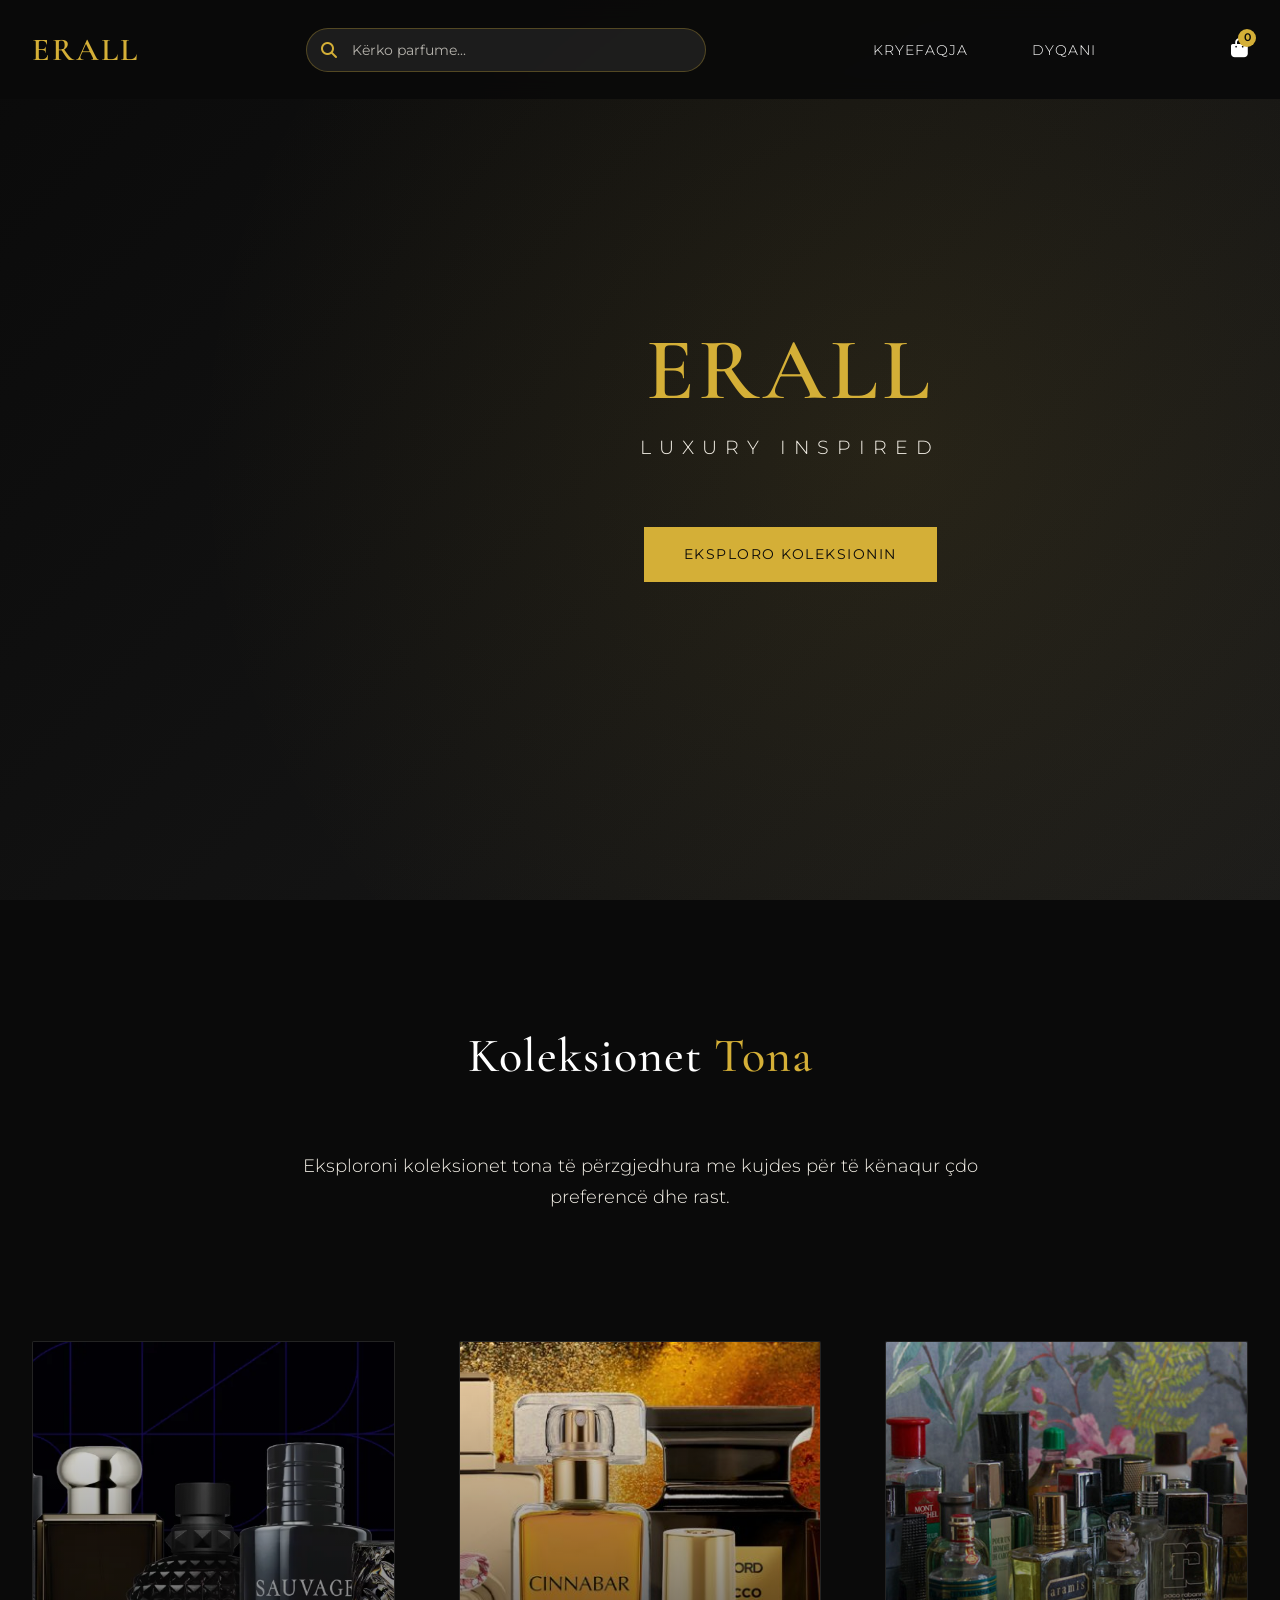
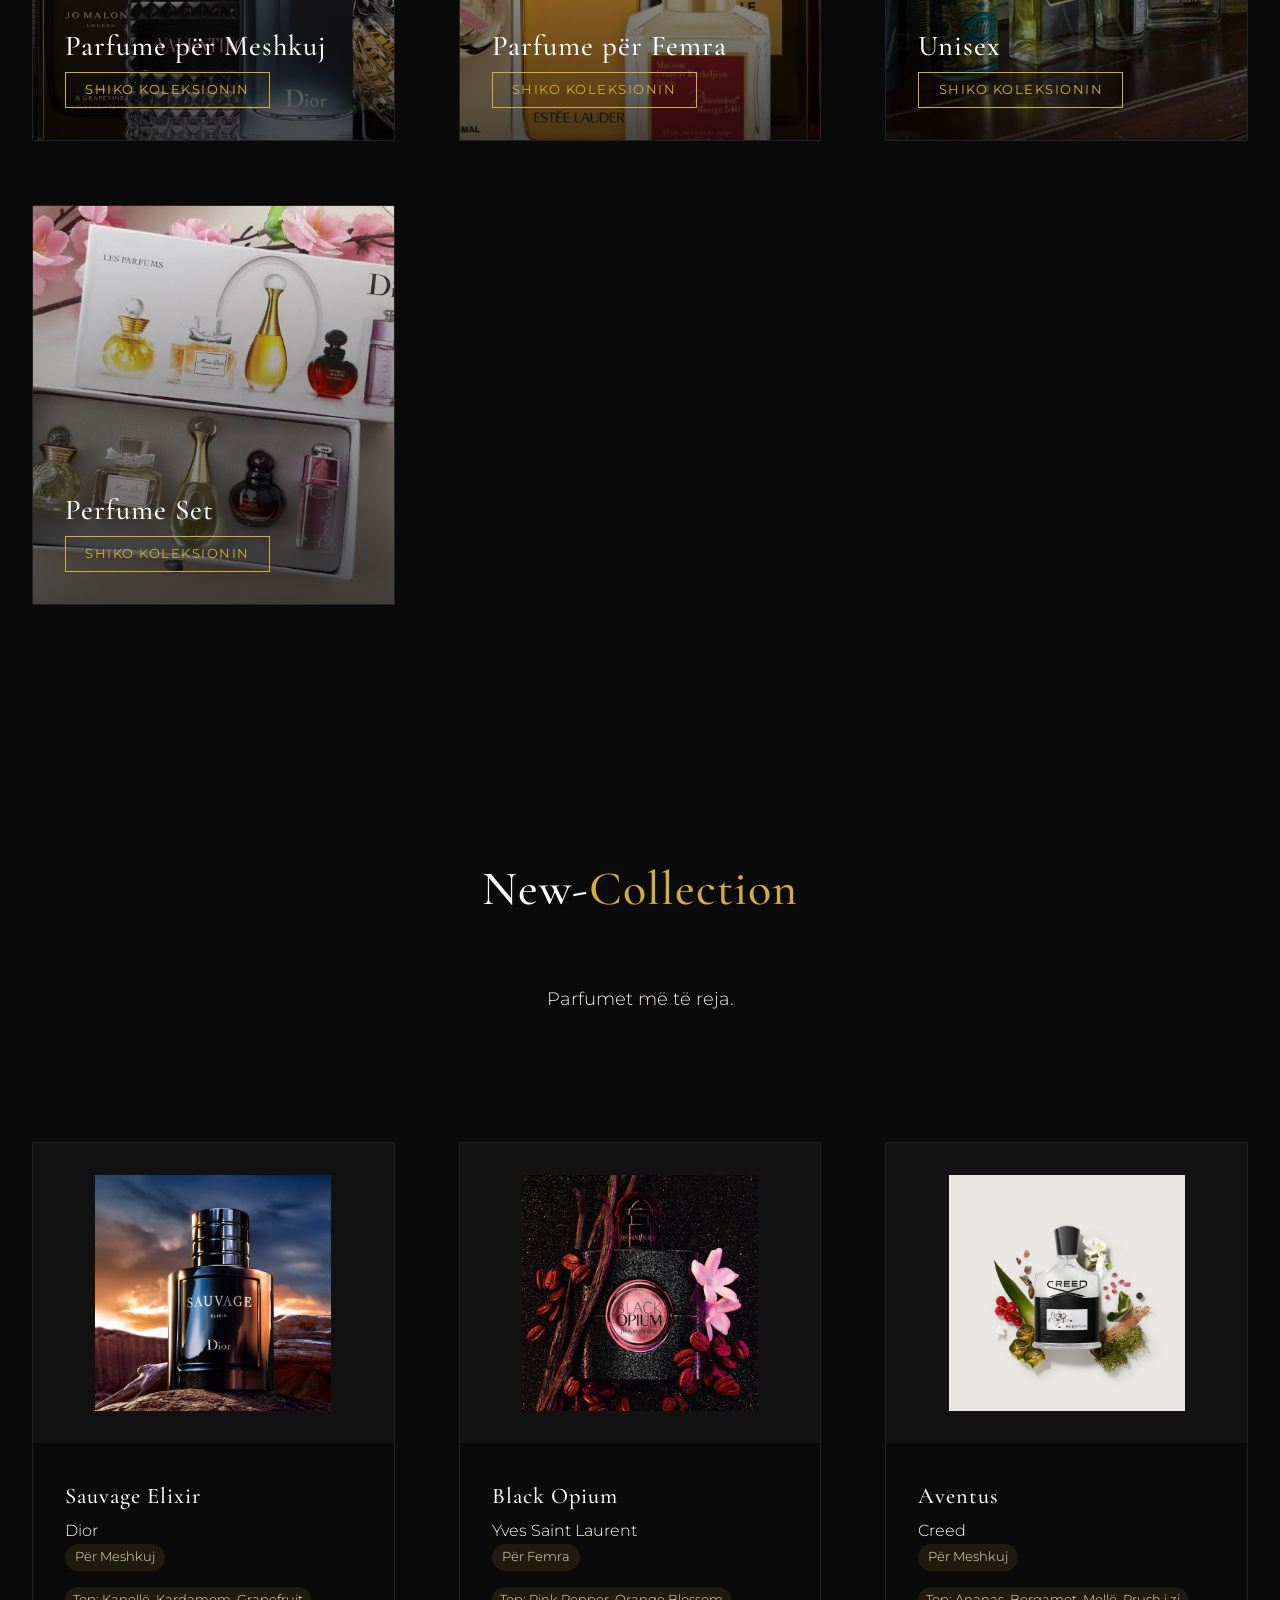
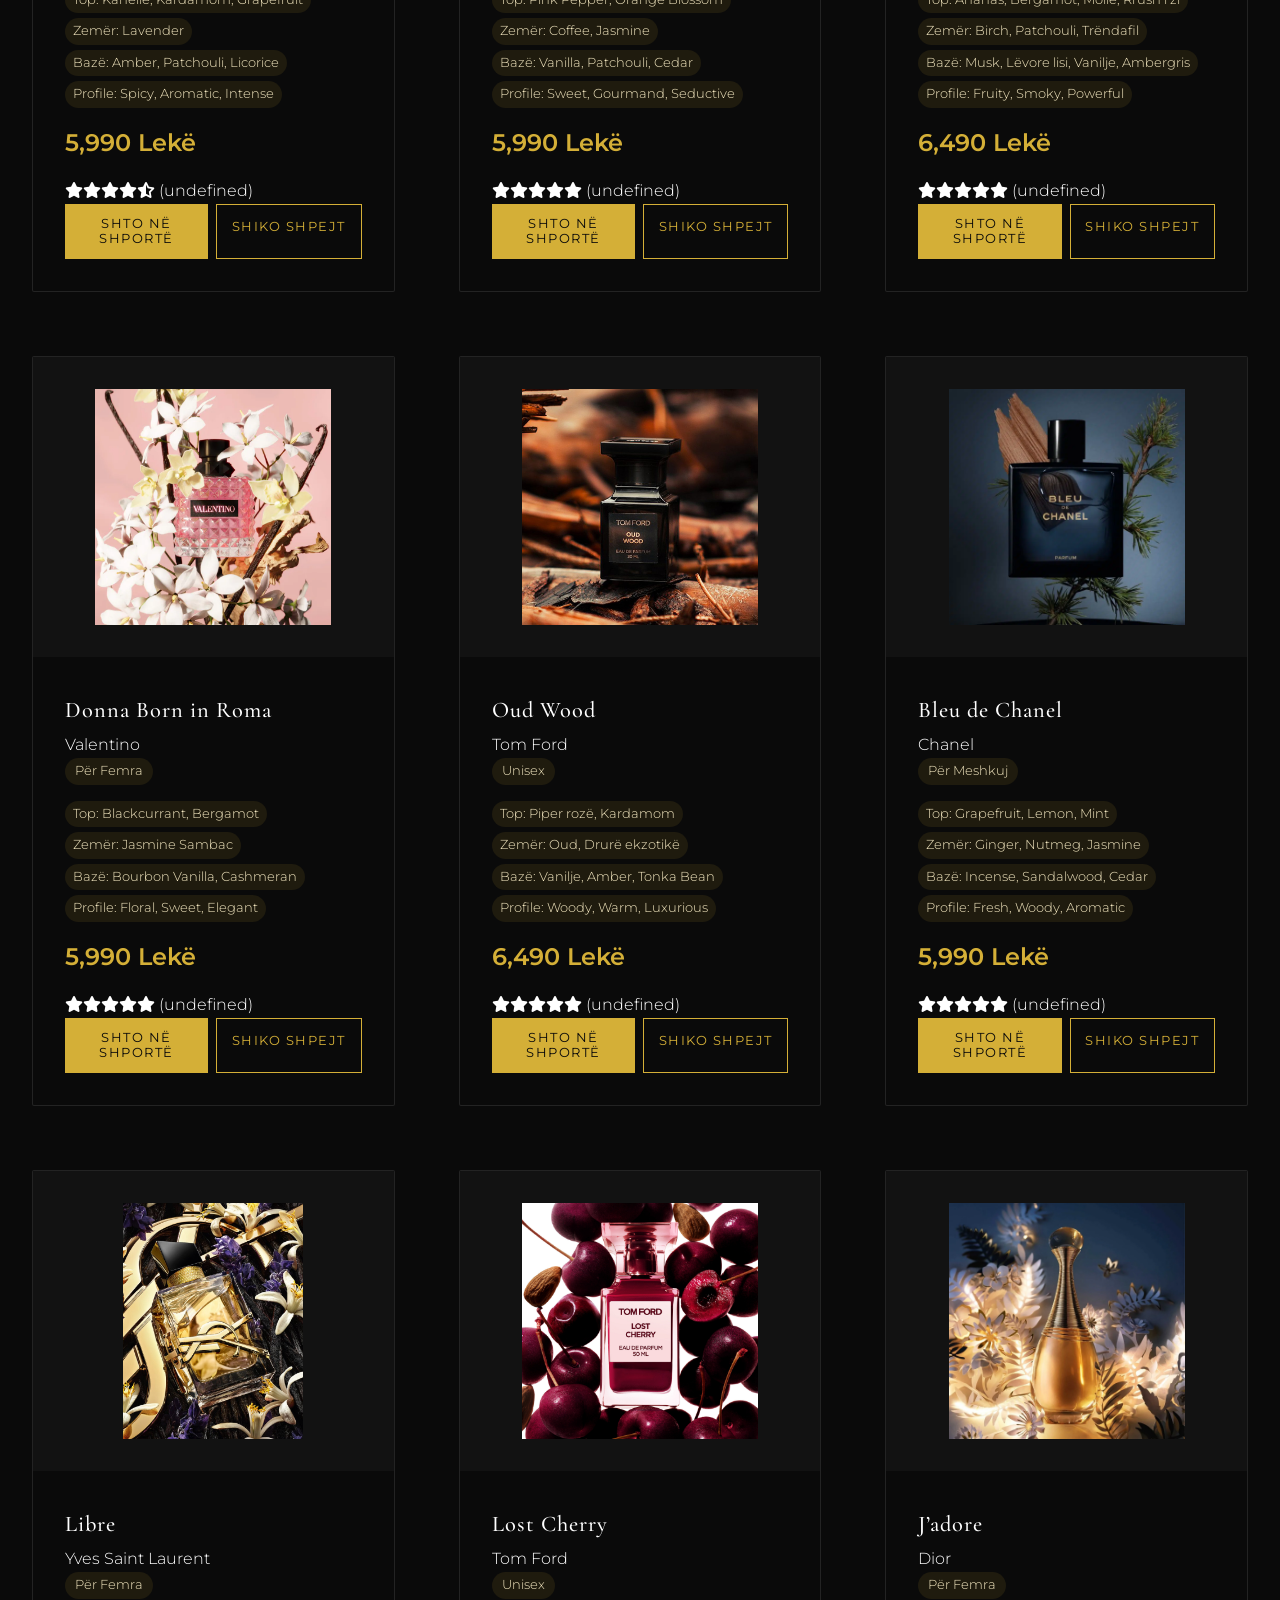
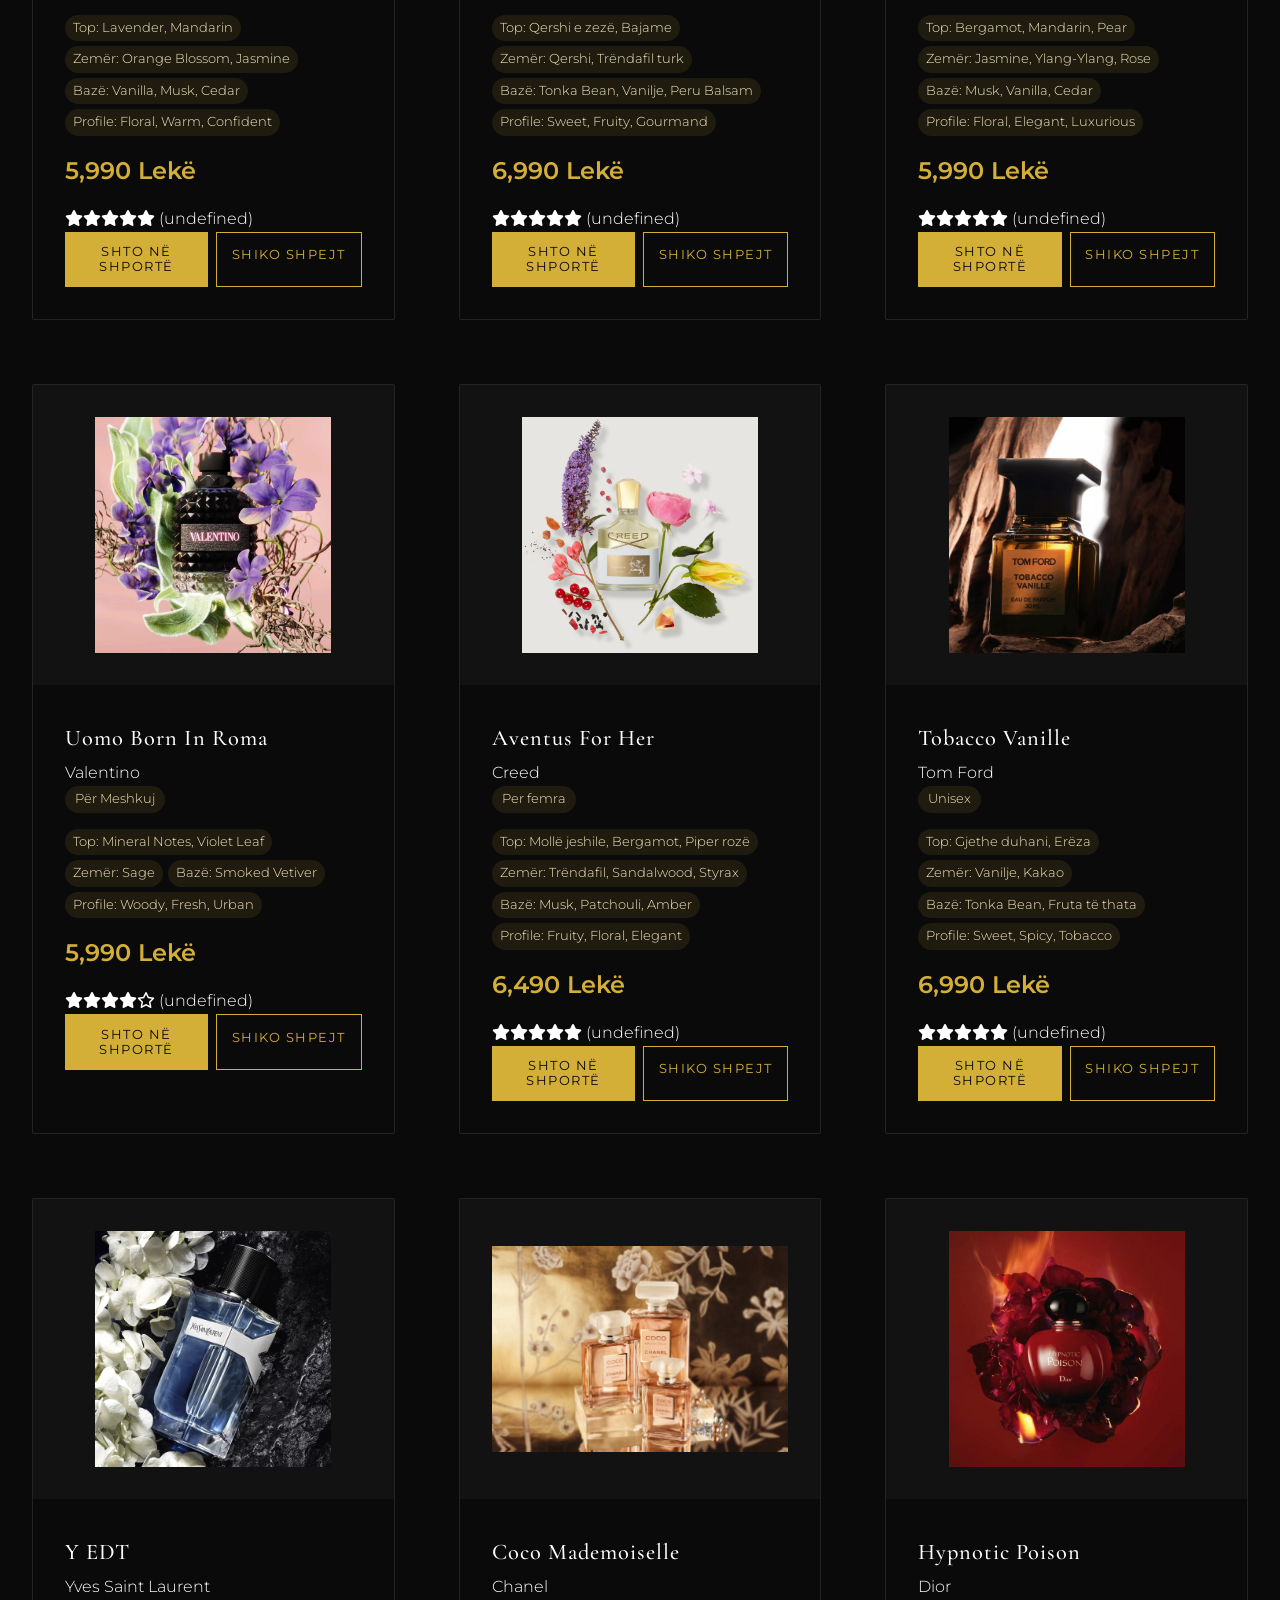
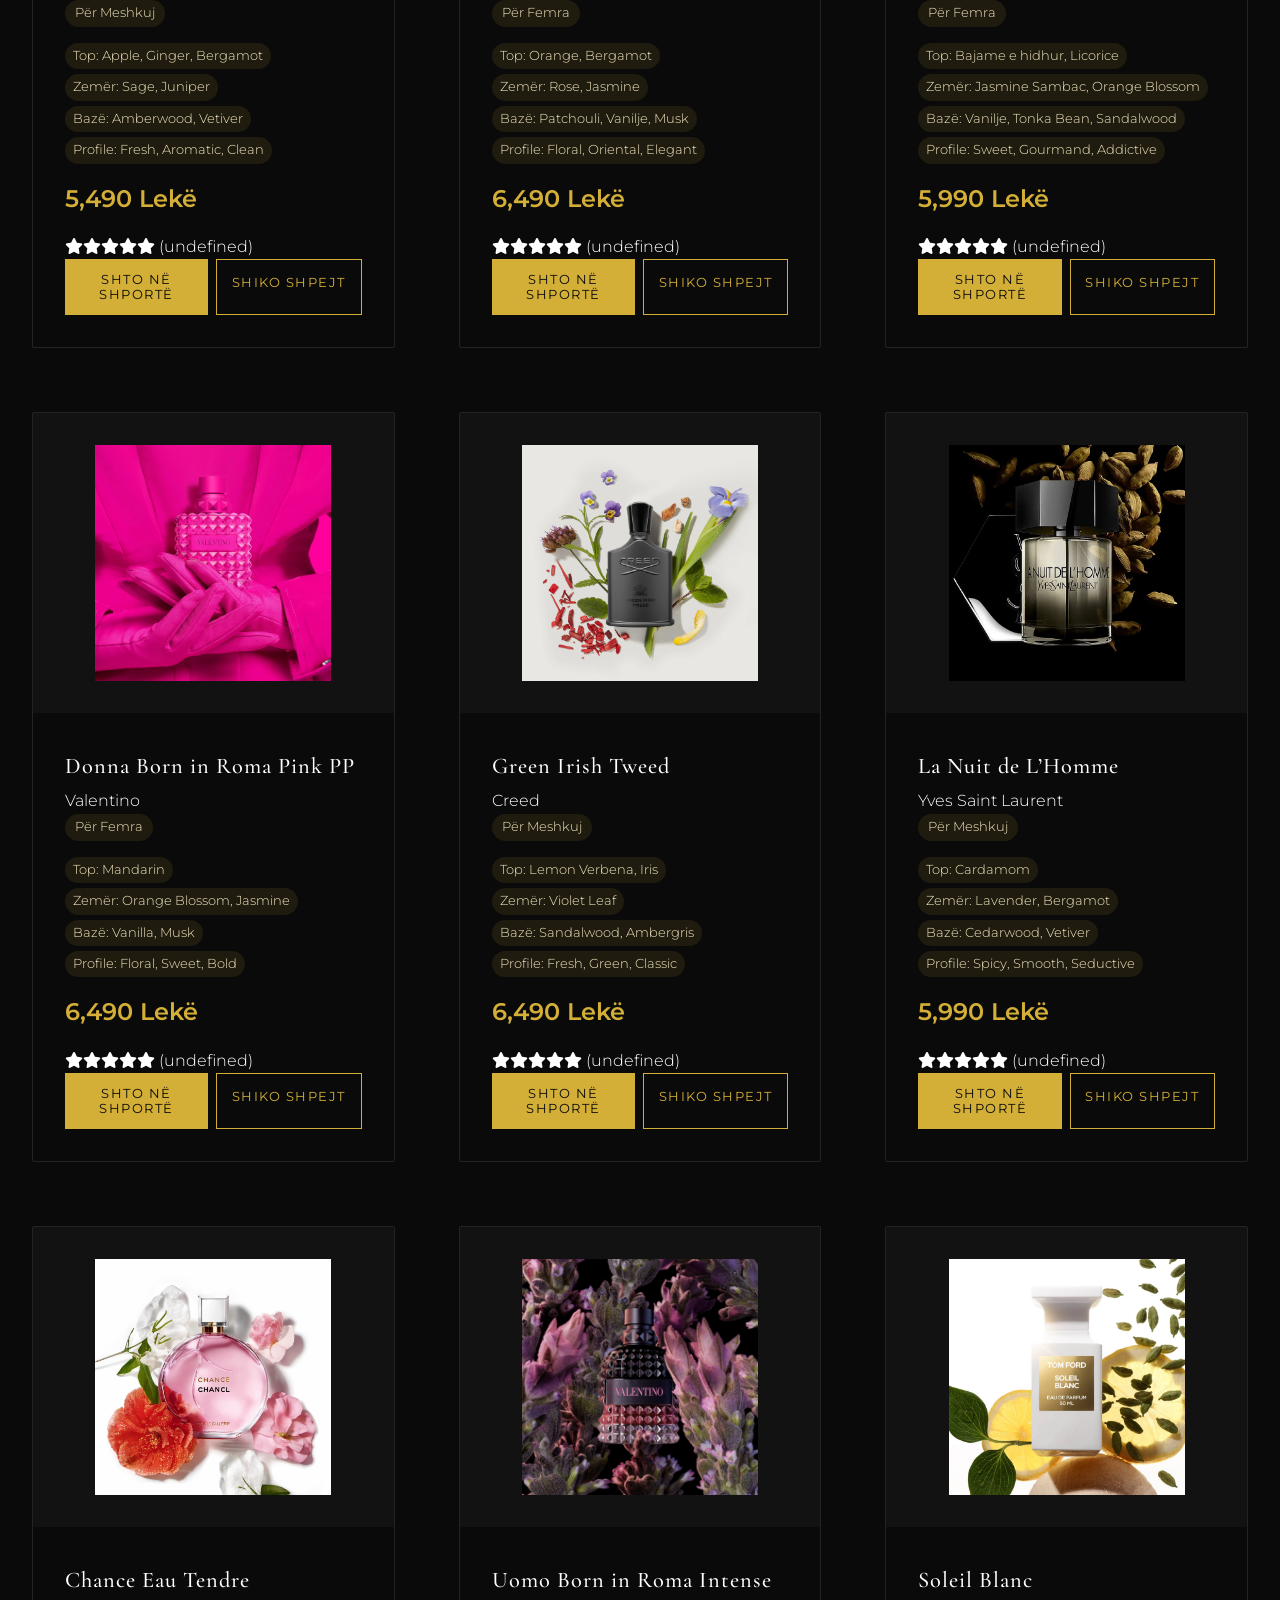
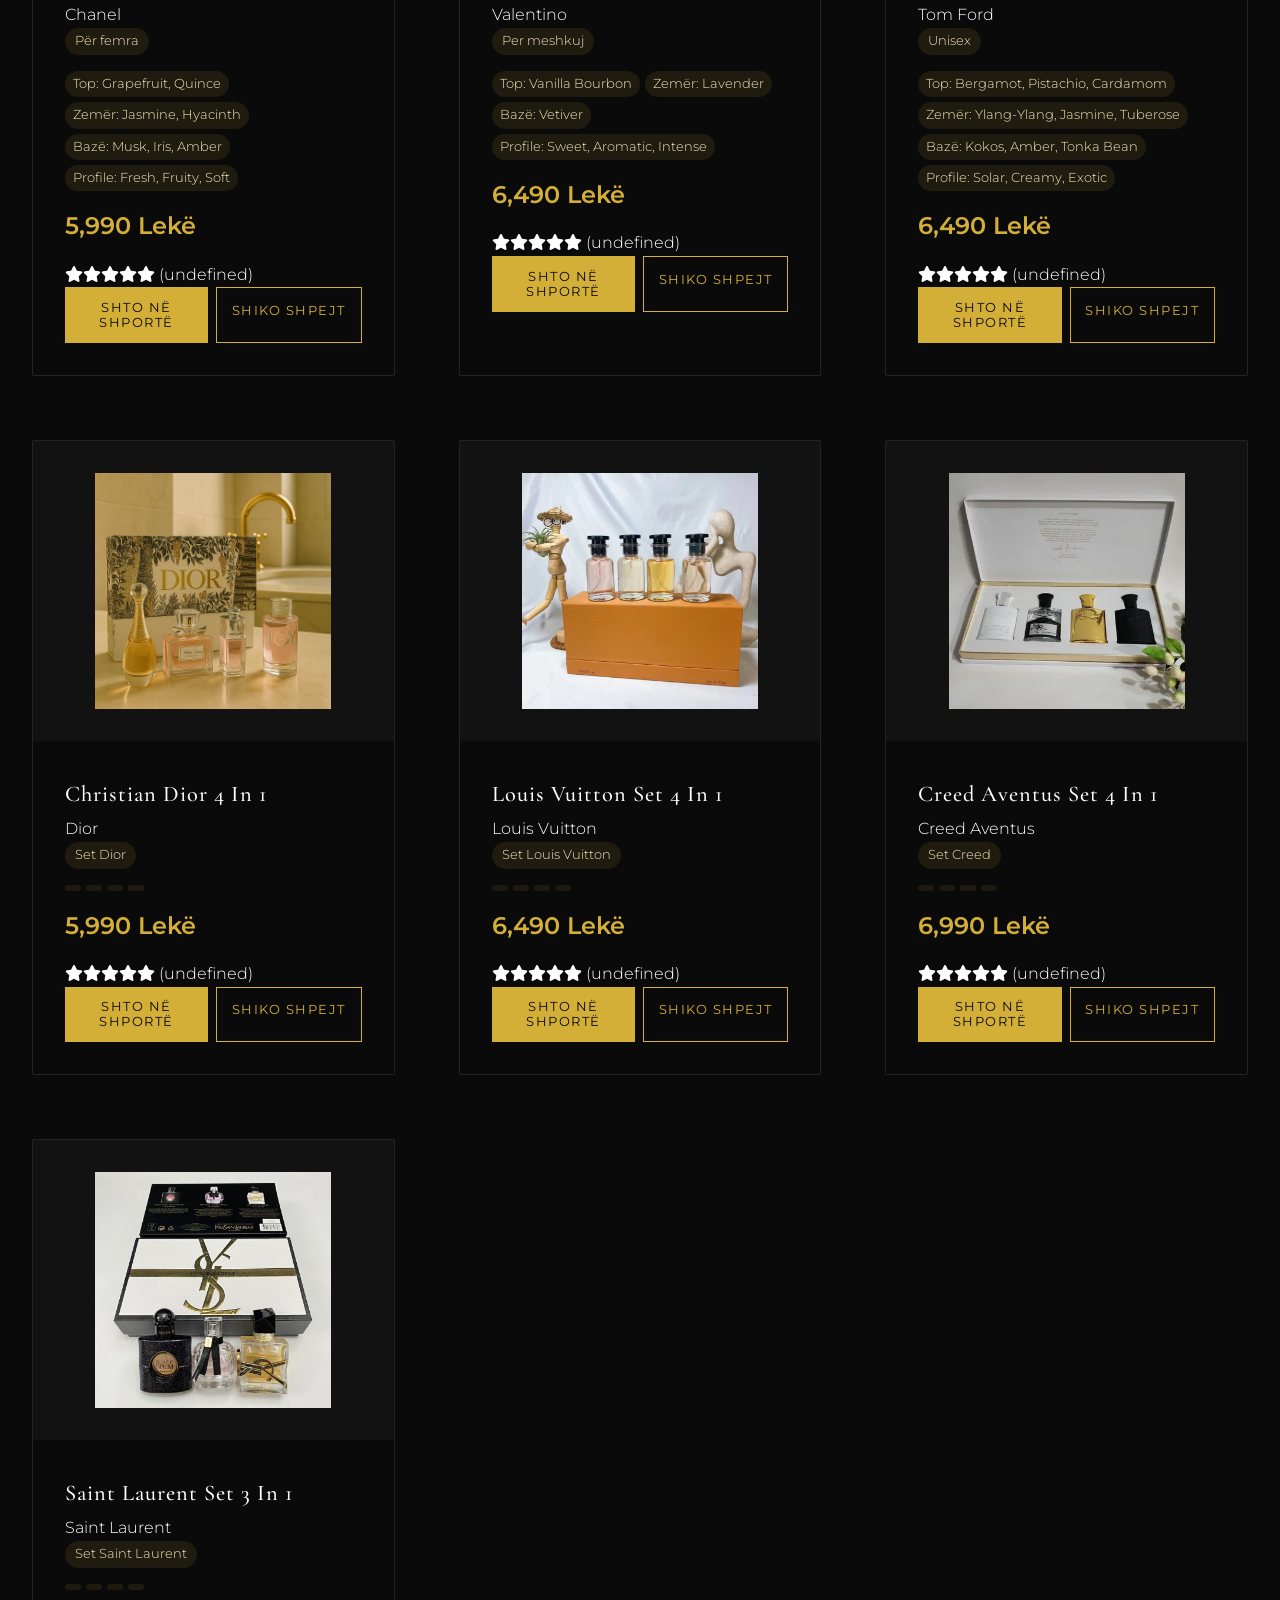
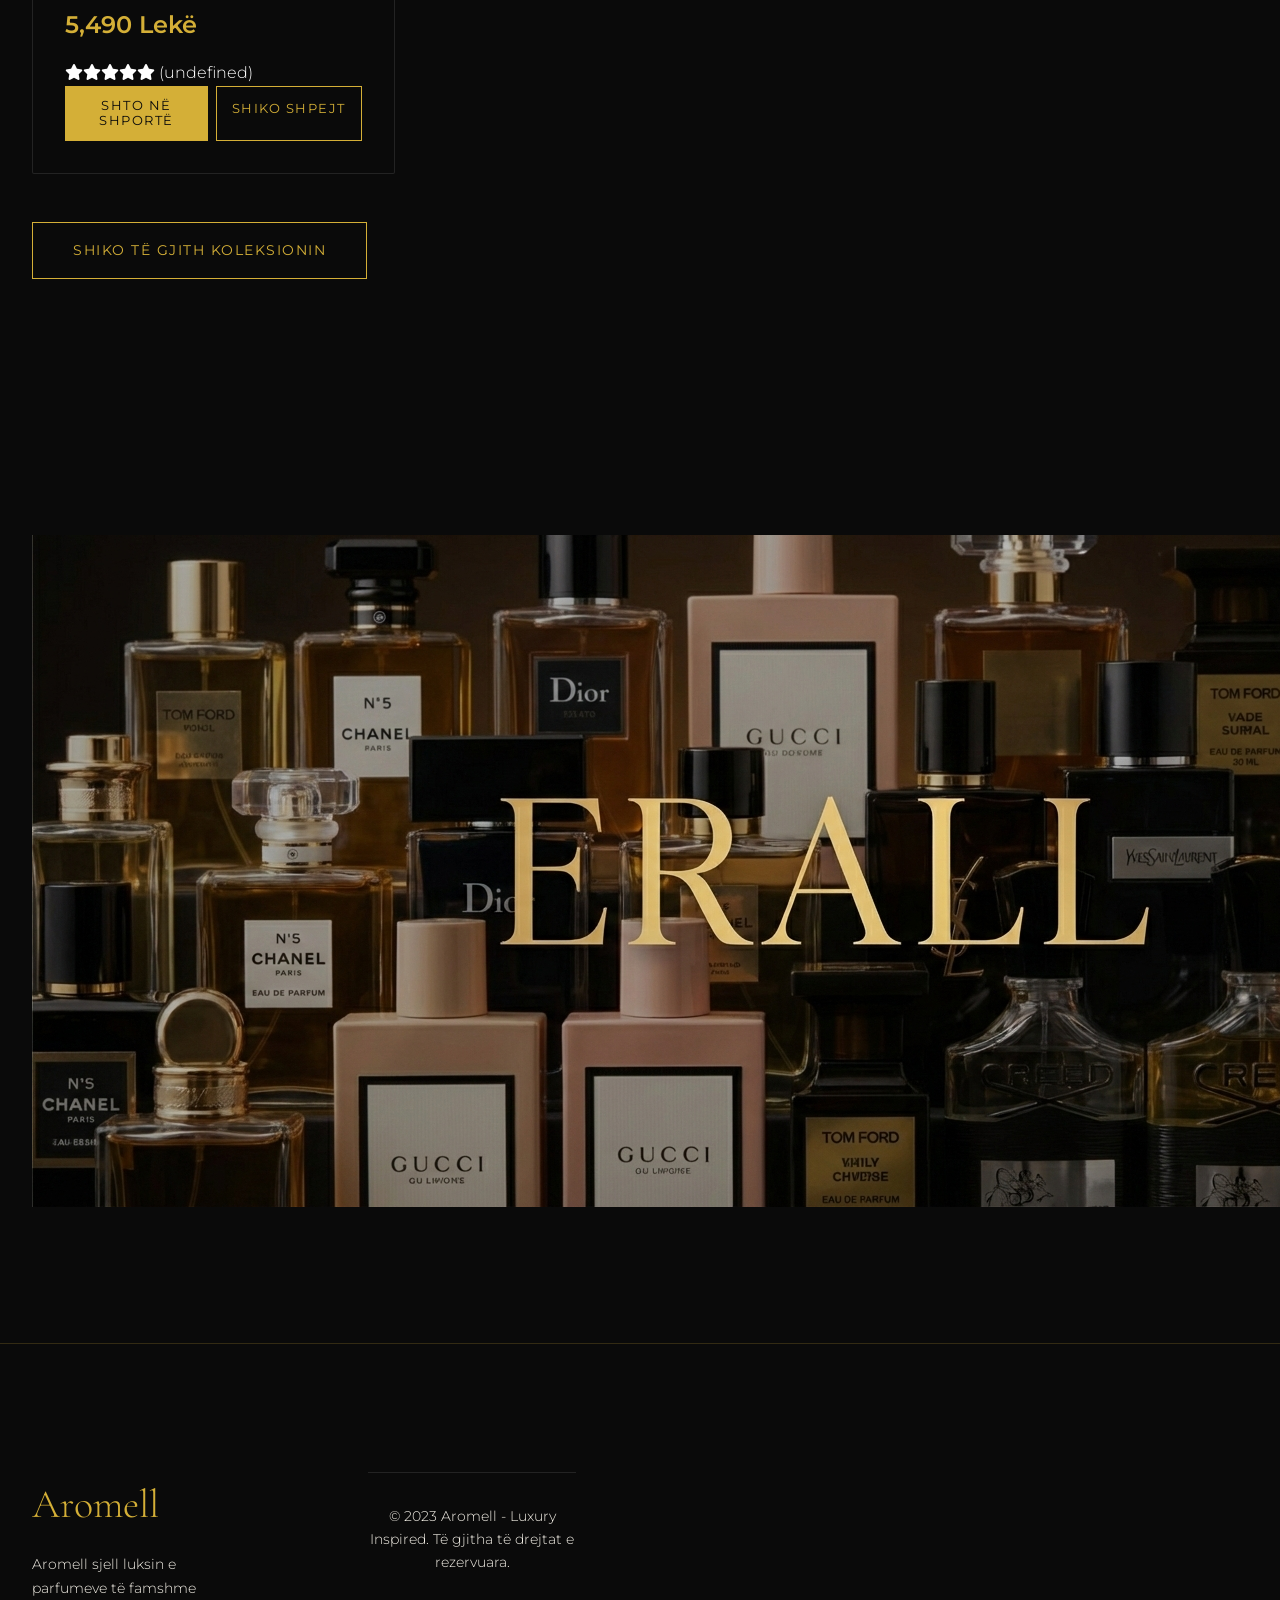
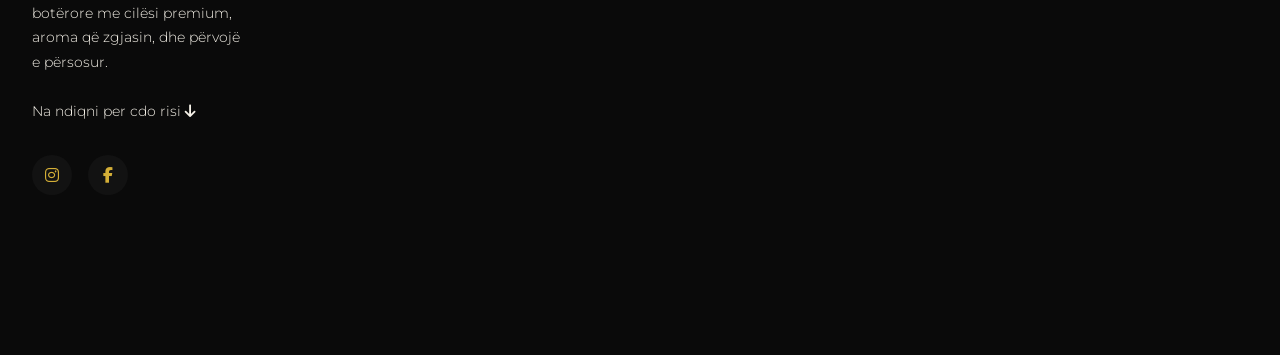
==== ERALL/index.html @ 46b5502b "Add video background to hero section" ====
<!DOCTYPE html>
<html lang="sq">
<head>
    <meta charset="UTF-8">
    <meta name="viewport" content="width=device-width, initial-scale=1.0">
    <title>ERALL - Inspired by Luxury </title>
    <link rel="icon" href="images/img.png">
    <link rel="stylesheet" href="css/style.css">
    <link rel="stylesheet" href="https://cdnjs.cloudflare.com/ajax/libs/font-awesome/6.4.0/css/all.min.css">
    <link href="https://fonts.googleapis.com/css2?family=Cormorant+Garamond:wght@300;400;500;600;700&family=Montserrat:wght@100;200;300;400;500&display=swap" rel="stylesheet">
    <meta name="description" content="ERALL - Parfume luksoze të cilësië premium. Përjetoni luksin me çmim të arsyeshëm.">
</head>
<body>
    <!-- Navbar i ngarkuar dinamisht -->
    <div id="navbar-container"></div>

    <!-- Hero Section with Video Background -->
    <section class="hero hero-video">
        <!-- Video Background -->
        <video class="hero-video-bg" autoplay loop muted playsinline>
            <source src="/images/video/vid3.mp4" type="video/mp4">
            <!-- Fallback image nëse video nuk ngarkohet -->
            <img src="images/img.png" alt="Background" class="hero-video-fallback">
        </video>
        
        <!-- Overlay për tekst -->
        <div class="hero-overlay"></div>
        
        <div class="hero-content">
            <h1 class="hero-logo">ERALL</h1>
            <p class="hero-subtitle">Luxury Inspired</p>
            
            <div class="hero-buttons">
                <a href="shop.html" class="btn btn-primary">Eksploro Koleksionin</a>
            </div>
        </div>
    </section>


    <!-- Collections Section -->
    <section class="section" id="collections">
        <div class="container">
            <h2 class="section-title">Koleksionet <span>Tona</span></h2>
            <p class="section-subtitle">Eksploroni koleksionet tona të përzgjedhura me kujdes për të kënaqur çdo preferencë dhe rast.</p>
            
            <div class="collections-grid">
                <div class="collection-card" onclick="window.location.href='shop.html?category=meshkuj'">
                    <img src="images/menswlp.webp" alt="Men's Fragrances" class="collection-image">
                    <div class="collection-content">
                        <h3 class="collection-title">Parfume për Meshkuj</h3>
                        <button class="btn btn-secondary btn-small">Shiko Koleksionin</button>
                    </div>
                </div>
                
                <div class="collection-card" onclick="window.location.href='shop.html?category=femra'">
                    <img src="images/womenwlp.jpg" alt="Women's Fragrances" class="collection-image">
                    <div class="collection-content">
                        <h3 class="collection-title">Parfume për Femra</h3>
                        <button class="btn btn-secondary btn-small">Shiko Koleksionin</button>
                    </div>
                </div>
                
                <div class="collection-card" onclick="window.location.href='shop.html?category=unisex'">
                    <img src="images/bsllwlp.jpg" alt="Unisex Fragrances" class="collection-image">
                    <div class="collection-content">
                        <h3 class="collection-title">Unisex</h3>
                        <button class="btn btn-secondary btn-small">Shiko Koleksionin</button>
                    </div>
                </div>

                <div class="collection-card" onclick="window.location.href='shop.html?category=set'">
                    <img src="images/set.jpg" alt="Perfume Set" class="collection-image">
                    <div class="collection-content">
                        <h3 class="collection-title">Perfume Set</h3>
                        <button class="btn btn-secondary btn-small">Shiko Koleksionin</button>
                    </div>
                </div>
                
            </div>
        </div>
    </section>

    <!-- Bestsellers Section -->
    <section class="section bestsellers" id="bestsellers">
        <div class="container">
            <h2 class="section-title">New-<span>Collection</span></h2>
            <p class="section-subtitle">Parfumet më të reja.</p>
            
            <div class="products-grid" id="bestsellers-container">
                <!-- Bestseller produktet do të ngarkohen me JavaScript -->
            </div>
            
            <div class="text-center" style="margin-top: 3rem;">
                <a href="shop.html?category=all" class="btn btn-secondary">Shiko Të Gjith Koleksionin</a>
            </div>
        </div>
    </section>

    <!-- About Brand Preview -->
    <section class="section about-preview">
        <div class="container">
            <div class="about-preview-content">
                <div class="about-preview-image">
                    <img src="images/img.png" alt="Perfume Making Process">
                </div>
            </div>
        </div>
    </section>

    <!-- Footer i ngarkuar dinamisht -->
    <div id="footer-container"></div>

    <!-- Cart Sidebar -->
    <div class="cart-overlay" id="cartOverlay">
        <div class="cart-header">
            <h3><i class="fas fa-shopping-bag"></i> Shporta Juaj</h3>
            <button class="cart-close" onclick="toggleCart()">
                <i class="fas fa-times"></i>
            </button>
        </div>
        
        <div class="cart-items" id="cartItems">
            <!-- Cart items will be loaded here by JavaScript -->
        </div>
        
        <div class="free-shipping-banner" id="freeShippingBanner" style="display: none;">
            <i class="fas fa-shipping-fast"></i>
            <span>Dërgesë FALAS për cdo porosi!</span>
        </div>
        
        <div class="cart-footer">
            <div class="cart-total">
                <span><strong>TOTALI:</strong></span>
                <span class="cart-total-amount" id="cartTotal">0 Lekë</span>
            </div>
            
            <div class="cart-actions">
                <button class="btn btn-primary" onclick="checkout()">
                    <i class="fas fa-lock"></i> Vazhdo me Pagesën
                </button>
                <button class="btn btn-secondary" onclick="toggleCart()">
                    <i class="fas fa-arrow-left"></i> Vazhdo Blerjen
                </button>
            </div>
            
            <div class="payment-methods">
                <small><i class="fas fa-credit-card"></i> Paguani në dorëzim të porosisë </small>
            </div>
        </div>
    </div>

    <style>
        .payment-methods {
            text-align: center;
            margin-top: 15px;
            padding-top: 15px;
            border-top: 1px solid rgba(255, 255, 255, 0.1);
            color: var(--color-beige);
            font-size: 0.8rem;
            opacity: 0.7;
        }
        
        .payment-methods i {
            color: var(--color-gold);
            margin-right: 5px;
        }
    </style>

    <script src="js/main.js"></script>
    <script src="js/products.js"></script>
    <script src="js/search.js"></script>
    <script src="js/cart.js"></script>
    <script>
        // Ngarko komponentët
        loadComponent('navbar-container', 'components/navbar.html');
        loadComponent('footer-container', 'components/footer.html');
        
        // Ngarko bestsellers në faqen kryesore
        document.addEventListener('DOMContentLoaded', function() {
            const bestsellers = getBestsellerProducts();
            displayProducts(bestsellers, 'bestsellers-container');
            updateCartCount();
        });
    </script>
</body>
</html>
---- ERALL/css/style.css ----
/* CSS i plotë i organizuar dhe i pastruar */

:root {
    --color-black: #0a0a0a;
    --color-dark: #121212;
    --color-white: #ffffff;
    --color-beige: #f5f1e8;
    --color-gold: #d4af37;
    --color-gold-light: #f4e8c1;
    --color-gold-dark: #a8861e;
    --color-accent: #8a4baf;
    --color-success: #2ecc71;
    --color-error: #e74c3c;
    --spacing-xs: 0.5rem;
    --spacing-sm: 1rem;
    --spacing-md: 2rem;
    --spacing-lg: 4rem;
    --spacing-xl: 8rem;
    --font-serif: 'Cormorant Garamond', serif;
    --font-sans: 'Montserrat', sans-serif;
    --transition: all 0.3s ease;
    --border-radius: 2px;
}

/* Reset & Base */
* {
    margin: 0;
    padding: 0;
    box-sizing: border-box;
}

html {
    scroll-behavior: smooth;
    overflow-x: hidden;
}

body {
    font-family: var(--font-sans);
    font-weight: 300;
    color: var(--color-white);
    background-color: var(--color-black);
    line-height: 1.6;
    overflow-x: hidden;
    min-height: 100vh;
    width: 100%;
}

/* Typography */
h1, h2, h3, h4, h5, h6 {
    font-family: var(--font-serif);
    font-weight: 500;
    letter-spacing: 1px;
    line-height: 1.2;
}

a {
    text-decoration: none;
    color: inherit;
}

/* Layout */
.container {
    width: 100%;
    max-width: 1400px;
    margin: 0 auto;
    padding: 0 var(--spacing-md);
}

.section {
    padding: var(--spacing-xl) 0;
}

.section-title {
    font-size: 3rem;
    text-align: center;
    margin-bottom: var(--spacing-lg);
    color: var(--color-white);
}

.section-title span {
    color: var(--color-gold);
}

.section-subtitle {
    text-align: center;
    max-width: 700px;
    margin: 0 auto var(--spacing-xl);
    color: var(--color-beige);
    font-size: 1.1rem;
    line-height: 1.8;
}

/* Buttons */
.btn {
    display: inline-block;
    padding: 1rem 2.5rem;
    font-family: var(--font-sans);
    font-weight: 400;
    font-size: 0.9rem;
    letter-spacing: 1.5px;
    text-transform: uppercase;
    border: none;
    cursor: pointer;
    transition: var(--transition);
    text-align: center;
}

.btn-primary {
    background-color: var(--color-gold);
    color: var(--color-black);
}

.btn-primary:hover {
    background-color: var(--color-gold-dark);
    transform: translateY(-2px);
    box-shadow: 0 10px 20px rgba(212, 175, 55, 0.2);
}

.btn-secondary {
    background-color: transparent;
    color: var(--color-gold);
    border: 1px solid var(--color-gold);
}

.btn-secondary:hover {
    background-color: rgba(212, 175, 55, 0.1);
    transform: translateY(-2px);
}

.btn-small {
    padding: 0.6rem 1.2rem;
    font-size: 0.8rem;
}

.btn-outline {
    background-color: transparent;
    color: var(--color-white);
    border: 1px solid var(--color-white);
    padding: 0.8rem 1.5rem;
    border-radius: var(--border-radius);
    cursor: pointer;
    transition: var(--transition);
    font-family: var(--font-sans);
    font-size: 0.9rem;
}

.btn-outline:hover {
    background-color: rgba(255, 255, 255, 0.1);
}

/* Navigation */
.navbar {
    position: fixed;
    top: 0;
    left: 0;
    width: 100%;
    padding: 1.5rem 0;
    z-index: 1000;
    background-color: rgba(10, 10, 10, 0.95);
    backdrop-filter: blur(10px);
    transition: var(--transition);
}

.navbar.scrolled {
    padding: 1rem 0;
    box-shadow: 0 5px 20px rgba(0, 0, 0, 0.1);
}

.nav-container {
    display: flex;
    justify-content: space-between;
    align-items: center;
}

.logo {
    font-family: var(--font-serif);
    font-size: 2rem;
    font-weight: 600;
    color: var(--color-gold);
    letter-spacing: 2px;
}

.nav-links {
    display: flex;
    list-style: none;
    gap: var(--spacing-lg);
}

.nav-links a {
    font-size: 0.9rem;
    letter-spacing: 1px;
    text-transform: uppercase;
    position: relative;
    padding-bottom: 5px;
}

.nav-links a::after {
    content: '';
    position: absolute;
    bottom: 0;
    left: 0;
    width: 0;
    height: 1px;
    background-color: var(--color-gold);
    transition: var(--transition);
}

.nav-links a:hover::after {
    width: 100%;
}

.nav-icons {
    display: flex;
    gap: var(--spacing-md);
}

.nav-icons i {
    font-size: 1.2rem;
    cursor: pointer;
    transition: var(--transition);
}

.nav-icons i:hover {
    color: var(--color-gold);
}

.cart-icon {
    position: relative;
    cursor: pointer;
}

.cart-count {
    position: absolute;
    top: -8px;
    right: -8px;
    background-color: var(--color-gold);
    color: var(--color-black);
    font-size: 0.7rem;
    width: 18px;
    height: 18px;
    border-radius: 50%;
    display: flex;
    justify-content: center;
    align-items: center;
    font-weight: 600;
}

.mobile-menu-btn {
    display: none;
    font-size: 1.5rem;
    cursor: pointer;
    background: none;
    border: none;
    color: var(--color-white);
}

/* Hero Section */
.hero {
    height: 100vh;
    background: linear-gradient(135deg, #0a0a0a 0%, #1a1a1a 100%);
    display: flex;
    align-items: center;
    position: relative;
    overflow: hidden;
}

.hero::before {
    content: '';
    position: absolute;
    top: 0;
    left: 0;
    width: 100%;
    height: 100%;
    background: radial-gradient(circle at 70% 50%, rgba(212, 175, 55, 0.1) 0%, rgba(10, 10, 10, 0) 70%);
}

.hero-content {
    position: relative;
    z-index: 2;
    text-align: center;
    max-width: 800px;
    margin: 0 auto;
}

.hero-logo {
    font-family: var(--font-serif);
    font-size: 5.5rem;
    font-weight: 600;
    color: var(--color-gold);
    margin-bottom: var(--spacing-xs);
    letter-spacing: 4px;
}

.hero-subtitle {
    font-family: var(--font-sans);
    font-size: 1.2rem;
    font-weight: 300;
    letter-spacing: 8px;
    text-transform: uppercase;
    margin-bottom: var(--spacing-md);
    color: var(--color-beige);
}

.hero-tagline {
    font-family: var(--font-serif);
    font-size: 2.5rem;
    margin-bottom: var(--spacing-lg);
    color: var(--color-white);
    line-height: 1.2;
}

.hero-buttons {
    display: flex;
    gap: var(--spacing-md);
    justify-content: center;
    margin-top: var(--spacing-lg);
}

.perfume-bottle {
    position: absolute;
    bottom: 0;
    right: 10%;
    height: 85%;
    z-index: 1;
    filter: drop-shadow(0 0 30px rgba(212, 175, 55, 0.3));
    animation: float 6s ease-in-out infinite;
}

@keyframes float {
    0%, 100% { transform: translateY(0); }
    50% { transform: translateY(-20px); }
}

/* Product Grids */
.products-grid,
.collections-grid {
    display: grid;
    grid-template-columns: repeat(auto-fill, minmax(280px, 1fr));
    gap: var(--spacing-lg);
    margin-top: var(--spacing-lg);
}

.product-card,
.collection-card {
    background-color: var(--color-black);
    border: 1px solid rgba(255, 255, 255, 0.1);
    border-radius: var(--border-radius);
    overflow: hidden;
    transition: var(--transition);
}

.product-card:hover,
.collection-card:hover {
    border-color: var(--color-gold);
    transform: translateY(-10px);
    box-shadow: 0 20px 40px rgba(0, 0, 0, 0.4);
}

.collection-card {
    position: relative;
    height: 400px;
}

.collection-card::before {
    content: '';
    position: absolute;
    top: 0;
    left: 0;
    width: 100%;
    height: 100%;
    background: linear-gradient(to bottom, rgba(0,0,0,0) 0%, rgba(0,0,0,0.7) 100%);
    z-index: 1;
}

.collection-image,
.product-image {
    width: 100%;
    height: 100%;
    object-fit: cover;
    transition: var(--transition);
}

.collection-card:hover .collection-image,
.product-card:hover .product-image {
    transform: scale(1.05);
}

.product-image {
    height: 300px;
    object-fit: contain;
    padding: var(--spacing-md);
    background-color: var(--color-dark);
}

.collection-content {
    position: absolute;
    bottom: var(--spacing-md);
    left: var(--spacing-md);
    z-index: 2;
    color: var(--color-white);
}

.collection-title {
    font-size: 1.8rem;
    margin-bottom: var(--spacing-xs);
}

.product-content {
    padding: var(--spacing-md);
}

.product-name {
    font-size: 1.4rem;
    margin-bottom: var(--spacing-xs);
    color: var(--color-white);
}

.product-category-badge {
    display: inline-block;
    background-color: rgba(212, 175, 55, 0.1);
    color: var(--color-gold-light);
    padding: 3px 10px;
    border-radius: 20px;
    font-size: 0.8rem;
    margin-bottom: var(--spacing-sm);
}

.product-notes {
    display: flex;
    flex-wrap: wrap;
    gap: 5px;
    margin-bottom: var(--spacing-sm);
}

.note {
    background-color: rgba(212, 175, 55, 0.1);
    color: var(--color-gold-light);
    padding: 3px 8px;
    border-radius: 20px;
    font-size: 0.8rem;
}

.product-price {
    font-size: 1.5rem;
    font-weight: 600;
    color: var(--color-gold);
    margin-bottom: var(--spacing-sm);
}

.product-actions {
    display: flex;
    gap: var(--spacing-xs);
}

.product-actions .btn {
    flex: 1;
    padding: 0.8rem;
    font-size: 0.8rem;
}

/* Shop Page */
.shop-page {
    padding: var(--spacing-xl) 0;
    min-height: 100vh;
}

.breadcrumbs {
    margin-bottom: var(--spacing-md);
    color: var(--color-beige);
    font-size: 0.9rem;
}

.breadcrumbs a {
    color: var(--color-gold);
    transition: var(--transition);
}

.breadcrumbs a:hover {
    text-decoration: underline;
}

.shop-header {
    display: flex;
    justify-content: space-between;
    align-items: center;
    margin-bottom: var(--spacing-lg);
}

.shop-stats {
    display: flex;
    align-items: center;
    gap: var(--spacing-md);
}

.shop-filter {
    display: flex;
    gap: var(--spacing-sm);
    margin-bottom: var(--spacing-lg);
    flex-wrap: wrap;
}

.filter-btn {
    background-color: var(--color-dark);
    color: var(--color-white);
    border: 1px solid rgba(212, 175, 55, 0.3);
    padding: 0.8rem 1.5rem;
    font-family: var(--font-sans);
    font-size: 0.9rem;
    border-radius: var(--border-radius);
    cursor: pointer;
    transition: var(--transition);
}

.filter-btn:hover,
.filter-btn.active {
    background-color: var(--color-gold);
    color: var(--color-black);
    border-color: var(--color-gold);
}

/* Search Bar */
.shop-search-section {
    background-color: rgba(212, 175, 55, 0.05);
    padding: 30px 0;
    margin-bottom: 40px;
    border-radius: 12px;
}

.search-container {
    position: relative;
    max-width: 800px;
    margin: 0 auto;
}

.search-input {
    width: 100%;
    padding: 18px 60px 18px 25px;
    border: 2px solid var(--color-gold);
    border-radius: 50px;
    background-color: var(--color-dark);
    color: var(--color-white);
    font-size: 1.1rem;
    font-family: var(--font-sans);
    transition: var(--transition);
}

.search-input:focus {
    outline: none;
    box-shadow: 0 0 0 3px rgba(212, 175, 55, 0.2);
}

.search-btn {
    position: absolute;
    right: 10px;
    top: 50%;
    transform: translateY(-50%);
    background-color: var(--color-gold);
    color: var(--color-black);
    border: none;
    width: 45px;
    height: 45px;
    border-radius: 50%;
    cursor: pointer;
    display: flex;
    align-items: center;
    justify-content: center;
    font-size: 1.2rem;
    transition: var(--transition);
}

.search-btn:hover {
    background-color: var(--color-white);
    transform: translateY(-50%) scale(1.05);
}

.search-results {
    display: none;
    margin-top: 30px;
    background-color: var(--color-dark);
    border-radius: 12px;
    border: 1px solid rgba(212, 175, 55, 0.2);
    overflow: hidden;
}

.search-results-header {
    display: flex;
    justify-content: space-between;
    align-items: center;
    padding: 20px 25px;
    background-color: rgba(212, 175, 55, 0.1);
    border-bottom: 1px solid rgba(212, 175, 55, 0.2);
}

.search-results-header h3 {
    color: var(--color-white);
    font-size: 1.3rem;
    margin: 0;
}

.btn-clear-search {
    background-color: transparent;
    border: 1px solid var(--color-beige);
    color: var(--color-beige);
    padding: 8px 15px;
    border-radius: 25px;
    cursor: pointer;
    font-size: 0.9rem;
    transition: var(--transition);
}

.btn-clear-search:hover {
    background-color: rgba(255, 255, 255, 0.1);
    color: var(--color-white);
}

.search-results-grid {
    display: grid;
    grid-template-columns: repeat(auto-fill, minmax(300px, 1fr));
    gap: 25px;
    padding: 25px;
}

.no-results-found {
    text-align: center;
    padding: 60px 20px;
}

.no-results-found i {
    font-size: 4rem;
    color: var(--color-beige);
    margin-bottom: 20px;
    opacity: 0.5;
}

.no-results-found h3 {
    color: var(--color-white);
    margin-bottom: 15px;
    font-size: 1.5rem;
}

.no-results-found p {
    color: var(--color-beige);
    margin-bottom: 25px;
    font-size: 1rem;
    opacity: 0.8;
}

/* Cart Sidebar */
.cart-overlay {
    position: fixed;
    top: 0;
    right: -100%;
    width: 400px;
    height: 100%;
    background-color: var(--color-dark);
    z-index: 2000;
    box-shadow: -5px 0 20px rgba(0, 0, 0, 0.5);
    transition: right 0.5s ease;
    display: flex;
    flex-direction: column;
    overflow: hidden;
}

.cart-overlay.active {
    right: 0;
}

.cart-header {
    padding: var(--spacing-md);
    border-bottom: 1px solid rgba(212, 175, 55, 0.2);
    display: flex;
    justify-content: space-between;
    align-items: center;
}

.cart-header h3 {
    font-size: 1.5rem;
    color: var(--color-gold);
}

.cart-close {
    background: none;
    border: none;
    color: var(--color-white);
    font-size: 1.5rem;
    cursor: pointer;
    transition: var(--transition);
}

.cart-close:hover {
    color: var(--color-gold);
}

.cart-items {
    flex: 1;
    padding: var(--spacing-md);
    overflow-y: scroll;
}

.cart-item {
    /*display: grid;*/
    grid-template-columns: 80px 1fr auto auto;
    gap: 15px;
    align-items: center;
    padding: 15px;
    border-bottom: 1px solid rgba(255, 255, 255, 0.1);
    background-color: rgba(255, 255, 255, 0.03);
    border-radius: 8px;
    margin-bottom: 10px;
}

.cart-item-image {
    width: 80px;
    height: 80px;
    object-fit: contain;
    border-radius: 8px;
    background-color: var(--color-black);
    padding: 5px;
}

.cart-item-details {
    flex: 1;
}

.cart-item-name {
    font-weight: 600;
    color: var(--color-white);
    margin-bottom: 5px;
    font-size: 1rem;
}

.cart-item-price {
    color: var(--color-beige);
    font-size: 0.9rem;
}

.cart-item-quantity {
    display: flex;
    align-items: center;
    gap: 10px;
    background-color: rgba(212, 175, 55, 0.1);
    padding: 8px 12px;
    border-radius: 25px;
    border: 1px solid rgba(212, 175, 55, 0.3);
}

.quantity-btn {
    width: 28px;
    height: 28px;
    border-radius: 50%;
    border: 1px solid var(--color-gold);
    background-color: transparent;
    color: var(--color-gold);
    cursor: pointer;
    display: flex;
    align-items: center;
    justify-content: center;
    font-size: 12px;
    transition: var(--transition);
}

.quantity-btn:hover {
    background-color: var(--color-gold);
    color: var(--color-black);
}

.quantity-display {
    font-weight: bold;
    color: var(--color-white);
    min-width: 30px;
    text-align: center;
    font-size: 1rem;
}

.cart-item-total {
    font-weight: bold;
    color: transparent; /*var(--color-gold)*/
    font-size: 1.1rem;
    min-width: 100px;
    text-align: right;
}

.cart-item-remove {
    background-color: rgba(255, 107, 107, 0.1);
    border: 1px solid rgba(255, 107, 107, 0.3);
    color: #ff6b6b;
    width: 40px;
    height: 40px;
    border-radius: 50%;
    cursor: pointer;
    display: flex;
    align-items: center;
    justify-content: center;
    transition: var(--transition);
}

.cart-item-remove:hover {
    background-color: #ff6b6b;
    color: white;
}

.cart-footer {
    padding: var(--spacing-md);
    border-top: 1px solid rgba(212, 175, 55, 0.2);
}

.cart-total {
    display: flex;
    justify-content: space-between;
    margin-bottom: var(--spacing-md);
    font-size: 1.2rem;
}

.cart-total-amount {
    color: var(--color-gold);
    font-weight: 600;
}

/* Cart Summary */
.cart-summary {
    padding: 20px;
    background-color: rgba(255, 255, 255, 0.03);
    border-bottom: 1px solid rgba(212, 175, 55, 0.2);
    margin-bottom: 20px;
}

.summary-item {
    display: flex;
    justify-content: space-between;
    margin-bottom: 12px;
    color: var(--color-beige);
}

.summary-item.total {
    margin-top: 15px;
    padding-top: 15px;
    border-top: 1px solid rgba(212, 175, 55, 0.3);
    font-size: 1.1rem;
    color: var(--color-white);
}

.summary-item.total span:last-child {
    color: var(--color-gold);
    font-size: 1.2rem;
}

.cart-items-list {
    padding: 0 20px;
    max-height: 400px;
    /*overflow-y: scroll;---------------------------------------------------------------------------------------------------*/
}

.cart-items-list::-webkit-scrollbar {
    width: 6px;
}

.cart-items-list::-webkit-scrollbar-track {
    background: rgba(255, 255, 255, 0.05);
    border-radius: 3px;
}

.cart-items-list::-webkit-scrollbar-thumb {
    background: var(--color-gold);
    border-radius: 3px;
}

.cart-items-list::-webkit-scrollbar-thumb:hover {
    background: var(--color-gold-dark);
}

/* Empty Cart */
.empty-cart-message {
    text-align: center;
    padding: 40px 20px;
    color: var(--color-beige);
}

.empty-cart-message i {
    font-size: 3.5rem;
    color: var(--color-gold);
    margin-bottom: 20px;
    opacity: 0.5;
}

.empty-cart-message h4 {
    font-size: 1.3rem;
    margin-bottom: 10px;
    color: var(--color-white);
}

.empty-cart-message p {
    opacity: 0.7;
    margin-bottom: 20px;
}

/* Free Shipping Banner */
.free-shipping-banner {
    background: linear-gradient(135deg, rgba(212, 175, 55, 0.15) 0%, rgba(212, 175, 55, 0.05) 100%);
    border: 1px solid rgba(212, 175, 55, 0.3);
    border-radius: 8px;
    padding: 12px 15px;
    margin: 15px 20px;
    text-align: center;
    color: var(--color-gold);
    font-size: 0.9rem;
    display: flex;
    align-items: center;
    justify-content: center;
    gap: 10px;
}

.free-shipping-banner i {
    font-size: 1.1rem;
}
/*--------------------------------------------------------------*/
/* Product Page */
.product-page {
    padding: var(--spacing-xl) 0;
}

.product-detail {
    display: grid;
    grid-template-columns: 1fr 1fr;
    gap: var(--spacing-xl);
    margin-bottom: var(--spacing-xl);
}

.product-gallery {
    display: flex;
    flex-direction: column;
    gap: var(--spacing-md);
}

.main-image {
    width: 100%;
    height: 500px;
    background-color: var(--color-dark);
    border-radius: var(--border-radius);
    display: flex;
    align-items: center;
    justify-content: center;
    overflow: hidden;
}

.main-image img {
    max-width: 100%;
    max-height: 100%;
    object-fit: contain;
}

.thumbnail-images {
    display: flex;
    gap: var(--spacing-sm);
    overflow-x: auto;
    padding: 10px 0;
}

.thumbnail {
    width: 80px;
    height: 80px;
    background-color: var(--color-dark);
    border-radius: var(--border-radius);
    cursor: pointer;
    border: 2px solid transparent;
    transition: var(--transition);
}

.thumbnail:hover, .thumbnail.active {
    border-color: var(--color-gold);
}

.thumbnail img {
    width: 100%;
    height: 100%;
    object-fit: contain;
    padding: 5px;
}

.product-info h1 {
    font-size: 3rem;
    margin-bottom: var(--spacing-sm);
    color: var(--color-white);
}

.product-notes-detailed {
    margin: var(--spacing-md) 0;
}

.product-notes-detailed h3 {
    font-size: 1.2rem;
    margin-bottom: var(--spacing-sm);
    color: var(--color-gold);
}

.notes-grid {
    display: flex;
    flex-wrap: wrap;
    gap: var(--spacing-sm);
}

.product-specs {
    margin: var(--spacing-md) 0;
    padding: var(--spacing-md);
    background-color: rgba(255, 255, 255, 0.05);
    border-radius: var(--border-radius);
}

.spec-item {
    margin-bottom: var(--spacing-sm);
}

.spec-item h4 {
    font-size: 1rem;
    margin-bottom: 5px;
    color: var(--color-beige);
}

.spec-bar {
    height: 6px;
    background-color: rgba(255, 255, 255, 0.1);
    border-radius: 3px;
    margin-bottom: 5px;
    overflow: hidden;
}

.spec-fill {
    height: 100%;
    background-color: var(--color-gold);
    border-radius: 3px;
}

.size-options {
    margin: var(--spacing-md) 0;
}

.size-options h3 {
    font-size: 1.2rem;
    margin-bottom: var(--spacing-sm);
    color: var(--color-gold);
}

.sizes {
    display: flex;
    gap: var(--spacing-sm);
}

.size-btn {
    padding: 0.8rem 1.5rem;
    background-color: var(--color-dark);
    color: var(--color-white);
    border: 1px solid rgba(212, 175, 55, 0.3);
    border-radius: var(--border-radius);
    cursor: pointer;
    transition: var(--transition);
}

.size-btn:hover, .size-btn.active {
    background-color: var(--color-gold);
    color: var(--color-black);
    border-color: var(--color-gold);
}

.add-to-cart-section {
    display: flex;
    gap: var(--spacing-sm);
    margin: var(--spacing-lg) 0;
}

.quantity-selector {
    display: flex;
    align-items: center;
    background-color: var(--color-dark);
    border: 1px solid rgba(212, 175, 55, 0.3);
    border-radius: var(--border-radius);
    padding: 0 0.5rem;
}

.qty-btn {
    background: none;
    border: none;
    color: var(--color-gold);
    font-size: 1.2rem;
    cursor: pointer;
    padding: 0.5rem;
}

.quantity-selector span {
    padding: 0 1rem;
    font-size: 1.1rem;
}

.share-section {
    margin: var(--spacing-md) 0;
}

.share-section h4 {
    font-size: 1.1rem;
    margin-bottom: var(--spacing-sm);
    color: var(--color-gold);
}

.share-buttons {
    display: flex;
    gap: var(--spacing-sm);
}

.share-btn {
    width: 40px;
    height: 40px;
    border-radius: 50%;
    background-color: var(--color-dark);
    color: var(--color-white);
    border: 1px solid rgba(212, 175, 55, 0.3);
    display: flex;
    align-items: center;
    justify-content: center;
    cursor: pointer;
    transition: var(--transition);
}

.share-btn:hover {
    background-color: var(--color-gold);
    color: var(--color-black);
    border-color: var(--color-gold);
}

.product-description {
    margin: var(--spacing-lg) 0;
    padding: var(--spacing-md);
    background-color: rgba(255, 255, 255, 0.05);
    border-radius: var(--border-radius);
}

.product-description h3 {
    font-size: 1.5rem;
    margin-bottom: var(--spacing-md);
    color: var(--color-gold);
}

.description-features {
    display: grid;
    grid-template-columns: repeat(2, 1fr);
    gap: var(--spacing-sm);
    margin-top: var(--spacing-md);
}

.desc-feature {
    display: flex;
    align-items: center;
    gap: 10px;
}

.desc-feature i {
    color: var(--color-gold);
}

/* Customer Reviews */
.customer-reviews {
    margin: var(--spacing-xl) 0;
}

.reviews-summary {
    display: grid;
    grid-template-columns: 1fr 2fr;
    gap: var(--spacing-xl);
    margin-bottom: var(--spacing-lg);
    padding: var(--spacing-md);
    background-color: rgba(255, 255, 255, 0.05);
    border-radius: var(--border-radius);
}

.overall-rating {
    text-align: center;
}

.rating-number {
    font-size: 3rem;
    font-weight: 600;
    color: var(--color-gold);
    margin-bottom: 0.5rem;
}

.rating-count {
    color: var(--color-beige);
    font-size: 0.9rem;
}

.rating-bars {
    display: flex;
    flex-direction: column;
    gap: 10px;
}

.rating-bar {
    display: flex;
    align-items: center;
    gap: 10px;
}

.bar-label {
    width: 60px;
    color: var(--color-beige);
}

.bar-container {
    flex: 1;
    height: 8px;
    background-color: rgba(255, 255, 255, 0.1);
    border-radius: 4px;
    overflow: hidden;
}

.bar-fill {
    height: 100%;
    background-color: var(--color-gold);
}

.bar-count {
    width: 40px;
    text-align: right;
    color: var(--color-beige);
    font-size: 0.9rem;
}

.reviews-list {
    display: flex;
    flex-direction: column;
    gap: var(--spacing-md);
}

.review-item {
    padding: var(--spacing-md);
    background-color: rgba(255, 255, 255, 0.05);
    border-radius: var(--border-radius);
    border: 1px solid rgba(212, 175, 55, 0.1);
}

.review-header {
    display: flex;
    justify-content: space-between;
    align-items: center;
    margin-bottom: var(--spacing-sm);
}

.reviewer-info {
    display: flex;
    align-items: center;
    gap: var(--spacing-sm);
}

.reviewer-avatar {
    width: 50px;
    height: 50px;
    border-radius: 50%;
    object-fit: cover;
    border: 2px solid var(--color-gold);
}

.reviewer-name {
    font-weight: 600;
}

.review-date {
    color: var(--color-beige);
    font-size: 0.9rem;
}

.review-content {
    color: var(--color-beige);
    line-height: 1.7;
}

/* Related Products */
.related-products {
    margin: var(--spacing-xl) 0;
}

/* Product FAQ */
.product-faq {
    margin: var(--spacing-xl) 0;
}

.faq-container {
    margin-top: var(--spacing-lg);
}

.faq-item {
    margin-bottom: var(--spacing-sm);
    border-bottom: 1px solid rgba(255, 255, 255, 0.1);
}

.faq-question {
    padding: var(--spacing-md) 0;
    font-size: 1.2rem;
    cursor: pointer;
    display: flex;
    justify-content: space-between;
    align-items: center;
    transition: var(--transition);
}

.faq-question:hover {
    color: var(--color-gold);
}

.faq-answer {
    max-height: 0;
    overflow: hidden;
    transition: max-height 0.3s ease;
    padding: 0 var(--spacing-md);
    color: var(--color-beige);
    line-height: 1.7;
}

.faq-answer.open {
    max-height: 300px;
    padding-bottom: var(--spacing-md);
}



/* Order Confirmation Modal - FIXED VERSION */
.order-confirmation-modal {
    position: fixed;
    top: 0;
    left: 0;
    width: 100%;
    height: 100%;
    background-color: rgba(0, 0, 0, 0.95);
    z-index: 3000;
    display: none;
    justify-content: center;
    align-items: center;
    padding: 20px;
    overflow: hidden;
}

.order-confirmation-modal.active {
    display: flex;
}

@keyframes fadeIn {
    from { opacity: 0; }
    to { opacity: 1; }
}

.order-modal-content {
    background-color: var(--color-dark);
    width: 90%;
    max-width: 600px;
    max-height: 90vh;
    border-radius: var(--border-radius);
    overflow: hidden;
    border: 1px solid var(--color-gold);
    animation: slideUp 0.5s ease;
    box-shadow: 0 25px 50px -12px rgba(0, 0, 0, 0.5);
}

@keyframes slideUp {
    from { transform: translateY(50px); opacity: 0; }
    to { transform: translateY(0); opacity: 1; }
}

.order-modal-header {
    padding: var(--spacing-md);
    background-color: rgba(212, 175, 55, 0.1);
    border-bottom: 1px solid var(--color-gold);
    display: flex;
    justify-content: space-between;
    align-items: center;
    position: sticky;
    top: 0;
    z-index: 1;
}

.order-modal-header h2 {
    color: var(--color-gold);
    font-size: 1.8rem;
    margin: 0;
}

.modal-close {
    background: none;
    border: none;
    color: var(--color-white);
    font-size: 1.5rem;
    cursor: pointer;
    transition: var(--transition);
    padding: 5px;
    border-radius: 50%;
    width: 40px;
    height: 40px;
    display: flex;
    align-items: center;
    justify-content: center;
}

.modal-close:hover {
    color: var(--color-gold);
    background-color: rgba(255, 255, 255, 0.1);
}

.order-modal-body {
    padding: var(--spacing-xl);
    overflow-y: auto;
    max-height: calc(90vh - 120px);
    -webkit-overflow-scrolling: touch;
}

.success-icon {
    text-align: center;
    margin-bottom: var(--spacing-md);
}

.success-icon i {
    font-size: 4rem;
    color: #4CAF50;
}

.order-modal-body h3 {
    text-align: center;
    font-size: 1.6rem;
    margin-bottom: var(--spacing-lg);
    color: var(--color-white);
}

.order-details {
    background-color: rgba(255, 255, 255, 0.05);
    border-radius: var(--border-radius);
    padding: var(--spacing-md);
    margin-bottom: var(--spacing-lg);
}

.detail-item {
    display: flex;
    justify-content: space-between;
    margin-bottom: var(--spacing-sm);
    padding-bottom: var(--spacing-sm);
    border-bottom: 1px solid rgba(255, 255, 255, 0.1);
}

.detail-item:last-child {
    border-bottom: none;
    margin-bottom: 0;
    padding-bottom: 0;
}

.detail-label {
    color: var(--color-beige);
    font-size: 0.95rem;
}

.detail-value {
    font-weight: 600;
    color: var(--color-white);
    font-size: 0.95rem;
}

.status-processing {
    color: var(--color-gold);
}

.order-message {
    background-color: rgba(76, 175, 80, 0.1);
    border: 1px solid rgba(76, 175, 80, 0.3);
    border-radius: var(--border-radius);
    padding: var(--spacing-md);
    margin-bottom: var(--spacing-lg);
    text-align: center;
    font-size: 0.95rem;
    line-height: 1.6;
}

.order-actions {
    display: flex;
    flex-direction: column;
    gap: var(--spacing-sm);
    margin-bottom: var(--spacing-lg);
}

.order-actions .btn {
    width: 100%;
    text-align: center;
    justify-content: center;
}

.contact-info {
    text-align: center;
    padding-top: var(--spacing-md);
    border-top: 1px solid rgba(255, 255, 255, 0.1);
}

.contact-info h4 {
    color: var(--color-gold);
    margin-bottom: var(--spacing-sm);
    font-size: 1.2rem;
}

.contact-info p {
    margin-bottom: 5px;
    color: var(--color-beige);
    font-size: 0.95rem;
}

.contact-info i {
    color: var(--color-gold);
    margin-right: 10px;
}

/* Simple Checkout */
.simple-checkout {
    padding: var(--spacing-md);
    background-color: rgba(255, 255, 255, 0.05);
    border-radius: var(--border-radius);
    text-align: center;
    margin-top: var(--spacing-md);
}

.simple-checkout h4 {
    color: var(--color-gold);
    margin-bottom: var(--spacing-sm);
}

.checkout-buttons {
    display: flex;
    gap: var(--spacing-sm);
    justify-content: center;
    flex-wrap: wrap;
}

.checkout-btn {
    display: flex;
    align-items: center;
    gap: 10px;
    padding: 0.8rem 1.5rem;
    border-radius: var(--border-radius);
    border: none;
    cursor: pointer;
    transition: var(--transition);
    font-family: var(--font-sans);
    font-weight: 600;
}

.checkout-btn.whatsapp {
    background-color: #25D366;
    color: white;
}

.checkout-btn.direct {
    background-color: var(--color-gold);
    color: var(--color-black);
}

.checkout-btn:hover {
    transform: translateY(-2px);
    box-shadow: 0 5px 15px rgba(0, 0, 0, 0.3);
}

/* Notification */
.notification {
    position: fixed;
    bottom: 20px;
    right: 20px;
    background-color: var(--color-gold);
    color: var(--color-black);
    padding: var(--spacing-sm) var(--spacing-md);
    border-radius: var(--border-radius);
    z-index: 4000;
    transform: translateY(100px);
    opacity: 0;
    transition: all 0.5s ease;
    box-shadow: 0 5px 15px rgba(0, 0, 0, 0.3);
    font-weight: 600;
}

.notification.active {
    transform: translateY(0);
    opacity: 1;
}

/* Footer */
.footer {
    background-color: var(--color-black);
    border-top: 1px solid rgba(212, 175, 55, 0.2);
    padding: var(--spacing-xl) 0 var(--spacing-md);
}

.footer-content {
    display: grid;
    grid-template-columns: repeat(4, 1fr);
    gap: var(--spacing-xl);
    margin-bottom: var(--spacing-xl);
}

.footer-logo {
    font-family: var(--font-serif);
    font-size: 2.5rem;
    color: var(--color-gold);
    margin-bottom: var(--spacing-sm);
}

.footer-description {
    color: var(--color-beige);
    font-size: 0.9rem;
    line-height: 1.7;
}

.footer-heading {
    font-size: 1.2rem;
    margin-bottom: var(--spacing-md);
    color: var(--color-white);
}

.footer-links {
    list-style: none;
}

.footer-links li {
    margin-bottom: var(--spacing-xs);
}

.footer-links a {
    color: var(--color-beige);
    font-size: 0.9rem;
    transition: var(--transition);
}

.footer-links a:hover {
    color: var(--color-gold);
    padding-left: 5px;
}

.newsletter-form {
    display: flex;
    margin-top: var(--spacing-sm);
}

.newsletter-input {
    flex: 1;
    padding: 0.8rem;
    background-color: var(--color-dark);
    border: 1px solid rgba(212, 175, 55, 0.3);
    color: var(--color-white);
    border-radius: var(--border-radius) 0 0 var(--border-radius);
    font-family: var(--font-sans);
}

.newsletter-btn {
    background-color: var(--color-gold);
    color: var(--color-black);
    border: none;
    padding: 0 1.5rem;
    border-radius: 0 var(--border-radius) var(--border-radius) 0;
    cursor: pointer;
    font-weight: 600;
    transition: var(--transition);
}

.newsletter-btn:hover {
    background-color: var(--color-gold-dark);
}

.social-icons {
    display: flex;
    gap: var(--spacing-sm);
    margin-top: var(--spacing-md);
}

.social-icon {
    width: 40px;
    height: 40px;
    background-color: var(--color-dark);
    border-radius: 50%;
    display: flex;
    justify-content: center;
    align-items: center;
    color: var(--color-gold);
    transition: var(--transition);
}

.social-icon:hover {
    background-color: var(--color-gold);
    color: var(--color-black);
}

.footer-bottom {
    padding-top: var(--spacing-md);
    border-top: 1px solid rgba(255, 255, 255, 0.1);
    text-align: center;
    color: var(--color-beige);
    font-size: 0.9rem;
}

/* Body states for modals */
body.modal-open {
    overflow: hidden !important;
    height: 100vh;
}

body.cart-open {
    overflow: hidden !important;
    height: 100vh;
}

/* Responsive Design */
@media (max-width: 1200px) {
    .hero-logo {
        font-size: 4.5rem;
    }
    
    .section-title {
        font-size: 2.5rem;
    }
    
    .footer-content {
        grid-template-columns: repeat(2, 1fr);
    }
    
    .product-detail {
        grid-template-columns: 1fr;
    }
}

@media (max-width: 992px) {
    .nav-links {
        display: none;
    }
    
    .mobile-menu-btn {
        display: block;
    }
    
    .intro-content,
    .about-preview-content,
    .story-content {
        grid-template-columns: 1fr;
    }
    
    .hero-buttons {
        flex-direction: column;
        align-items: center;
    }
    
    .hero-buttons .btn {
        width: 100%;
        max-width: 300px;
    }
    
    .perfume-bottle {
        right: -100px;
        height: 70%;
    }
    
    .cart-overlay {
        width: 350px;
    }
}

@media (max-width: 768px) {
    .hero-logo {
        font-size: 3.5rem;
    }
    
    .hero-tagline {
        font-size: 2rem;
    }
    
    .intro-features {
        grid-template-columns: 1fr;
    }
    
    .products-grid,
    .collections-grid {
        grid-template-columns: repeat(auto-fill, minmax(250px, 1fr));
    }
    
    .cart-overlay {
        width: 100%;
    }
    
    .perfume-bottle {
        display: none;
    }
    
    .shop-header {
        flex-direction: column;
        gap: var(--spacing-md);
        align-items: flex-start;
    }
    
    .discount-codes {
        grid-template-columns: 1fr;
    }
    
    .discount-code {
        flex-direction: column;
        text-align: center;
        padding: 25px 20px;
    }
    
    .cart-item {
        grid-template-columns: 1fr;
        text-align: center;
        gap: 15px;
    }
    
    .cart-item-quantity {
        justify-content: center;
    }
    
    .cart-item-total {
        text-align: center;
    }
    
    .search-results-grid {
        grid-template-columns: 1fr;
    }
    
    .search-input {
        padding: 15px 50px 15px 20px;
        font-size: 1rem;
    }
    
    .order-modal-content {
        width: 95%;
        max-height: 95vh;
    }
    
    .order-actions,
    .checkout-buttons {
        flex-direction: column;
    }
    
    .checkout-btn {
        width: 100%;
        justify-content: center;
    }
}

@media (max-width: 576px) {
    .container {
        padding: 0 var(--spacing-sm);
    }
    
    .section {
        padding: var(--spacing-lg) 0;
    }
    
    .section-title {
        font-size: 2rem;
    }
    
    .hero-logo {
        font-size: 2.8rem;
    }
    
    .hero-subtitle {
        font-size: 1rem;
        letter-spacing: 4px;
    }
    
    .hero-tagline {
        font-size: 1.5rem;
    }
    
    .shop-filter {
        flex-direction: column;
    }
    
    .filter-btn {
        width: 100%;
    }
    
    .add-to-cart-section {
        flex-direction: column;
    }
    
    .about-hero h1,
    .contact-hero h1 {
        font-size: 2.5rem;
    }
    
    .footer-content {
        grid-template-columns: 1fr;
    }
    
    .quantity-btn {
        width: 24px;
        height: 24px;
        font-size: 10px;
    }
    
    .quantity-display {
        font-size: 0.9rem;
    }
    
    .discount-code-icon {
        width: 50px;
        height: 50px;
        font-size: 1.5rem;
    }
    
    .discount-info h3 {
        font-size: 1.5rem;
    }
}
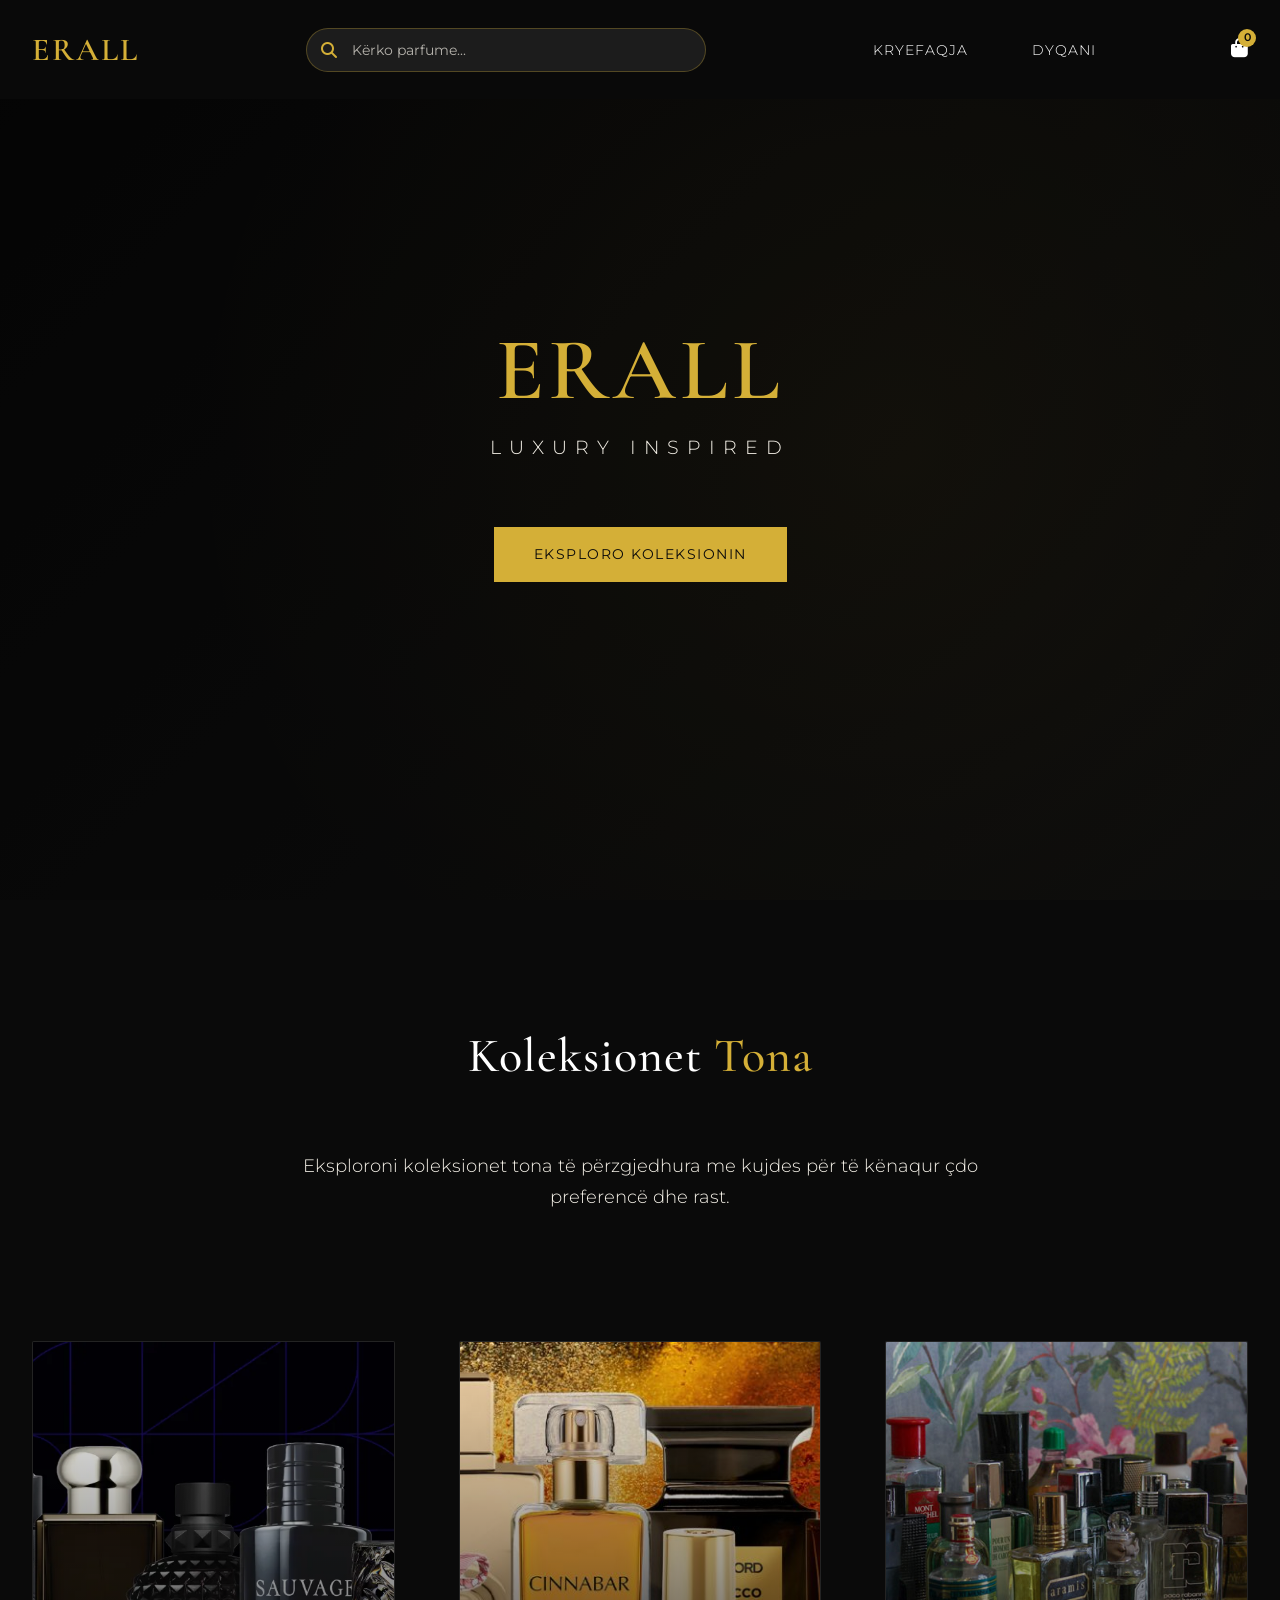
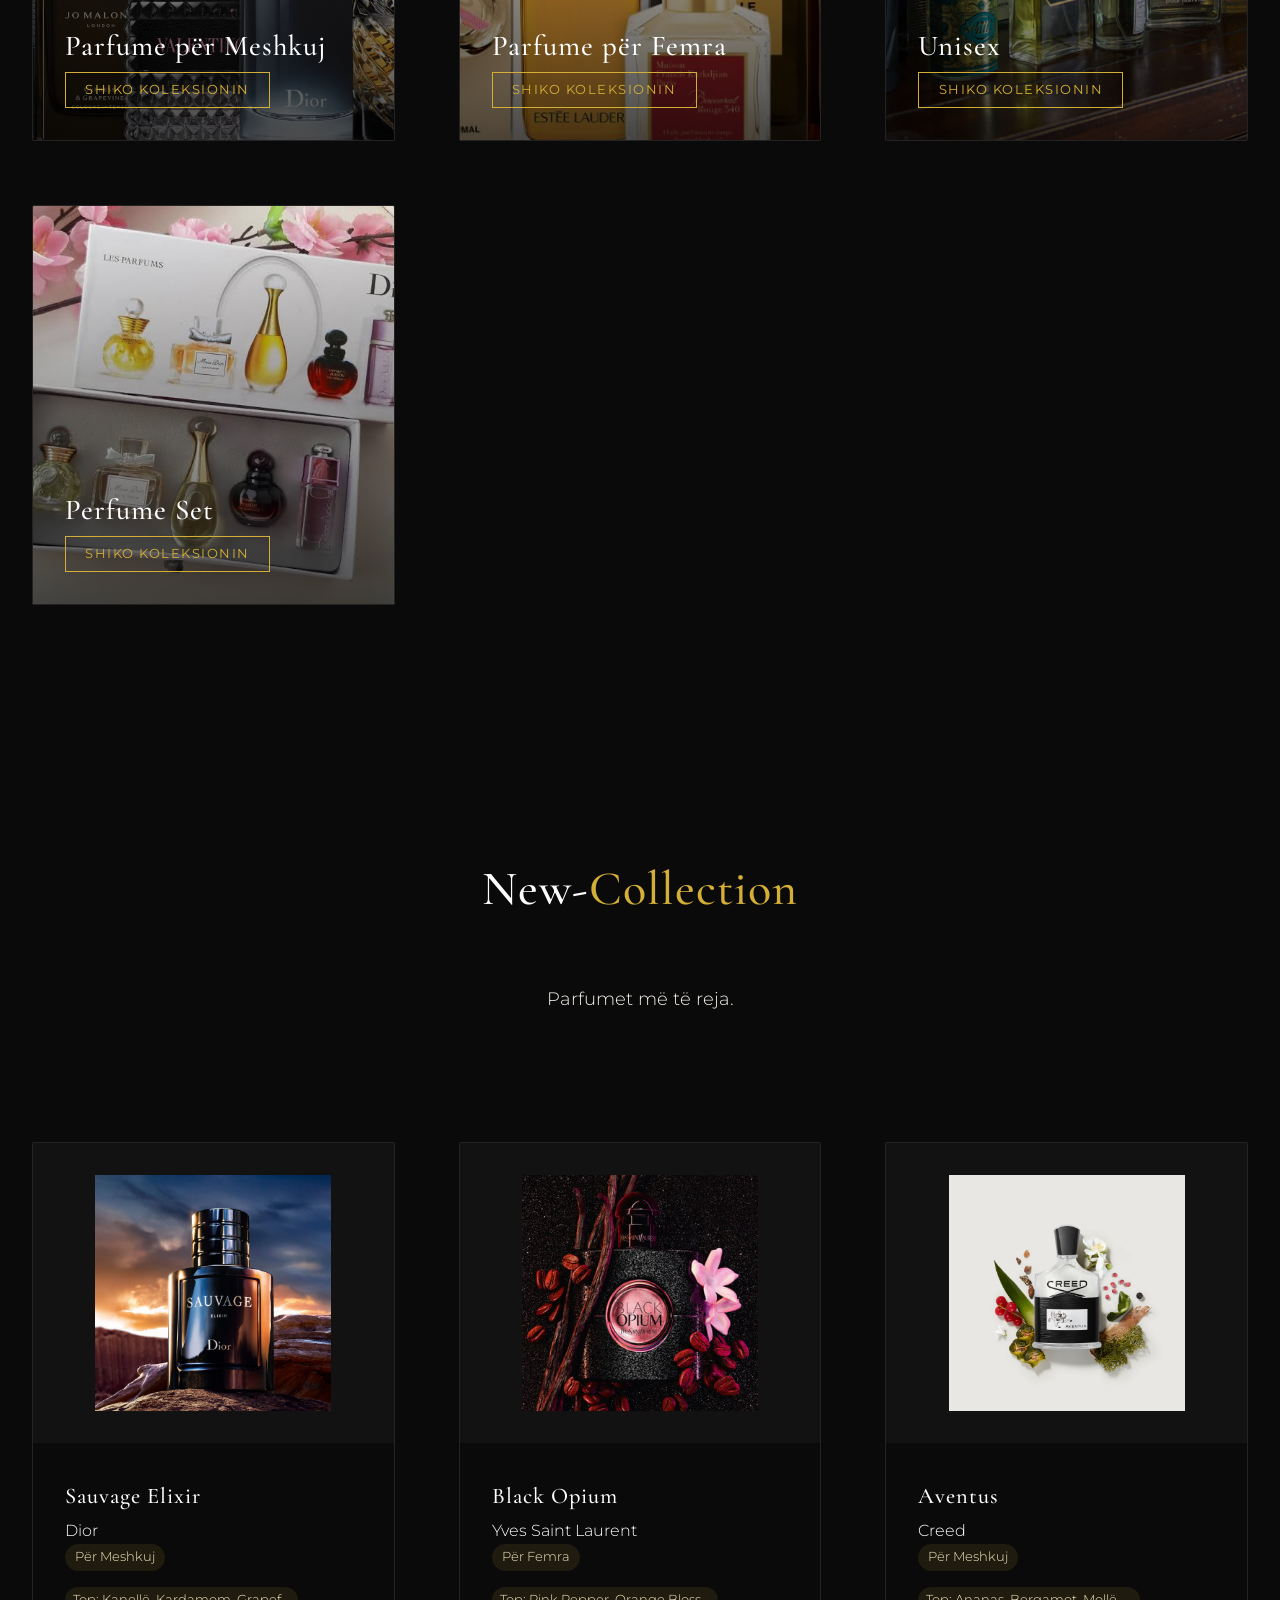
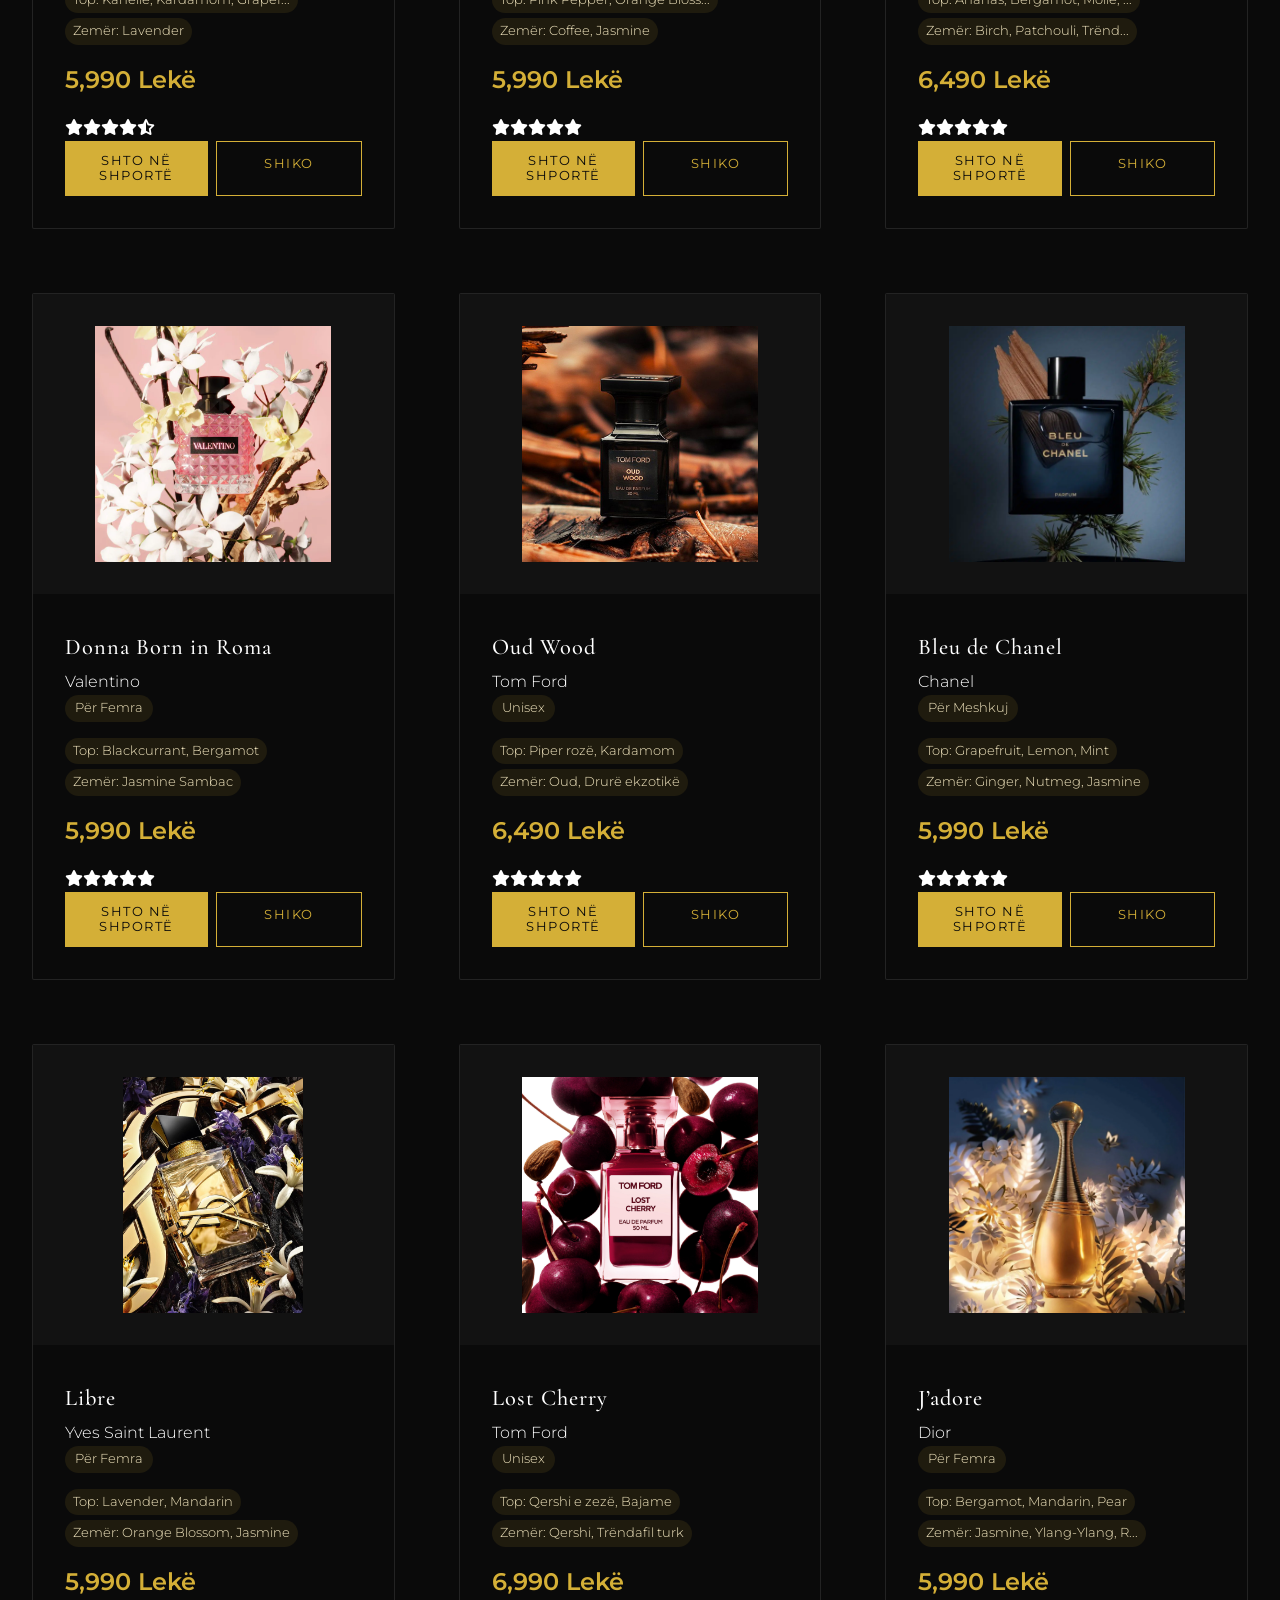
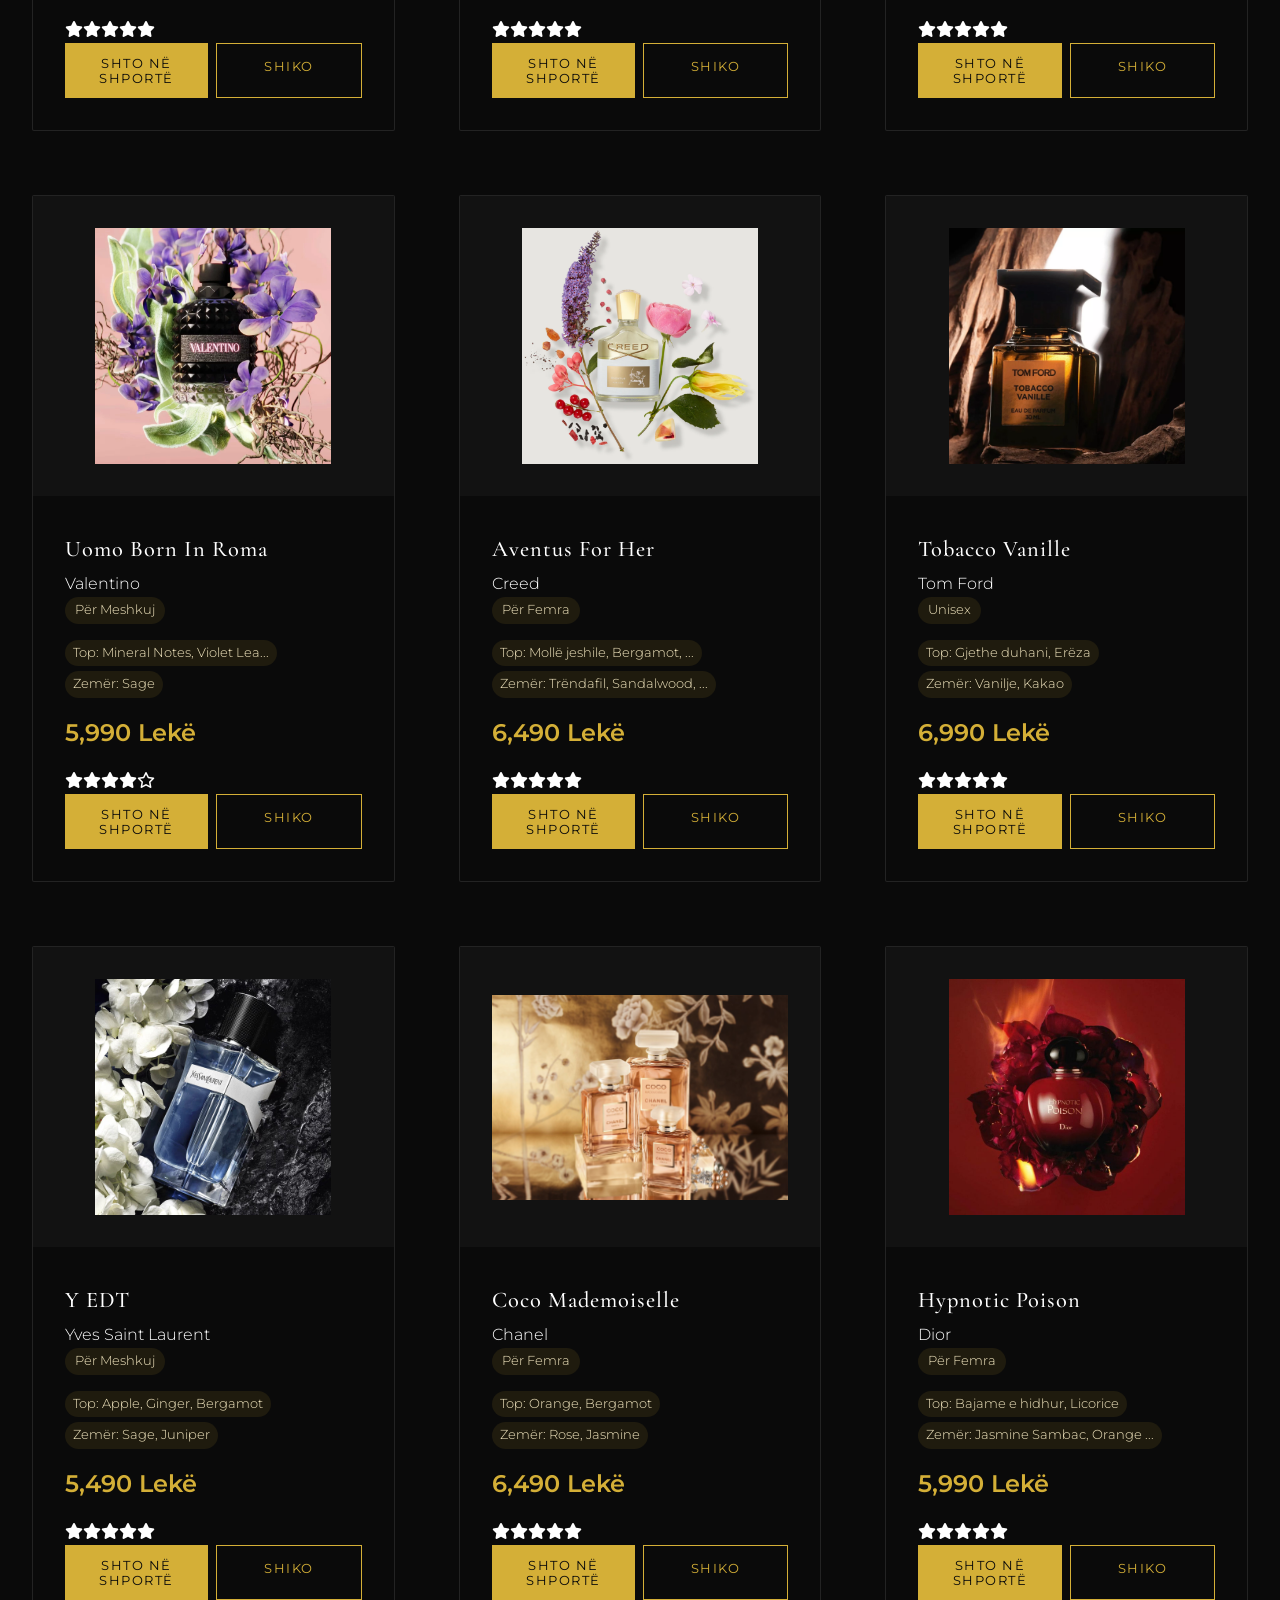
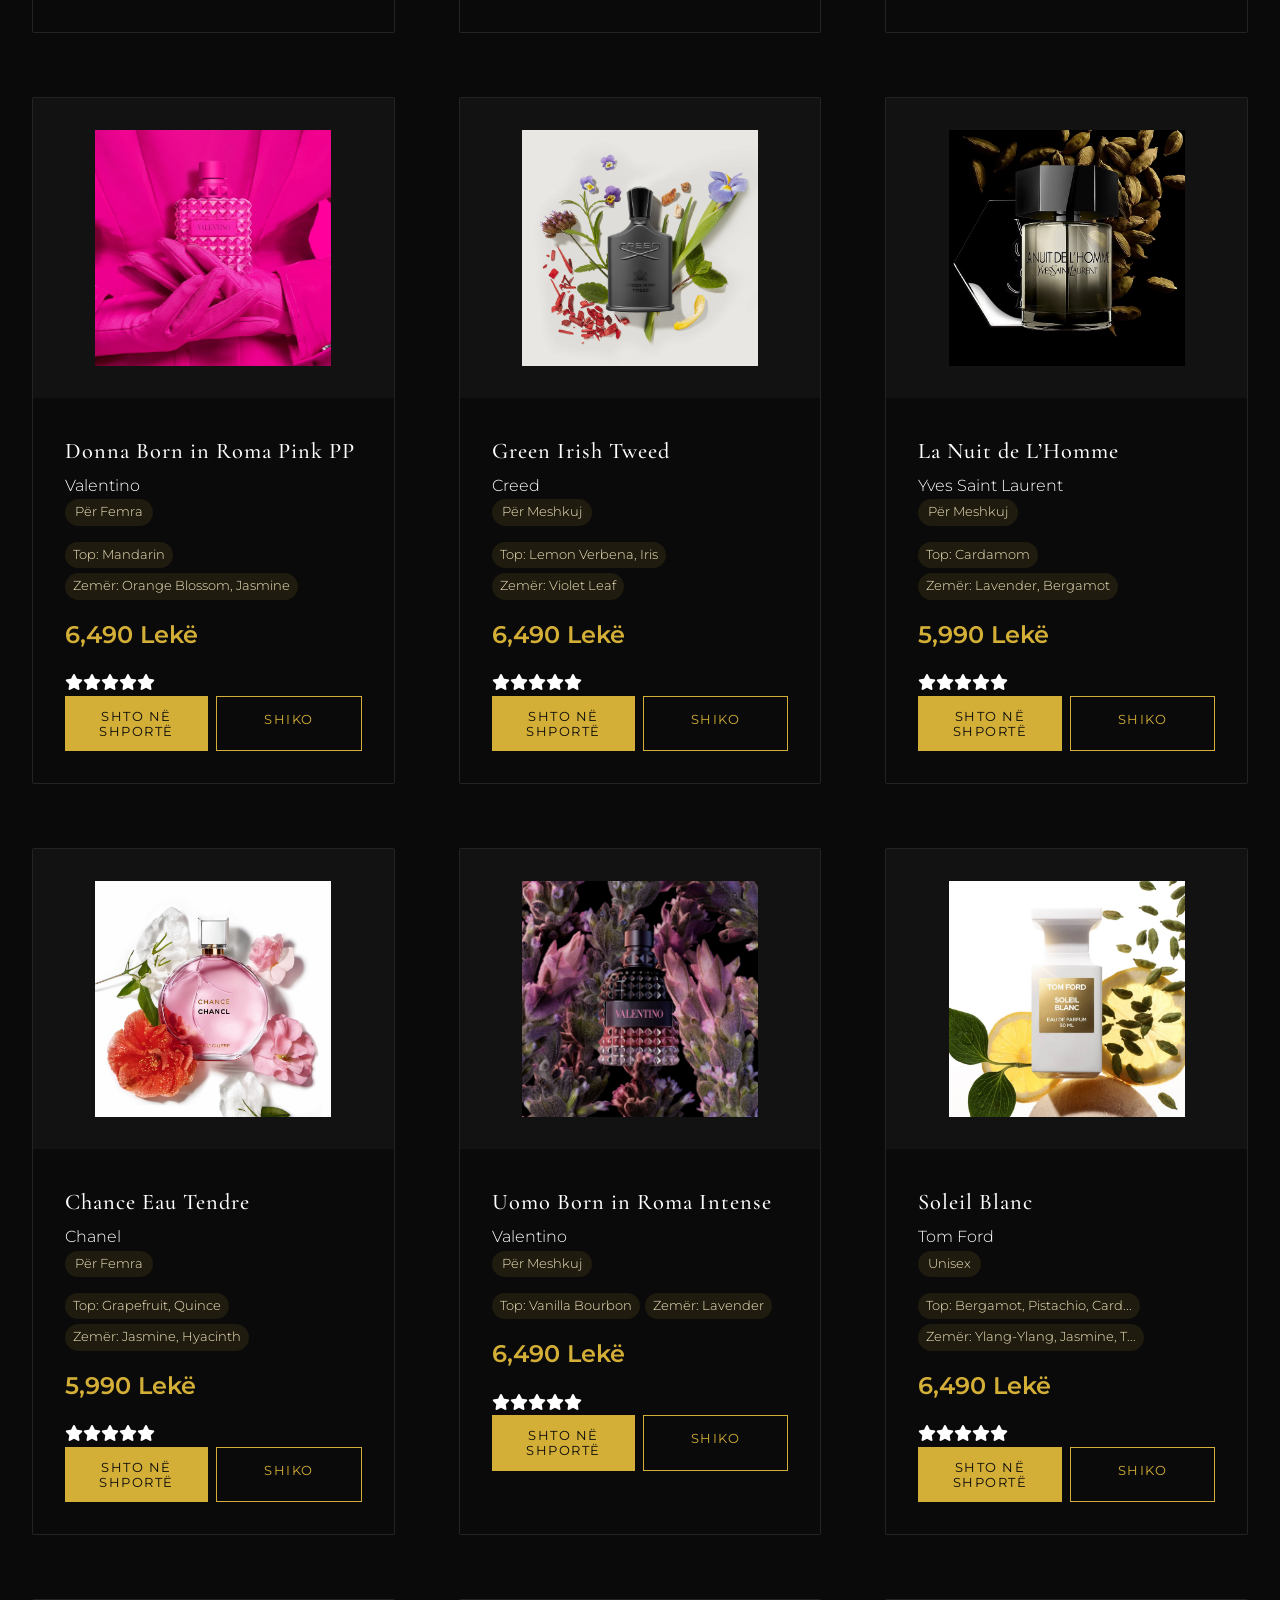
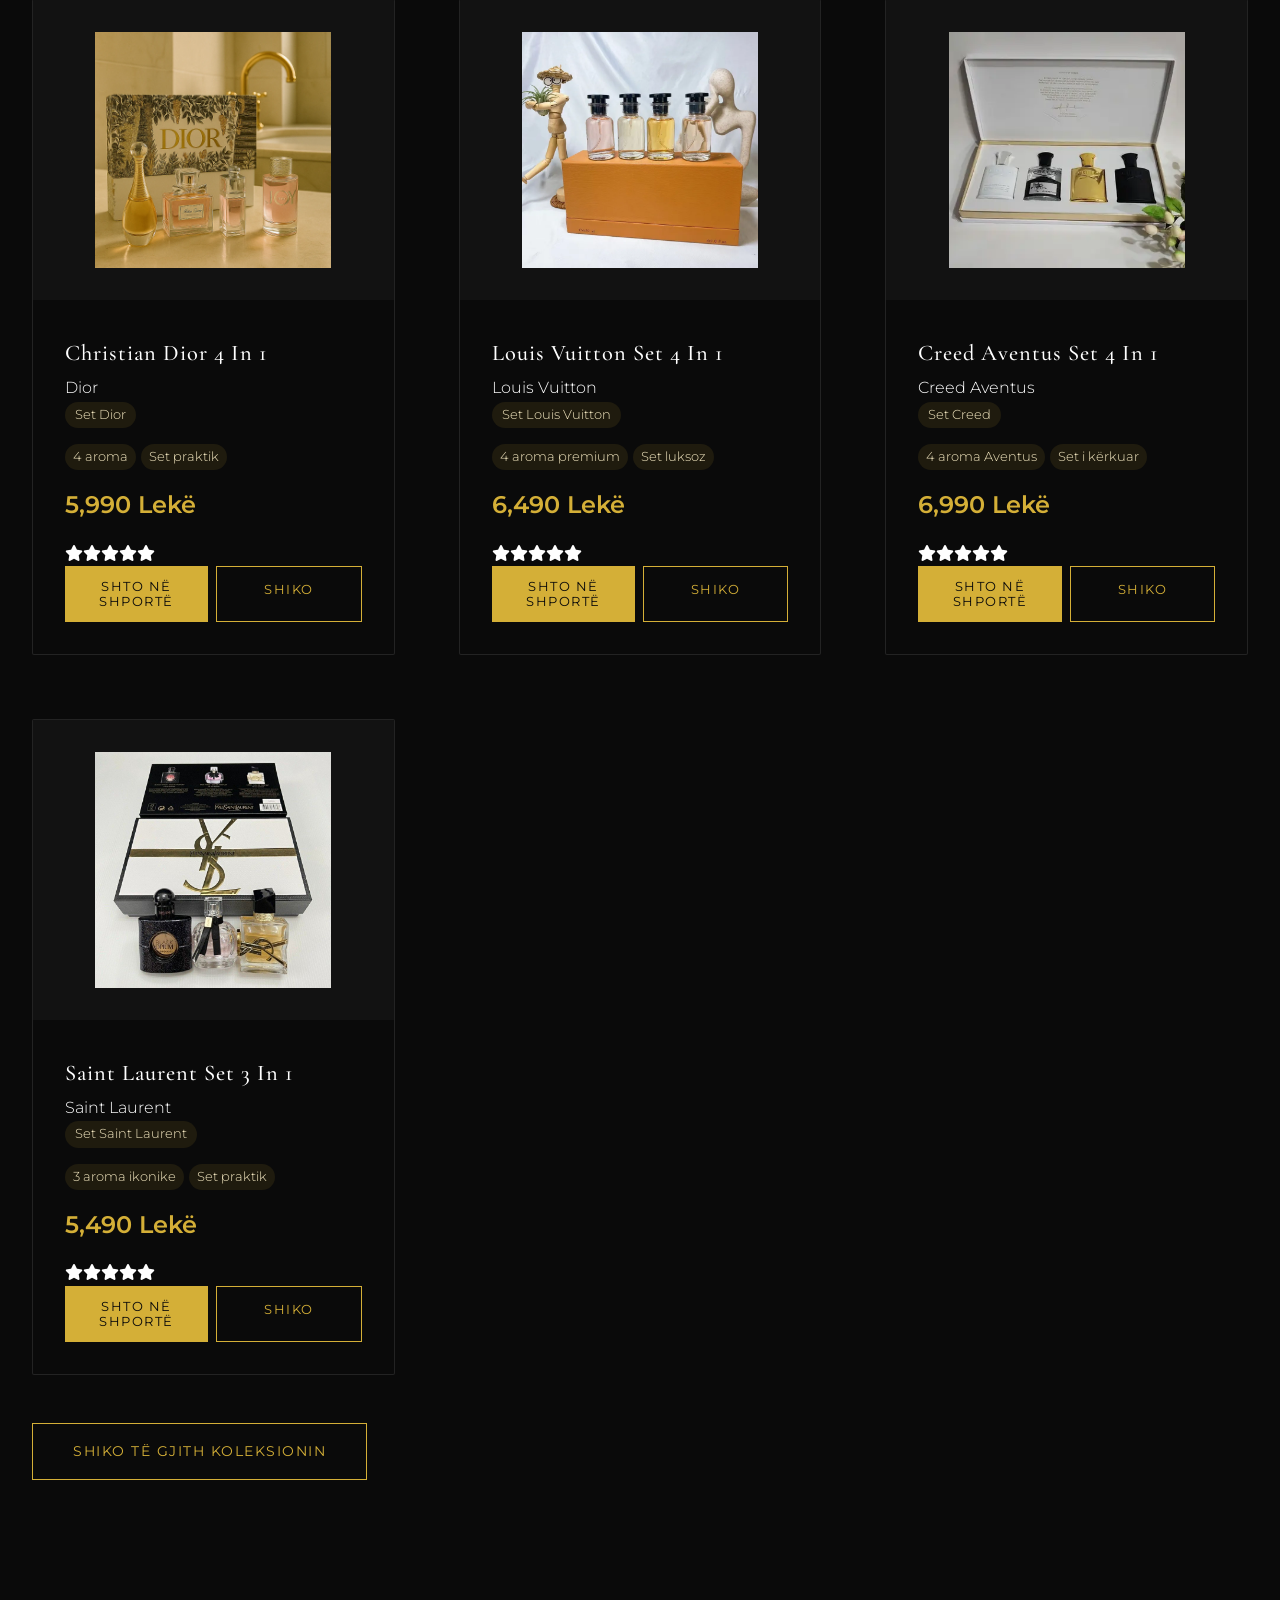
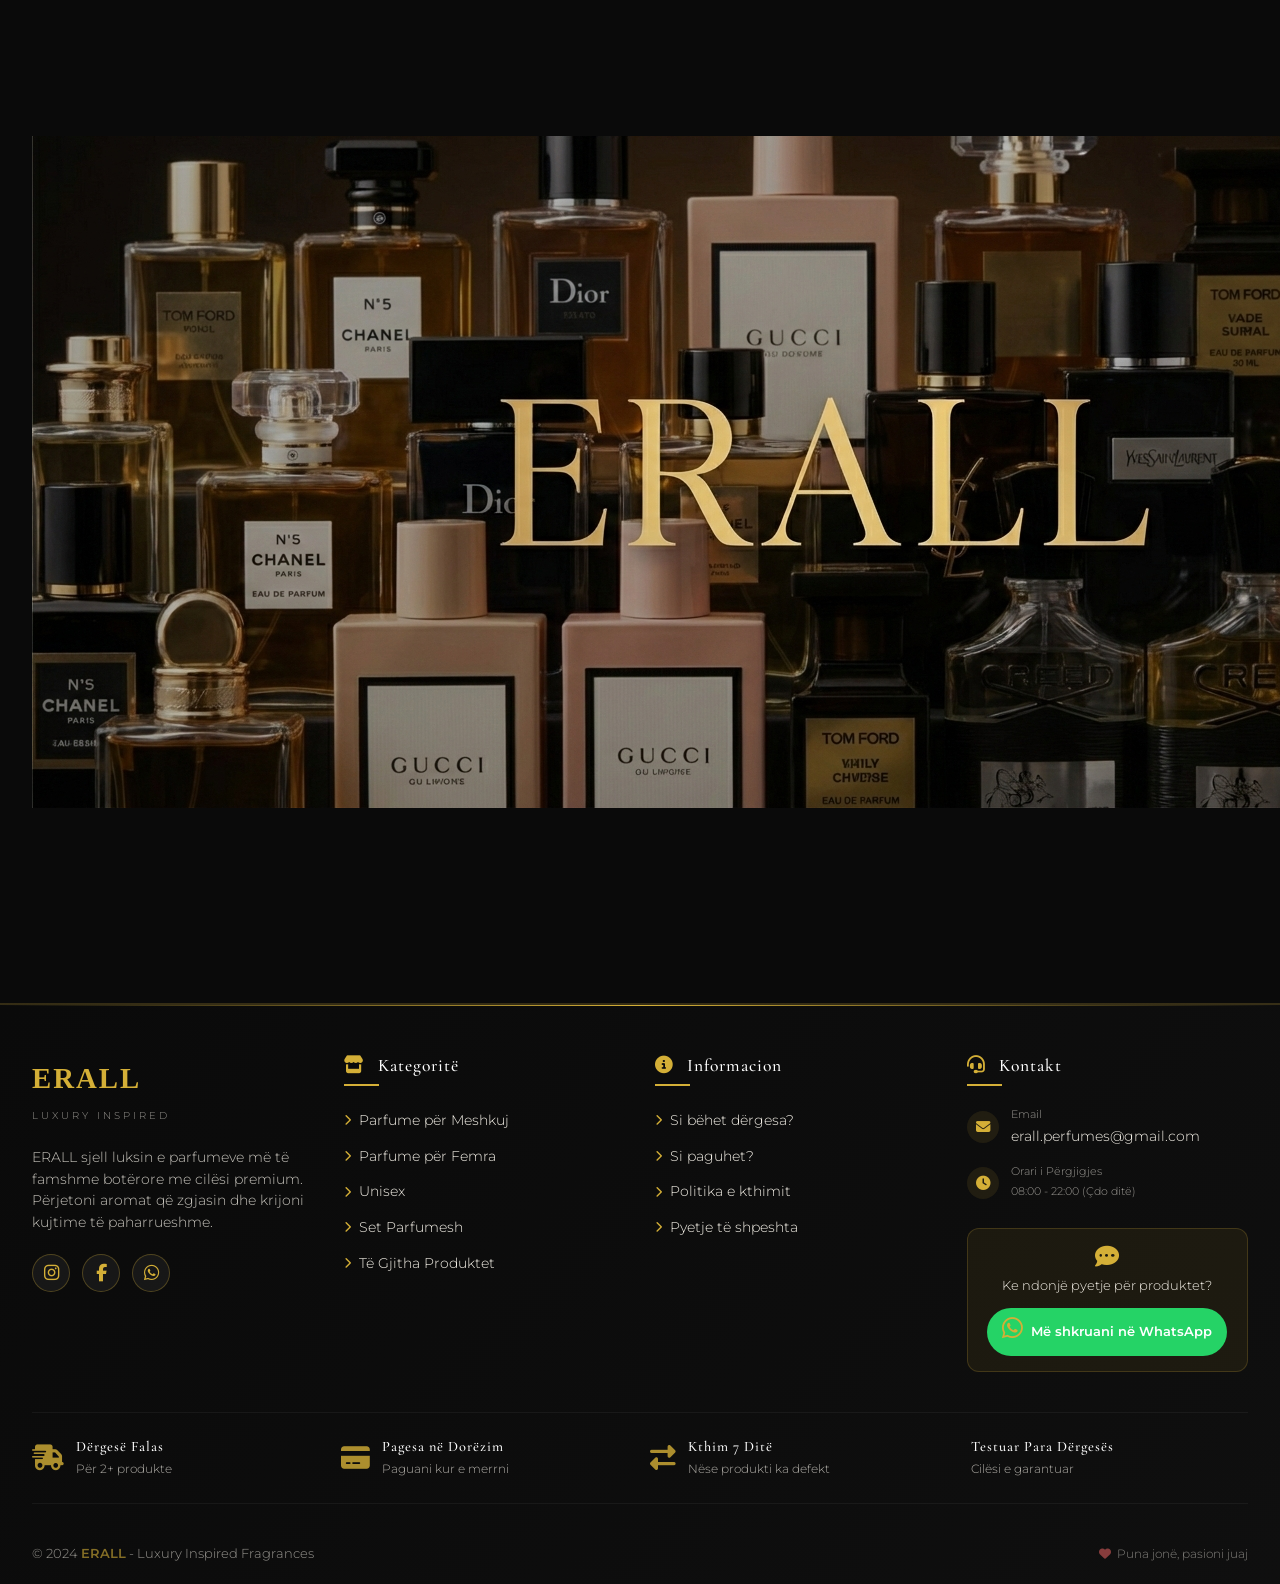
==== commit 11835ac3: "Install Vercel Web Analytics # Vercel Web Analytics Installation Report  ## Summary Successfully ins" ====
--- a/ERALL/index.html
+++ b/ERALL/index.html
@@ -1,186 +1,191 @@
-<!DOCTYPE html>
-<html lang="sq">
-<head>
-    <meta charset="UTF-8">
-    <meta name="viewport" content="width=device-width, initial-scale=1.0">
-    <title>ERALL - Inspired by Luxury </title>
-    <link rel="icon" href="images/img.png">
-    <link rel="stylesheet" href="css/style.css">
-    <link rel="stylesheet" href="https://cdnjs.cloudflare.com/ajax/libs/font-awesome/6.4.0/css/all.min.css">
-    <link href="https://fonts.googleapis.com/css2?family=Cormorant+Garamond:wght@300;400;500;600;700&family=Montserrat:wght@100;200;300;400;500&display=swap" rel="stylesheet">
-    <meta name="description" content="ERALL - Parfume luksoze të cilësië premium. Përjetoni luksin me çmim të arsyeshëm.">
-</head>
-<body>
-    <!-- Navbar i ngarkuar dinamisht -->
-    <div id="navbar-container"></div>
-
-    <!-- Hero Section with Video Background -->
-    <section class="hero hero-video">
-        <!-- Video Background -->
-        <video class="hero-video-bg" autoplay loop muted playsinline>
-            <source src="/images/video/vid3.mp4" type="video/mp4">
-            <!-- Fallback image nëse video nuk ngarkohet -->
-            <img src="images/img.png" alt="Background" class="hero-video-fallback">
-        </video>
-        
-        <!-- Overlay për tekst -->
-        <div class="hero-overlay"></div>
-        
-        <div class="hero-content">
-            <h1 class="hero-logo">ERALL</h1>
-            <p class="hero-subtitle">Luxury Inspired</p>
-            
-            <div class="hero-buttons">
-                <a href="shop.html" class="btn btn-primary">Eksploro Koleksionin</a>
-            </div>
-        </div>
-    </section>
-
-
-    <!-- Collections Section -->
-    <section class="section" id="collections">
-        <div class="container">
-            <h2 class="section-title">Koleksionet <span>Tona</span></h2>
-            <p class="section-subtitle">Eksploroni koleksionet tona të përzgjedhura me kujdes për të kënaqur çdo preferencë dhe rast.</p>
-            
-            <div class="collections-grid">
-                <div class="collection-card" onclick="window.location.href='shop.html?category=meshkuj'">
-                    <img src="images/menswlp.webp" alt="Men's Fragrances" class="collection-image">
-                    <div class="collection-content">
-                        <h3 class="collection-title">Parfume për Meshkuj</h3>
-                        <button class="btn btn-secondary btn-small">Shiko Koleksionin</button>
-                    </div>
-                </div>
-                
-                <div class="collection-card" onclick="window.location.href='shop.html?category=femra'">
-                    <img src="images/womenwlp.jpg" alt="Women's Fragrances" class="collection-image">
-                    <div class="collection-content">
-                        <h3 class="collection-title">Parfume për Femra</h3>
-                        <button class="btn btn-secondary btn-small">Shiko Koleksionin</button>
-                    </div>
-                </div>
-                
-                <div class="collection-card" onclick="window.location.href='shop.html?category=unisex'">
-                    <img src="images/bsllwlp.jpg" alt="Unisex Fragrances" class="collection-image">
-                    <div class="collection-content">
-                        <h3 class="collection-title">Unisex</h3>
-                        <button class="btn btn-secondary btn-small">Shiko Koleksionin</button>
-                    </div>
-                </div>
-
-                <div class="collection-card" onclick="window.location.href='shop.html?category=set'">
-                    <img src="images/set.jpg" alt="Perfume Set" class="collection-image">
-                    <div class="collection-content">
-                        <h3 class="collection-title">Perfume Set</h3>
-                        <button class="btn btn-secondary btn-small">Shiko Koleksionin</button>
-                    </div>
-                </div>
-                
-            </div>
-        </div>
-    </section>
-
-    <!-- Bestsellers Section -->
-    <section class="section bestsellers" id="bestsellers">
-        <div class="container">
-            <h2 class="section-title">New-<span>Collection</span></h2>
-            <p class="section-subtitle">Parfumet më të reja.</p>
-            
-            <div class="products-grid" id="bestsellers-container">
-                <!-- Bestseller produktet do të ngarkohen me JavaScript -->
-            </div>
-            
-            <div class="text-center" style="margin-top: 3rem;">
-                <a href="shop.html?category=all" class="btn btn-secondary">Shiko Të Gjith Koleksionin</a>
-            </div>
-        </div>
-    </section>
-
-    <!-- About Brand Preview -->
-    <section class="section about-preview">
-        <div class="container">
-            <div class="about-preview-content">
-                <div class="about-preview-image">
-                    <img src="images/img.png" alt="Perfume Making Process">
-                </div>
-            </div>
-        </div>
-    </section>
-
-    <!-- Footer i ngarkuar dinamisht -->
-    <div id="footer-container"></div>
-
-    <!-- Cart Sidebar -->
-    <div class="cart-overlay" id="cartOverlay">
-        <div class="cart-header">
-            <h3><i class="fas fa-shopping-bag"></i> Shporta Juaj</h3>
-            <button class="cart-close" onclick="toggleCart()">
-                <i class="fas fa-times"></i>
-            </button>
-        </div>
-        
-        <div class="cart-items" id="cartItems">
-            <!-- Cart items will be loaded here by JavaScript -->
-        </div>
-        
-        <div class="free-shipping-banner" id="freeShippingBanner" style="display: none;">
-            <i class="fas fa-shipping-fast"></i>
-            <span>Dërgesë FALAS për cdo porosi!</span>
-        </div>
-        
-        <div class="cart-footer">
-            <div class="cart-total">
-                <span><strong>TOTALI:</strong></span>
-                <span class="cart-total-amount" id="cartTotal">0 Lekë</span>
-            </div>
-            
-            <div class="cart-actions">
-                <button class="btn btn-primary" onclick="checkout()">
-                    <i class="fas fa-lock"></i> Vazhdo me Pagesën
-                </button>
-                <button class="btn btn-secondary" onclick="toggleCart()">
-                    <i class="fas fa-arrow-left"></i> Vazhdo Blerjen
-                </button>
-            </div>
-            
-            <div class="payment-methods">
-                <small><i class="fas fa-credit-card"></i> Paguani në dorëzim të porosisë </small>
-            </div>
-        </div>
-    </div>
-
-    <style>
-        .payment-methods {
-            text-align: center;
-            margin-top: 15px;
-            padding-top: 15px;
-            border-top: 1px solid rgba(255, 255, 255, 0.1);
-            color: var(--color-beige);
-            font-size: 0.8rem;
-            opacity: 0.7;
-        }
-        
-        .payment-methods i {
-            color: var(--color-gold);
-            margin-right: 5px;
-        }
-    </style>
-
-    <script src="js/main.js"></script>
-    <script src="js/products.js"></script>
-    <script src="js/search.js"></script>
-    <script src="js/cart.js"></script>
-    <script>
-        // Ngarko komponentët
-        loadComponent('navbar-container', 'components/navbar.html');
-        loadComponent('footer-container', 'components/footer.html');
-        
-        // Ngarko bestsellers në faqen kryesore
-        document.addEventListener('DOMContentLoaded', function() {
-            const bestsellers = getBestsellerProducts();
-            displayProducts(bestsellers, 'bestsellers-container');
-            updateCartCount();
-        });
-    </script>
-</body>
-</html>
+<!DOCTYPE html>
+<html lang="sq">
+<head>
+    <meta charset="UTF-8">
+    <meta name="viewport" content="width=device-width, initial-scale=1.0">
+    <title>ERALL - Inspired by Luxury </title>
+    <link rel="icon" href="images/img.png">
+    <link rel="stylesheet" href="css/style.css">
+    <link rel="stylesheet" href="https://cdnjs.cloudflare.com/ajax/libs/font-awesome/6.4.0/css/all.min.css">
+    <link href="https://fonts.googleapis.com/css2?family=Cormorant+Garamond:wght@300;400;500;600;700&family=Montserrat:wght@100;200;300;400;500&display=swap" rel="stylesheet">
+    <meta name="description" content="ERALL - Parfume luksoze të cilësië premium. Përjetoni luksin me çmim të arsyeshëm.">
+    <!-- Vercel Web Analytics -->
+    <script>
+        window.va = window.va || function () { (window.vaq = window.vaq || []).push(arguments); };
+    </script>
+    <script defer src="/_vercel/insights/script.js"></script>
+</head>
+<body>
+    <!-- Navbar i ngarkuar dinamisht -->
+    <div id="navbar-container"></div>
+
+    <!-- Hero Section with Video Background -->
+    <section class="hero hero-video">
+        <!-- Video Background -->
+        <video class="hero-video-bg" autoplay loop muted playsinline>
+            <source src="/images/video/vid3.mp4" type="video/mp4">
+            <!-- Fallback image nëse video nuk ngarkohet -->
+            <img src="images/img.png" alt="Background" class="hero-video-fallback">
+        </video>
+        
+        <!-- Overlay për tekst -->
+        <div class="hero-overlay"></div>
+        
+        <div class="hero-content">
+            <h1 class="hero-logo">ERALL</h1>
+            <p class="hero-subtitle">Luxury Inspired</p>
+            
+            <div class="hero-buttons">
+                <a href="shop.html" class="btn btn-primary">Eksploro Koleksionin</a>
+            </div>
+        </div>
+    </section>
+
+
+    <!-- Collections Section -->
+    <section class="section" id="collections">
+        <div class="container">
+            <h2 class="section-title">Koleksionet <span>Tona</span></h2>
+            <p class="section-subtitle">Eksploroni koleksionet tona të përzgjedhura me kujdes për të kënaqur çdo preferencë dhe rast.</p>
+            
+            <div class="collections-grid">
+                <div class="collection-card" onclick="window.location.href='shop.html?category=meshkuj'">
+                    <img src="images/menswlp.webp" alt="Men's Fragrances" class="collection-image">
+                    <div class="collection-content">
+                        <h3 class="collection-title">Parfume për Meshkuj</h3>
+                        <button class="btn btn-secondary btn-small">Shiko Koleksionin</button>
+                    </div>
+                </div>
+                
+                <div class="collection-card" onclick="window.location.href='shop.html?category=femra'">
+                    <img src="images/womenwlp.jpg" alt="Women's Fragrances" class="collection-image">
+                    <div class="collection-content">
+                        <h3 class="collection-title">Parfume për Femra</h3>
+                        <button class="btn btn-secondary btn-small">Shiko Koleksionin</button>
+                    </div>
+                </div>
+                
+                <div class="collection-card" onclick="window.location.href='shop.html?category=unisex'">
+                    <img src="images/bsllwlp.jpg" alt="Unisex Fragrances" class="collection-image">
+                    <div class="collection-content">
+                        <h3 class="collection-title">Unisex</h3>
+                        <button class="btn btn-secondary btn-small">Shiko Koleksionin</button>
+                    </div>
+                </div>
+
+                <div class="collection-card" onclick="window.location.href='shop.html?category=set'">
+                    <img src="images/set.jpg" alt="Perfume Set" class="collection-image">
+                    <div class="collection-content">
+                        <h3 class="collection-title">Perfume Set</h3>
+                        <button class="btn btn-secondary btn-small">Shiko Koleksionin</button>
+                    </div>
+                </div>
+                
+            </div>
+        </div>
+    </section>
+
+    <!-- Bestsellers Section -->
+    <section class="section bestsellers" id="bestsellers">
+        <div class="container">
+            <h2 class="section-title">New-<span>Collection</span></h2>
+            <p class="section-subtitle">Parfumet më të reja.</p>
+            
+            <div class="products-grid" id="bestsellers-container">
+                <!-- Bestseller produktet do të ngarkohen me JavaScript -->
+            </div>
+            
+            <div class="text-center" style="margin-top: 3rem;">
+                <a href="shop.html?category=all" class="btn btn-secondary">Shiko Të Gjith Koleksionin</a>
+            </div>
+        </div>
+    </section>
+
+    <!-- About Brand Preview -->
+    <section class="section about-preview">
+        <div class="container">
+            <div class="about-preview-content">
+                <div class="about-preview-image">
+                    <img src="images/img.png" alt="Perfume Making Process">
+                </div>
+            </div>
+        </div>
+    </section>
+
+    <!-- Footer i ngarkuar dinamisht -->
+    <div id="footer-container"></div>
+
+    <!-- Cart Sidebar -->
+    <div class="cart-overlay" id="cartOverlay">
+        <div class="cart-header">
+            <h3><i class="fas fa-shopping-bag"></i> Shporta Juaj</h3>
+            <button class="cart-close" onclick="toggleCart()">
+                <i class="fas fa-times"></i>
+            </button>
+        </div>
+        
+        <div class="cart-items" id="cartItems">
+            <!-- Cart items will be loaded here by JavaScript -->
+        </div>
+        
+        <div class="free-shipping-banner" id="freeShippingBanner" style="display: none;">
+            <i class="fas fa-shipping-fast"></i>
+            <span>Dërgesë FALAS për cdo porosi!</span>
+        </div>
+        
+        <div class="cart-footer">
+            <div class="cart-total">
+                <span><strong>TOTALI:</strong></span>
+                <span class="cart-total-amount" id="cartTotal">0 Lekë</span>
+            </div>
+            
+            <div class="cart-actions">
+                <button class="btn btn-primary" onclick="checkout()">
+                    <i class="fas fa-lock"></i> Vazhdo me Pagesën
+                </button>
+                <button class="btn btn-secondary" onclick="toggleCart()">
+                    <i class="fas fa-arrow-left"></i> Vazhdo Blerjen
+                </button>
+            </div>
+            
+            <div class="payment-methods">
+                <small><i class="fas fa-credit-card"></i> Paguani në dorëzim të porosisë </small>
+            </div>
+        </div>
+    </div>
+
+    <style>
+        .payment-methods {
+            text-align: center;
+            margin-top: 15px;
+            padding-top: 15px;
+            border-top: 1px solid rgba(255, 255, 255, 0.1);
+            color: var(--color-beige);
+            font-size: 0.8rem;
+            opacity: 0.7;
+        }
+        
+        .payment-methods i {
+            color: var(--color-gold);
+            margin-right: 5px;
+        }
+    </style>
+
+    <script src="js/main.js"></script>
+    <script src="js/products.js"></script>
+    <script src="js/search.js"></script>
+    <script src="js/cart.js"></script>
+    <script>
+        // Ngarko komponentët
+        loadComponent('navbar-container', 'components/navbar.html');
+        loadComponent('footer-container', 'components/footer.html');
+        
+        // Ngarko bestsellers në faqen kryesore
+        document.addEventListener('DOMContentLoaded', function() {
+            const bestsellers = getBestsellerProducts();
+            displayProducts(bestsellers, 'bestsellers-container');
+            updateCartCount();
+        });
+    </script>
+</body>
+</html>
--- a/ERALL/css/style.css
+++ b/ERALL/css/style.css
@@ -1578,117 +1578,432 @@
     opacity: 1;
 }
 
-/* Footer */
-.footer {
-    background-color: var(--color-black);
-    border-top: 1px solid rgba(212, 175, 55, 0.2);
-    padding: var(--spacing-xl) 0 var(--spacing-md);
-}
-
-.footer-content {
+/* ========== FOOTER STYLES ========== */
+.footer-new {
+    background: linear-gradient(135deg, #0a0a0a 0%, #0f0f0f 100%);
+    border-top: 2px solid rgba(212, 175, 55, 0.2);
+    padding: 50px 0 20px;
+    margin-top: 60px;
+    position: relative;
+}
+
+.footer-new::before {
+    content: '';
+    position: absolute;
+    top: 0;
+    left: 0;
+    right: 0;
+    height: 1px;
+    background: linear-gradient(90deg, 
+        transparent 0%, 
+        var(--color-gold) 50%, 
+        transparent 100%);
+}
+
+/* Footer Grid */
+.footer-grid {
     display: grid;
     grid-template-columns: repeat(4, 1fr);
-    gap: var(--spacing-xl);
-    margin-bottom: var(--spacing-xl);
-}
-
+    gap: 30px;
+    margin-bottom: 40px;
+}
+
+/* Footer Columns */
+.footer-col {
+    animation: fadeInUp 0.6s ease-out;
+}
+
+@keyframes fadeInUp {
+    from {
+        opacity: 0;
+        transform: translateY(20px);
+    }
+    to {
+        opacity: 1;
+        transform: translateY(0);
+    }
+}
+
+/* Logo */
 .footer-logo {
-    font-family: var(--font-serif);
-    font-size: 2.5rem;
-    color: var(--color-gold);
-    margin-bottom: var(--spacing-sm);
+    margin-bottom: 20px;
+}
+
+.logo-gold {
+    font-family: 'Playfair Display', serif;
+    font-size: 1.8rem;
+    font-weight: 700;
+    color: var(--color-gold);
+    letter-spacing: 2px;
+    display: block;
+}
+
+.logo-subtitle {
+    font-size: 0.65rem;
+    letter-spacing: 3px;
+    color: var(--color-beige);
+    opacity: 0.6;
+    text-transform: uppercase;
 }
 
 .footer-description {
     color: var(--color-beige);
-    font-size: 0.9rem;
-    line-height: 1.7;
-}
-
+    font-size: 0.85rem;
+    line-height: 1.6;
+    margin-bottom: 20px;
+    opacity: 0.8;
+}
+
+/* Social Links */
+.footer-social {
+    display: flex;
+    gap: 12px;
+}
+
+.social-link {
+    width: 38px;
+    height: 38px;
+    background: rgba(255, 255, 255, 0.05);
+    border-radius: 50%;
+    display: flex;
+    align-items: center;
+    justify-content: center;
+    color: var(--color-gold);
+    font-size: 1.1rem;
+    transition: all 0.3s ease;
+    border: 1px solid rgba(212, 175, 55, 0.3);
+}
+
+.social-link:hover {
+    background: var(--color-gold);
+    color: var(--color-black);
+    transform: translateY(-3px);
+}
+
+/* Footer Headings */
 .footer-heading {
-    font-size: 1.2rem;
-    margin-bottom: var(--spacing-md);
-    color: var(--color-white);
-}
-
+    font-size: 1.1rem;
+    margin-bottom: 20px;
+    color: var(--color-white);
+    position: relative;
+    padding-bottom: 10px;
+}
+
+.footer-heading i {
+    color: var(--color-gold);
+    margin-right: 8px;
+}
+
+.footer-heading::after {
+    content: '';
+    position: absolute;
+    bottom: 0;
+    left: 0;
+    width: 35px;
+    height: 2px;
+    background: var(--color-gold);
+}
+
+/* Footer Links */
 .footer-links {
     list-style: none;
+    padding: 0;
 }
 
 .footer-links li {
-    margin-bottom: var(--spacing-xs);
+    margin-bottom: 10px;
 }
 
 .footer-links a {
     color: var(--color-beige);
+    font-size: 0.85rem;
+    transition: all 0.3s ease;
+    display: inline-flex;
+    align-items: center;
+    gap: 8px;
+    cursor: pointer;
+}
+
+.footer-links a i {
+    font-size: 0.7rem;
+    color: var(--color-gold);
+}
+
+.footer-links a:hover {
+    color: var(--color-gold);
+    transform: translateX(5px);
+}
+
+/* Contact Info */
+.contact-info-footer {
+    margin-bottom: 25px;
+}
+
+.contact-item {
+    display: flex;
+    align-items: center;
+    gap: 12px;
+    margin-bottom: 15px;
+    color: var(--color-beige);
+    font-size: 0.85rem;
+}
+
+.contact-item i {
+    width: 32px;
+    height: 32px;
+    background: rgba(212, 175, 55, 0.1);
+    border-radius: 50%;
+    display: flex;
+    align-items: center;
+    justify-content: center;
+    color: var(--color-gold);
     font-size: 0.9rem;
-    transition: var(--transition);
-}
-
-.footer-links a:hover {
-    color: var(--color-gold);
-    padding-left: 5px;
-}
-
-.newsletter-form {
-    display: flex;
-    margin-top: var(--spacing-sm);
-}
-
-.newsletter-input {
-    flex: 1;
-    padding: 0.8rem;
-    background-color: var(--color-dark);
-    border: 1px solid rgba(212, 175, 55, 0.3);
-    color: var(--color-white);
-    border-radius: var(--border-radius) 0 0 var(--border-radius);
-    font-family: var(--font-sans);
-}
-
-.newsletter-btn {
-    background-color: var(--color-gold);
-    color: var(--color-black);
-    border: none;
-    padding: 0 1.5rem;
-    border-radius: 0 var(--border-radius) var(--border-radius) 0;
+}
+
+.contact-item div {
+    display: flex;
+    flex-direction: column;
+}
+
+.contact-item span {
+    font-size: 0.7rem;
+    opacity: 0.6;
+    margin-bottom: 2px;
+}
+
+.contact-item a {
+    color: var(--color-beige);
+    transition: color 0.3s ease;
+}
+
+.contact-item a:hover {
+    color: var(--color-gold);
+}
+
+/* CTA Box */
+.cta-box {
+    background: rgba(212, 175, 55, 0.08);
+    border: 1px solid rgba(212, 175, 55, 0.2);
+    border-radius: 12px;
+    padding: 15px;
+    text-align: center;
+    margin-top: 10px;
+}
+
+.cta-box i {
+    font-size: 1.5rem;
+    color: var(--color-gold);
+    margin-bottom: 8px;
+}
+
+.cta-box p {
+    color: var(--color-beige);
+    font-size: 0.8rem;
+    margin-bottom: 12px;
+}
+
+.cta-wa-btn {
+    display: inline-flex;
+    align-items: center;
+    gap: 8px;
+    background: #25D366;
+    color: white;
+    padding: 8px 15px;
+    border-radius: 25px;
+    font-size: 0.8rem;
+    font-weight: 600;
+    transition: all 0.3s ease;
+}
+
+.cta-wa-btn:hover {
+    background: #1da851;
+    transform: scale(1.02);
+}
+
+/* Footer Benefits */
+.footer-benefits {
+    display: grid;
+    grid-template-columns: repeat(4, 1fr);
+    gap: 20px;
+    padding: 25px 0;
+    margin-bottom: 25px;
+    border-top: 1px solid rgba(255, 255, 255, 0.05);
+    border-bottom: 1px solid rgba(255, 255, 255, 0.05);
+}
+
+.benefit-item {
+    display: flex;
+    align-items: center;
+    gap: 12px;
+}
+
+.benefit-item i {
+    font-size: 1.6rem;
+    color: var(--color-gold);
+    opacity: 0.8;
+}
+
+.benefit-item h4 {
+    color: var(--color-white);
+    font-size: 0.9rem;
+    margin-bottom: 3px;
+}
+
+.benefit-item p {
+    color: var(--color-beige);
+    font-size: 0.75rem;
+    opacity: 0.7;
+}
+
+/* Footer Bottom */
+.footer-bottom {
+    display: flex;
+    justify-content: space-between;
+    align-items: center;
+    flex-wrap: wrap;
+    gap: 15px;
+    padding-top: 15px;
+}
+
+.copyright {
+    color: var(--color-beige);
+    font-size: 0.8rem;
+    opacity: 0.6;
+}
+
+.gold-text {
+    color: var(--color-gold);
+    font-weight: 600;
+}
+
+.made-with {
+    color: var(--color-beige);
+    font-size: 0.75rem;
+    opacity: 0.5;
+}
+
+.made-with i {
+    color: #ff6b6b;
+    margin-right: 3px;
+}
+
+/* Modal Styling (for info popups) */
+.info-modal {
+    position: fixed;
+    top: 0;
+    left: 0;
+    width: 100%;
+    height: 100%;
+    background: rgba(0,0,0,0.95);
+    z-index: 10000;
+    display: flex;
+    justify-content: center;
+    align-items: center;
+    opacity: 0;
+    visibility: hidden;
+    transition: all 0.3s ease;
+}
+
+.info-modal.active {
+    opacity: 1;
+    visibility: visible;
+}
+
+.info-modal-content {
+    background: var(--color-dark);
+    max-width: 500px;
+    width: 90%;
+    padding: 30px;
+    border-radius: 15px;
+    border: 2px solid var(--color-gold);
+    position: relative;
+    transform: scale(0.9);
+    transition: transform 0.3s ease;
+}
+
+.info-modal.active .info-modal-content {
+    transform: scale(1);
+}
+
+.info-modal-content h3 {
+    color: var(--color-gold);
+    margin-bottom: 20px;
+    font-size: 1.5rem;
+}
+
+.info-modal-content p {
+    color: var(--color-beige);
+    line-height: 1.6;
+    margin-bottom: 15px;
+}
+
+.info-modal-close {
+    position: absolute;
+    top: 15px;
+    right: 20px;
+    font-size: 1.5rem;
+    color: var(--color-beige);
     cursor: pointer;
-    font-weight: 600;
-    transition: var(--transition);
-}
-
-.newsletter-btn:hover {
-    background-color: var(--color-gold-dark);
-}
-
-.social-icons {
-    display: flex;
-    gap: var(--spacing-sm);
-    margin-top: var(--spacing-md);
-}
-
-.social-icon {
-    width: 40px;
-    height: 40px;
-    background-color: var(--color-dark);
-    border-radius: 50%;
-    display: flex;
-    justify-content: center;
-    align-items: center;
-    color: var(--color-gold);
-    transition: var(--transition);
-}
-
-.social-icon:hover {
-    background-color: var(--color-gold);
-    color: var(--color-black);
-}
-
-.footer-bottom {
-    padding-top: var(--spacing-md);
-    border-top: 1px solid rgba(255, 255, 255, 0.1);
-    text-align: center;
-    color: var(--color-beige);
-    font-size: 0.9rem;
+    transition: color 0.3s;
+}
+
+.info-modal-close:hover {
+    color: var(--color-gold);
+}
+
+.info-modal-btn {
+    margin-top: 20px;
+    width: 100%;
+}
+
+/* Responsive */
+@media (max-width: 992px) {
+    .footer-grid {
+        grid-template-columns: repeat(2, 1fr);
+        gap: 35px;
+    }
+    
+    .footer-benefits {
+        grid-template-columns: repeat(2, 1fr);
+    }
+}
+
+@media (max-width: 768px) {
+    .footer-new {
+        padding: 40px 0 20px;
+    }
+    
+    .footer-grid {
+        grid-template-columns: 1fr;
+        gap: 30px;
+    }
+    
+    .footer-benefits {
+        grid-template-columns: 1fr;
+        gap: 15px;
+    }
+    
+    .footer-bottom {
+        flex-direction: column;
+        text-align: center;
+    }
+    
+    .benefit-item {
+        justify-content: center;
+        text-align: center;
+        flex-direction: column;
+    }
+}
+
+@media (max-width: 480px) {
+    .footer-heading {
+        font-size: 1rem;
+    }
+    
+    .cta-wa-btn {
+        width: 100%;
+        justify-content: center;
+    }
 }
 
 /* Body states for modals */
@@ -1903,4 +2218,262 @@
     .discount-info h3 {
         font-size: 1.5rem;
     }
-}+}
+
+/* Lazy Loading Styles */
+img[loading="lazy"] {
+    opacity: 0;
+    transition: opacity 0.3s ease-in-out;
+}
+
+img[loading="lazy"].loaded {
+    opacity: 1;
+}
+
+/* Fallback for images */
+.product-image, 
+.cart-item-image, 
+.search-result-image,
+.item-image,
+.thumbnail img {
+    background-color: var(--color-dark);
+    transition: opacity 0.3s ease;
+}
+
+/* Image shimmer effect while loading */
+.image-placeholder {
+    background: linear-gradient(90deg, 
+        var(--color-dark) 0%, 
+        rgba(212, 175, 55, 0.1) 50%, 
+        var(--color-dark) 100%);
+    background-size: 200% 100%;
+    animation: shimmer 1.5s infinite;
+}
+
+@keyframes shimmer {
+    0% { background-position: 200% 0; }
+    100% { background-position: -200% 0; }
+}
+
+/* ========== FILTER PËR MOBILE - I PËRMIRËSUAR ========== */
+
+/* Wrapper i filterit */
+.filter-wrapper {
+    position: relative;
+    margin-bottom: 30px;
+    z-index: 100;
+}
+
+/* Header i filterit (shfaqet në mobile) */
+.filter-header {
+    display: none;
+    background: var(--color-dark);
+    border: 1px solid rgba(212, 175, 55, 0.3);
+    border-radius: 50px;
+    padding: 14px 20px;
+    cursor: pointer;
+    justify-content: space-between;
+    align-items: center;
+    transition: all 0.3s ease;
+    color: var(--color-white);
+    font-weight: 500;
+}
+
+.filter-header span i {
+    color: var(--color-gold);
+    margin-right: 10px;
+}
+
+.filter-arrow {
+    transition: transform 0.3s ease;
+    color: var(--color-gold);
+}
+
+.filter-wrapper.active .filter-arrow {
+    transform: rotate(180deg);
+}
+
+/* Container i butonave të filterit */
+.shop-filter {
+    display: flex;
+    gap: 12px;
+    flex-wrap: wrap;
+    transition: all 0.3s ease;
+}
+
+/* Butonat e filterit */
+.filter-btn {
+    background-color: var(--color-dark);
+    color: var(--color-white);
+    border: 1px solid rgba(212, 175, 55, 0.3);
+    padding: 10px 20px;
+    font-family: var(--font-sans);
+    font-size: 0.9rem;
+    border-radius: 40px;
+    cursor: pointer;
+    transition: all 0.3s ease;
+    display: inline-flex;
+    align-items: center;
+    gap: 8px;
+    white-space: nowrap;
+}
+
+.filter-btn i {
+    font-size: 0.85rem;
+    color: var(--color-gold);
+}
+
+.filter-btn:hover,
+.filter-btn.active {
+    background-color: var(--color-gold);
+    color: var(--color-black);
+    border-color: var(--color-gold);
+}
+
+.filter-btn:hover i,
+.filter-btn.active i {
+    color: var(--color-black);
+}
+
+/* RESPONSIVE - Mobile */
+@media (max-width: 768px) {
+    .filter-header {
+        display: flex;
+    }
+    
+    .shop-filter {
+        position: absolute;
+        top: 100%;
+        left: 0;
+        right: 0;
+        background: var(--color-dark);
+        border: 1px solid rgba(212, 175, 55, 0.2);
+        border-radius: 15px;
+        padding: 15px;
+        flex-direction: column;
+        gap: 8px;
+        margin-top: 10px;
+        opacity: 0;
+        visibility: hidden;
+        transform: translateY(-10px);
+        transition: all 0.3s ease;
+        z-index: 99;
+        box-shadow: 0 10px 30px rgba(0, 0, 0, 0.3);
+    }
+    
+    .filter-wrapper.active .shop-filter {
+        opacity: 1;
+        visibility: visible;
+        transform: translateY(0);
+    }
+    
+    .filter-btn {
+        width: 100%;
+        justify-content: center;
+        padding: 12px 20px;
+        border-radius: 50px;
+    }
+}
+
+/* Tablet - mesatare */
+@media (min-width: 769px) and (max-width: 992px) {
+    .shop-filter {
+        gap: 8px;
+    }
+    
+    .filter-btn {
+        padding: 8px 16px;
+        font-size: 0.85rem;
+        white-space: nowrap;
+    }
+}
+
+/* Desktop - normal */
+@media (min-width: 993px) {
+    .filter-wrapper {
+        margin-bottom: 30px;
+    }
+    
+    .shop-filter {
+        flex-wrap: wrap;
+        justify-content: center;
+    }
+}
+
+/* ========== HERO VIDEO BACKGROUND ========== */
+
+.hero-video {
+    position: relative;
+    overflow: hidden;
+    min-height: 100vh;
+}
+
+.hero-video-bg {
+    position: absolute;
+    top: 0;
+    left: 0;
+    width: 100%;
+    height: 100%;
+    object-fit: cover;
+    z-index: 0;
+}
+
+.hero-overlay {
+    position: absolute;
+    top: 0;
+    left: 0;
+    width: 100%;
+    height: 100%;
+    background: rgba(0, 0, 0, 0.55);
+    z-index: 1;
+}
+
+.hero-video .hero-content {
+    position: relative;
+    z-index: 2;
+}
+
+.hero-video-fallback {
+    position: absolute;
+    top: 0;
+    left: 0;
+    width: 100%;
+    height: 100%;
+    object-fit: cover;
+    display: none;
+}
+
+/* Fallback nëse video nuk ngarkohet */
+.hero-video-bg.error {
+    display: none;
+}
+
+.hero-video-bg.error + .hero-video-fallback {
+    display: block;
+}
+
+/* Mobile - VIDEO FUNKSIONALE (jo e çaktivizuar) */
+@media (max-width: 768px) {
+    .hero-video-bg {
+        display: block;  /* ← NDRYSHUAR: video shfaqet në mobile */
+        object-fit: cover;
+    }
+    
+    .hero-overlay {
+        background: rgba(0, 0, 0, 0.6); /* Overlay pak më i errët për lexueshmëri */
+    }
+}
+
+/* Për pajisje shumë të vogla (optional - nëse do ta fikësh videosh) */
+@media (max-width: 480px) {
+    /* Nëse do ta fikësh videon në ekrane shumë të vogla, 
+       hiq komentin nga rreshtat më poshtë */
+    
+    /* .hero-video-bg {
+        display: none;
+    }
+    
+    .hero-video {
+        background: linear-gradient(135deg, #0a0a0a 0%, #1a1a1a 100%);
+    } */
+}
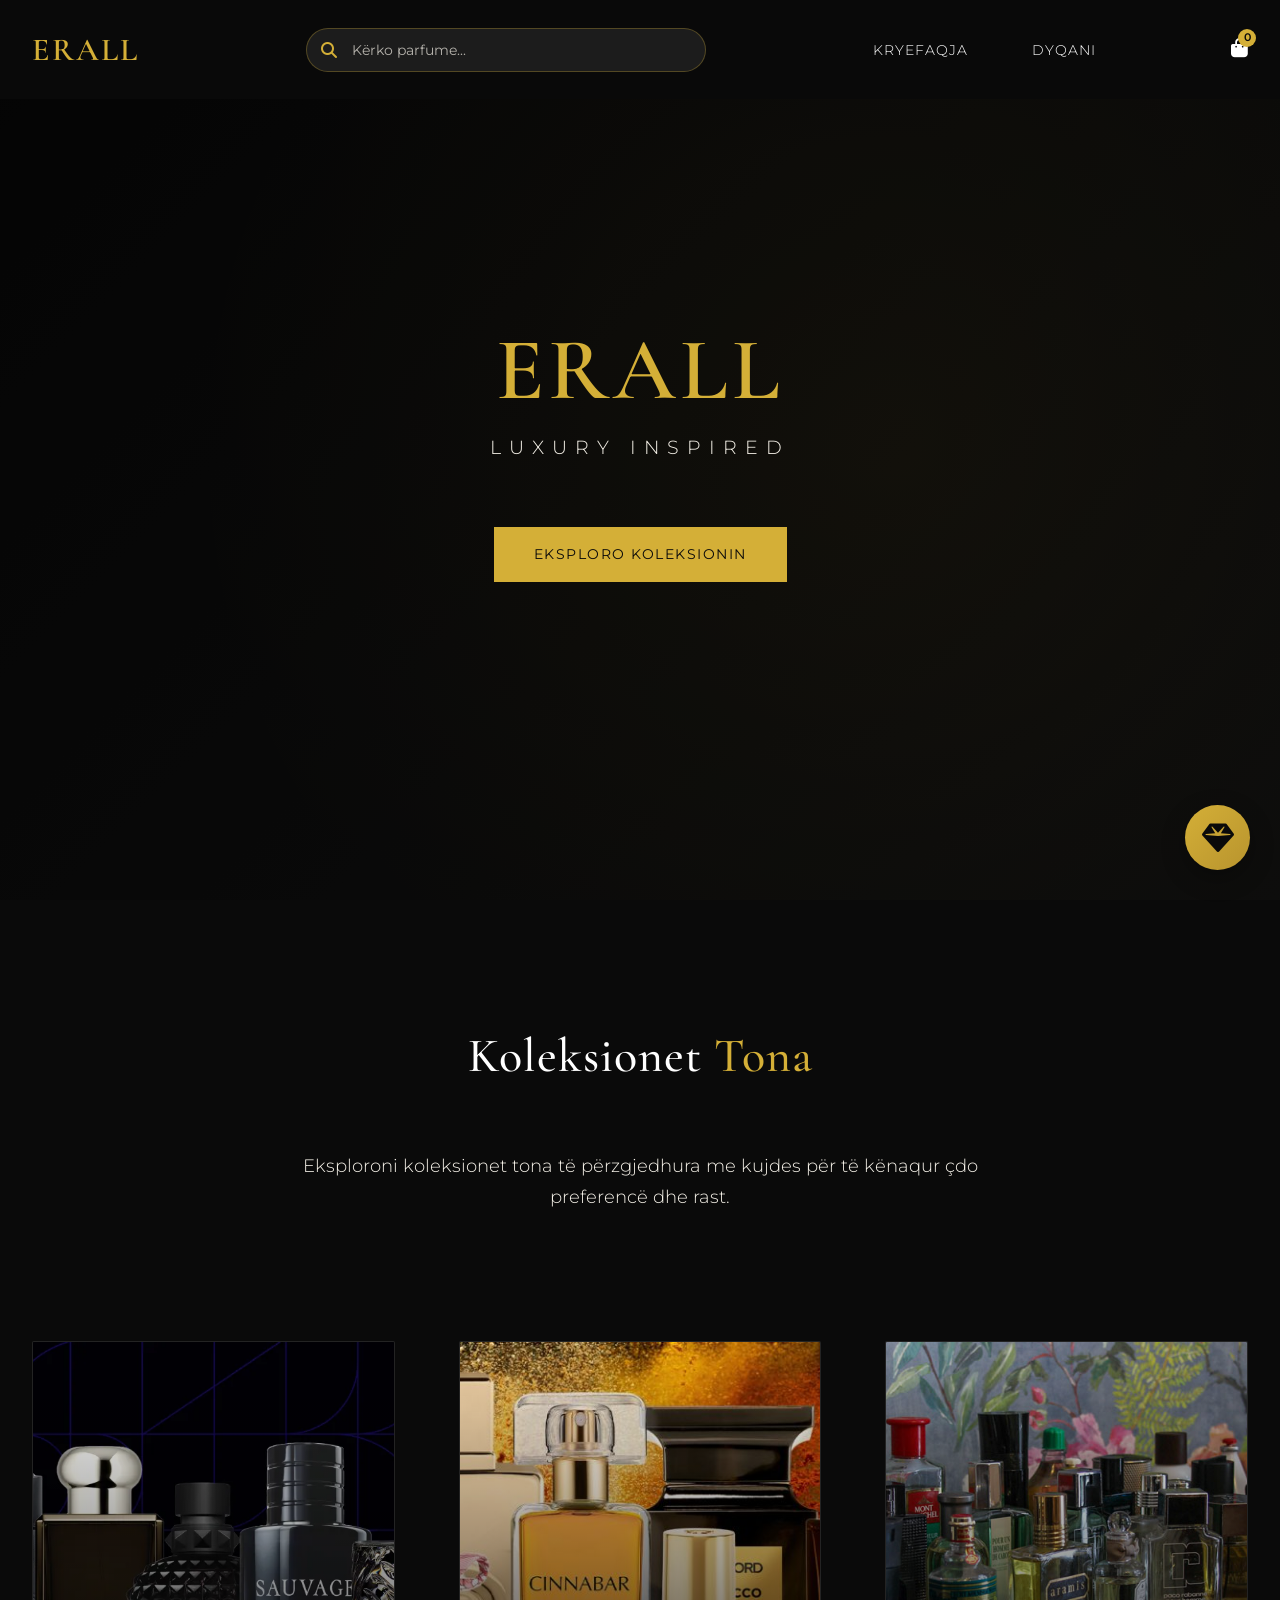
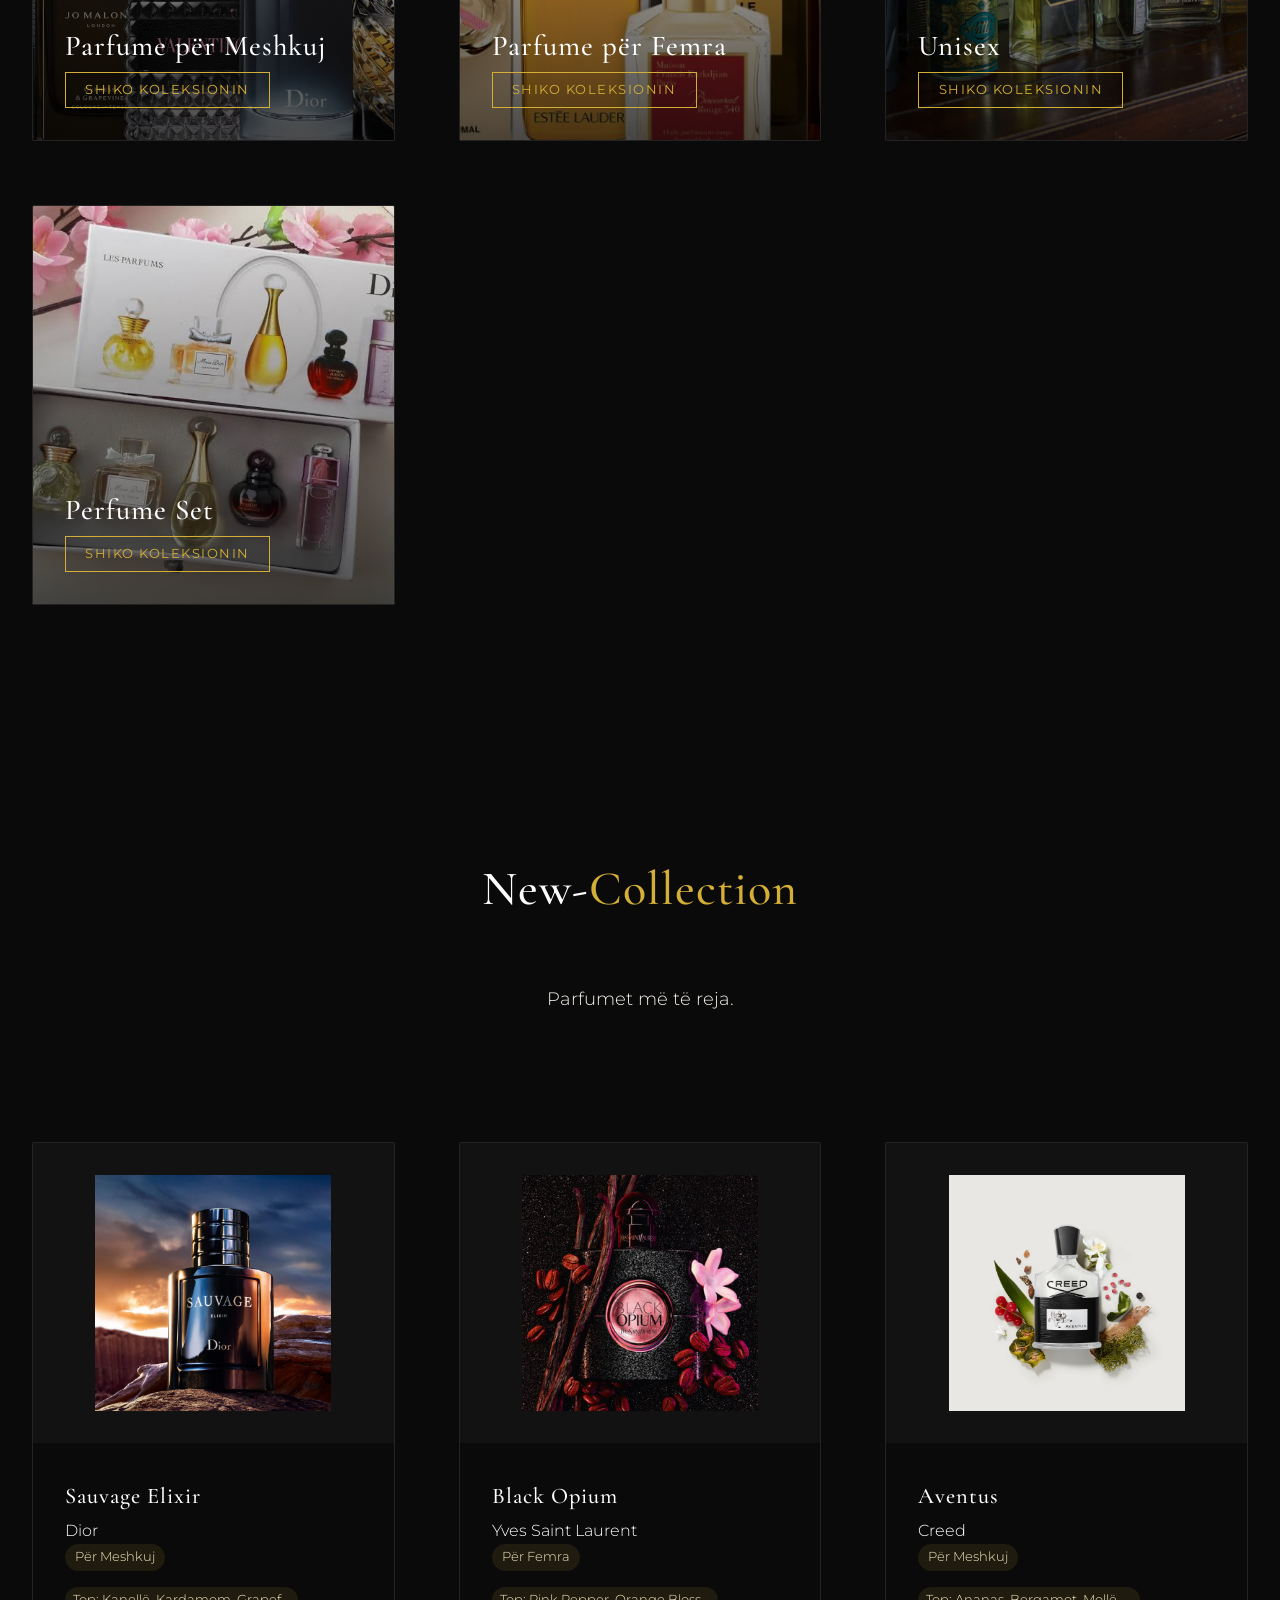
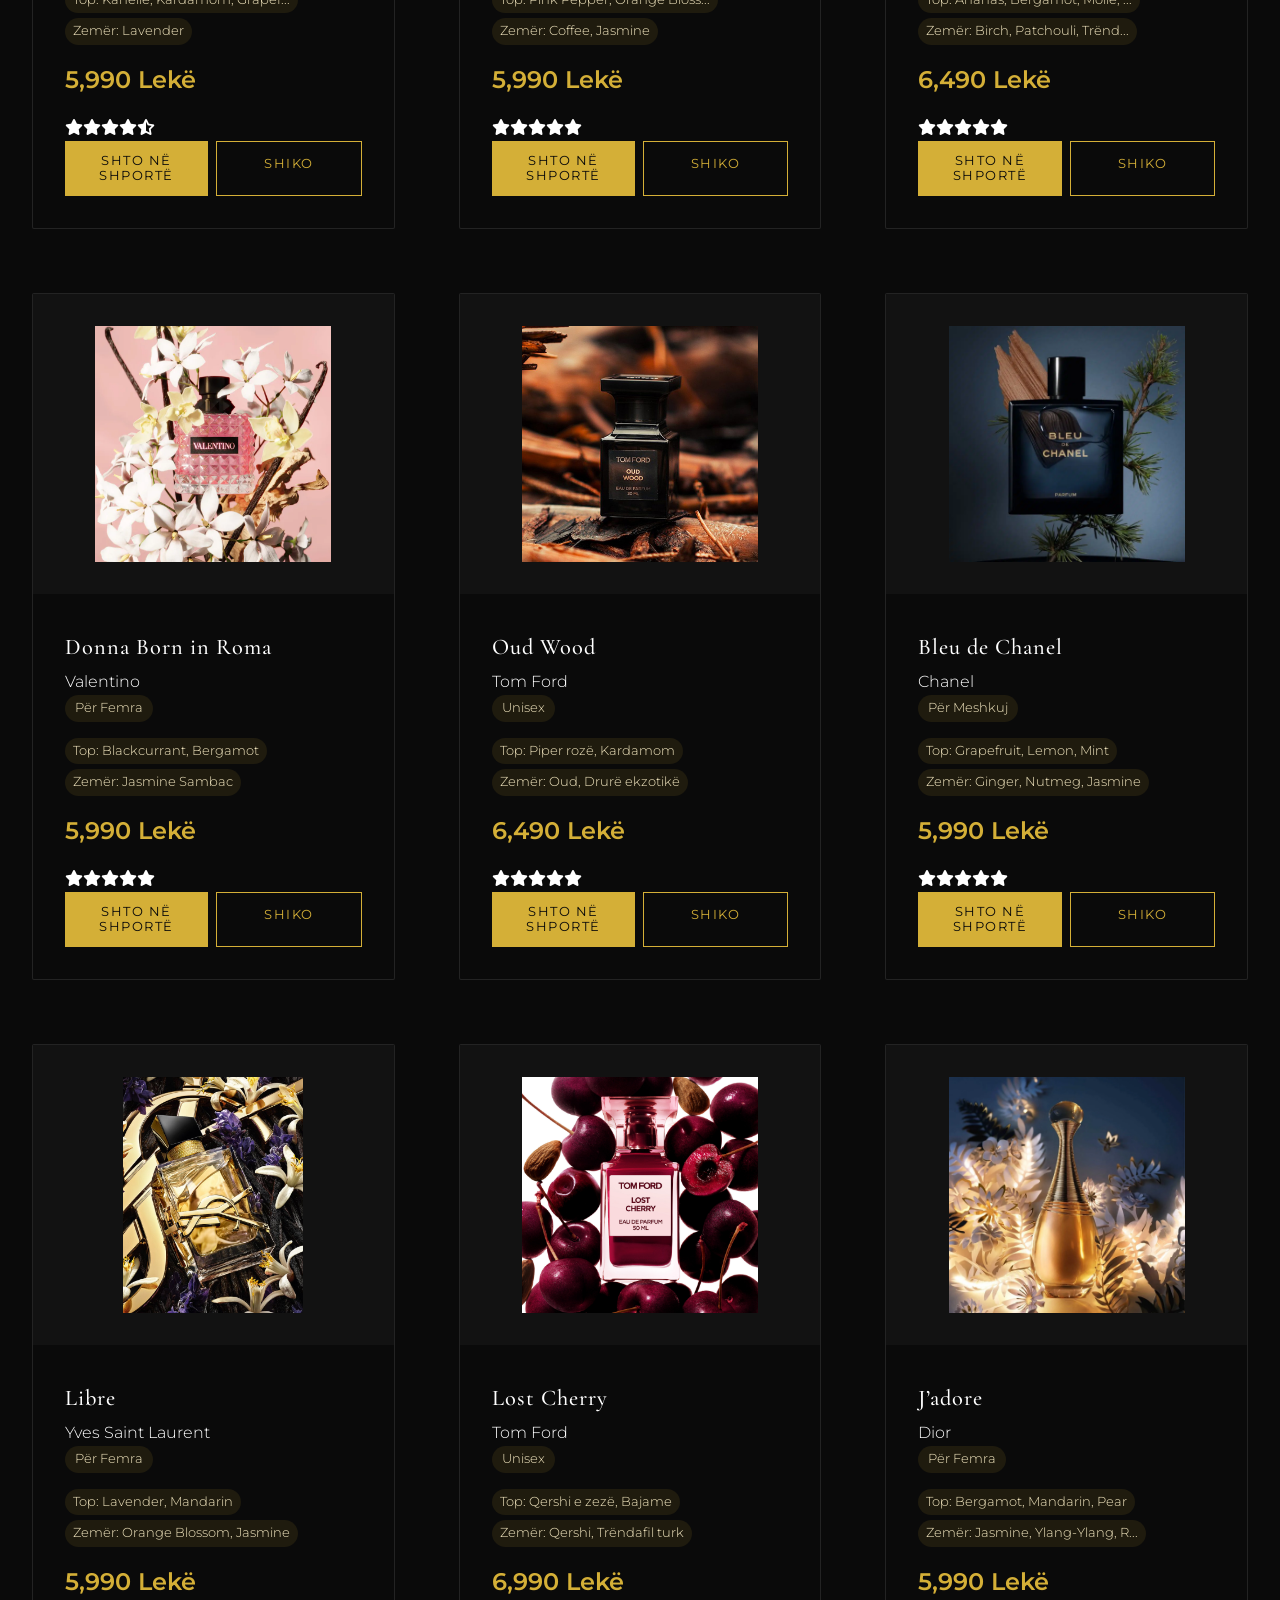
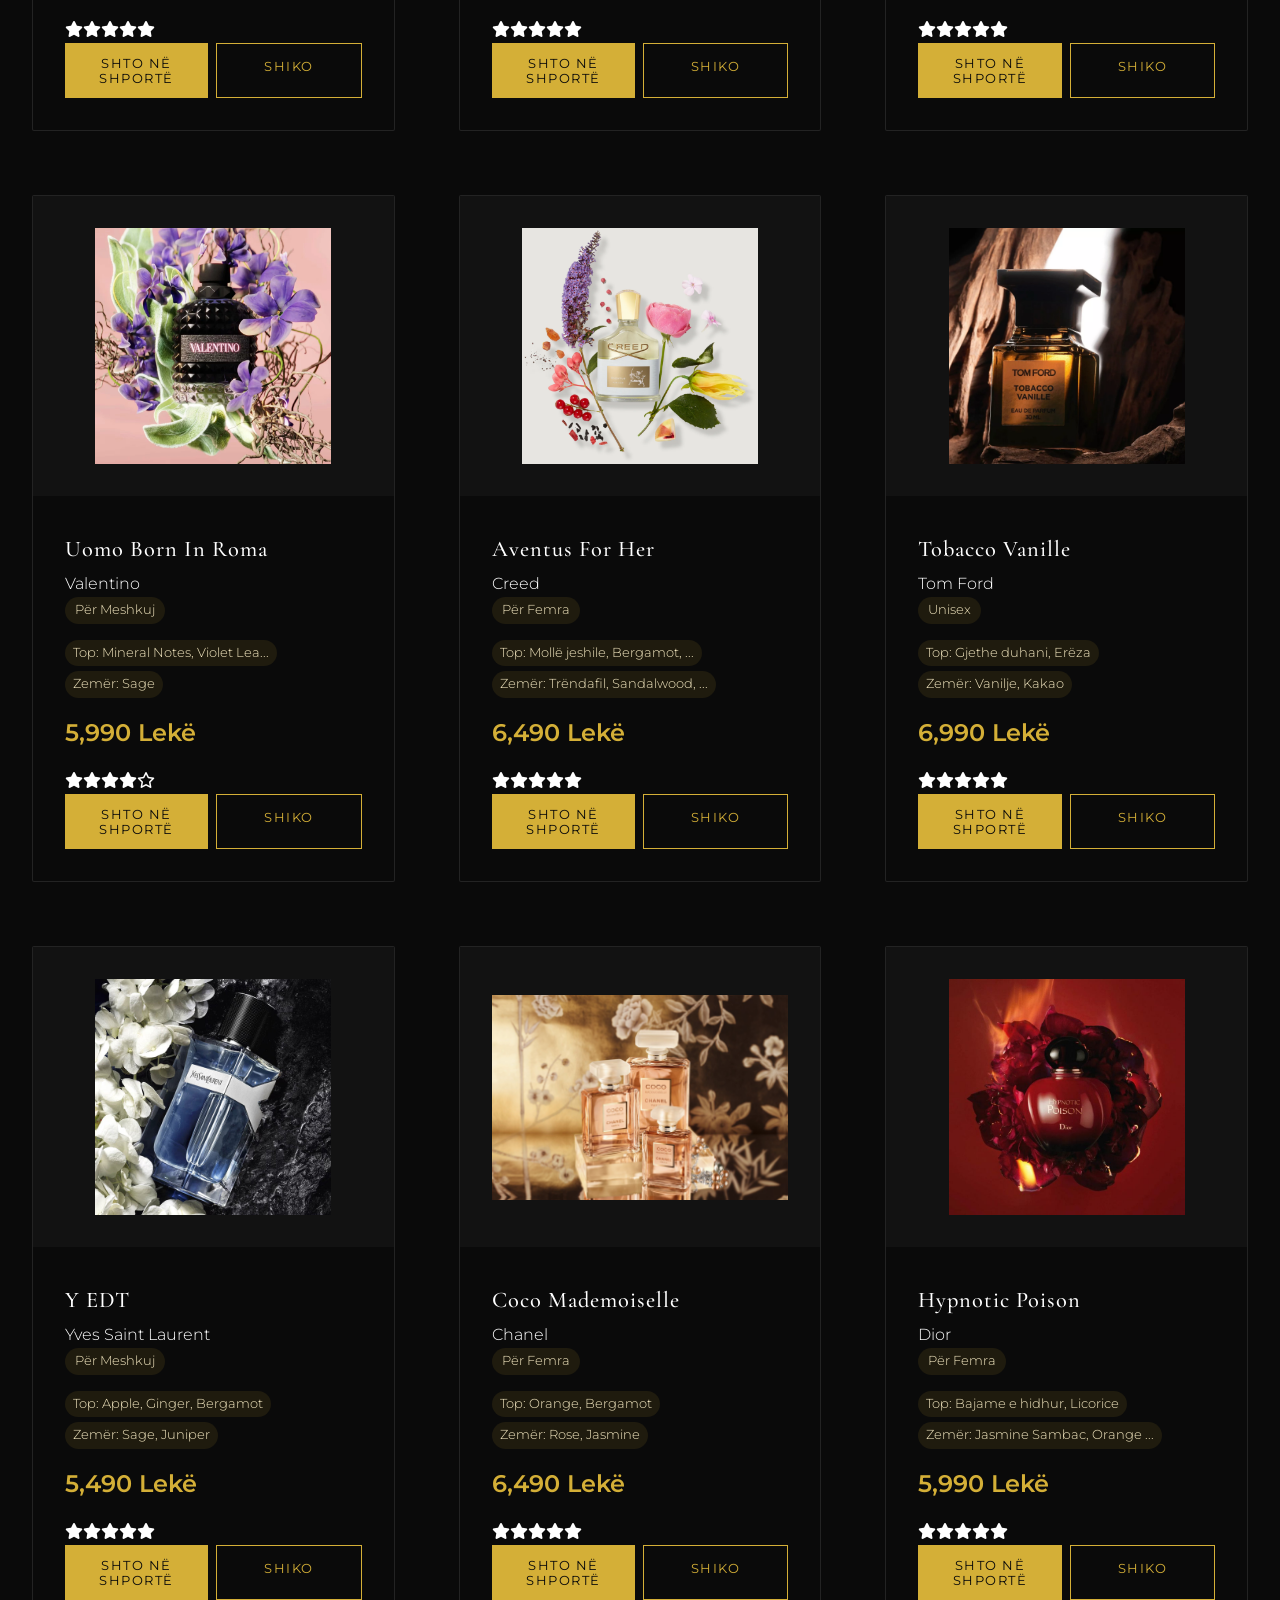
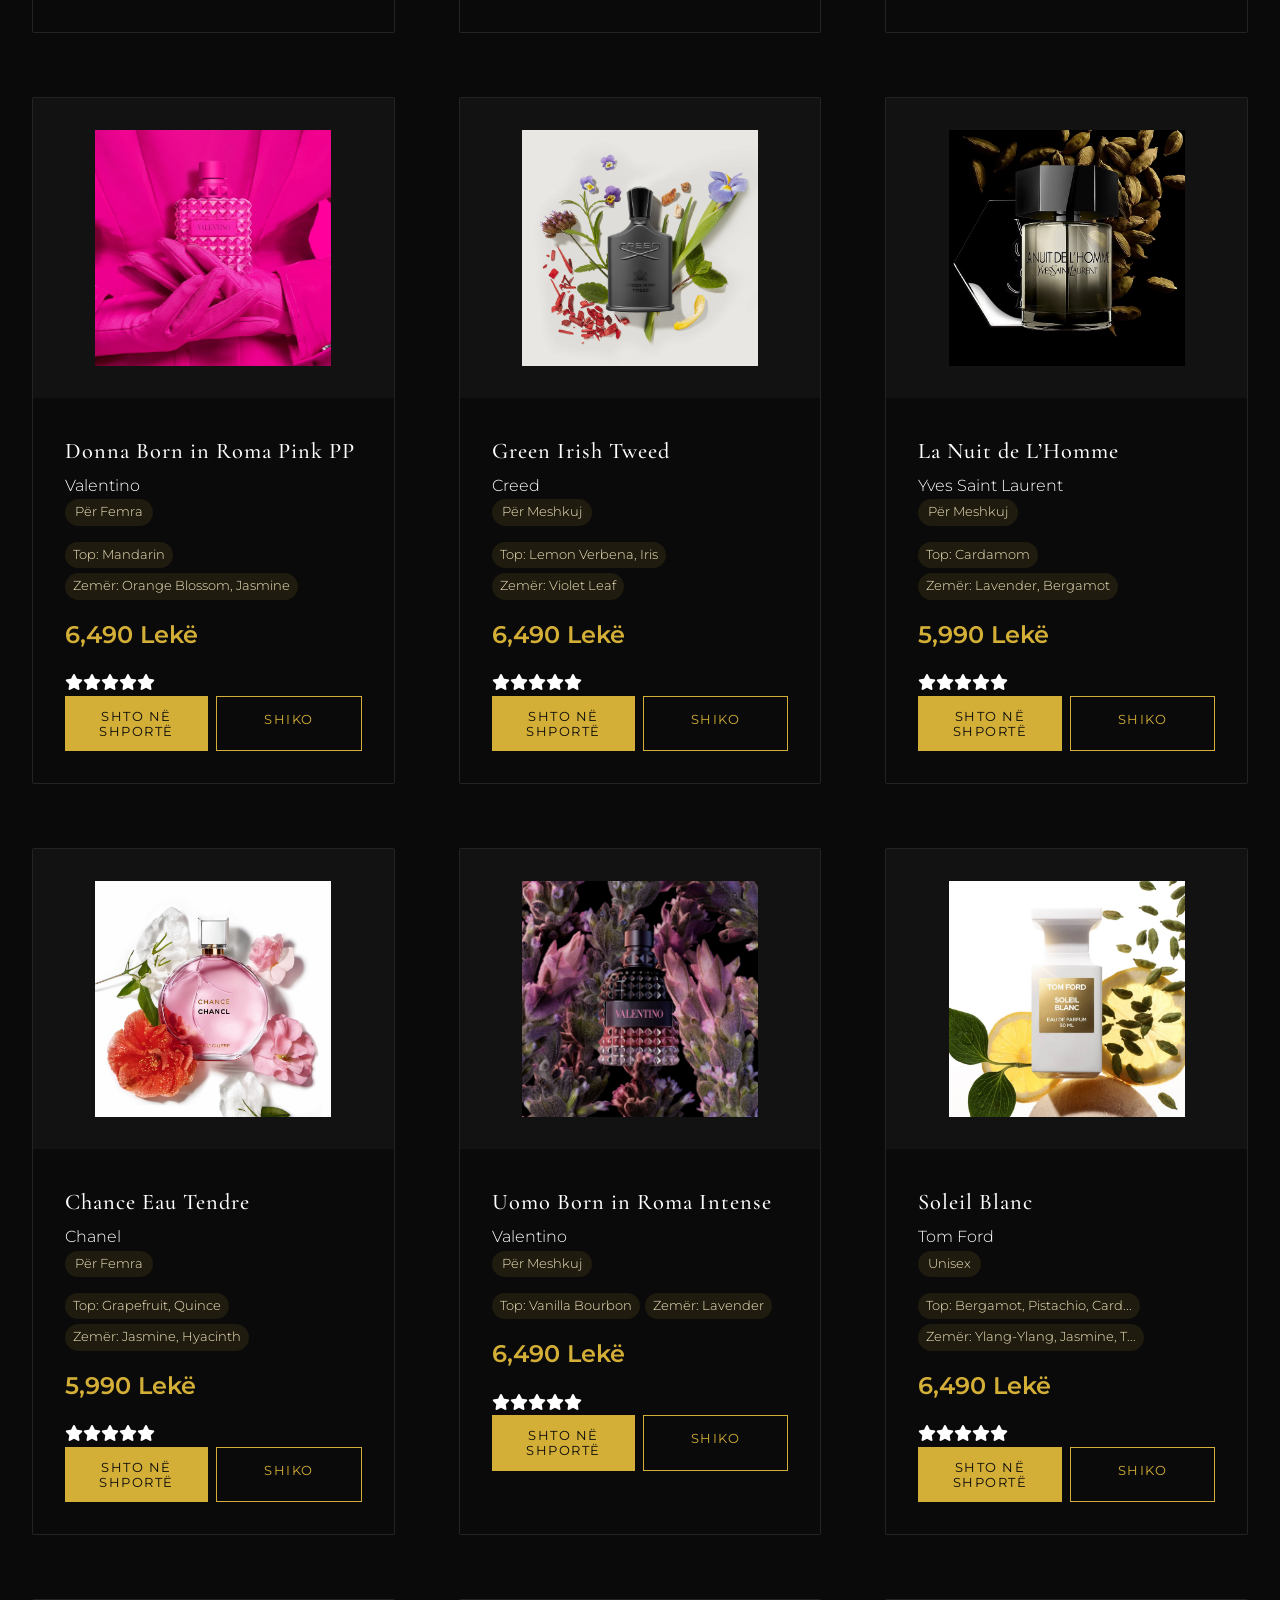
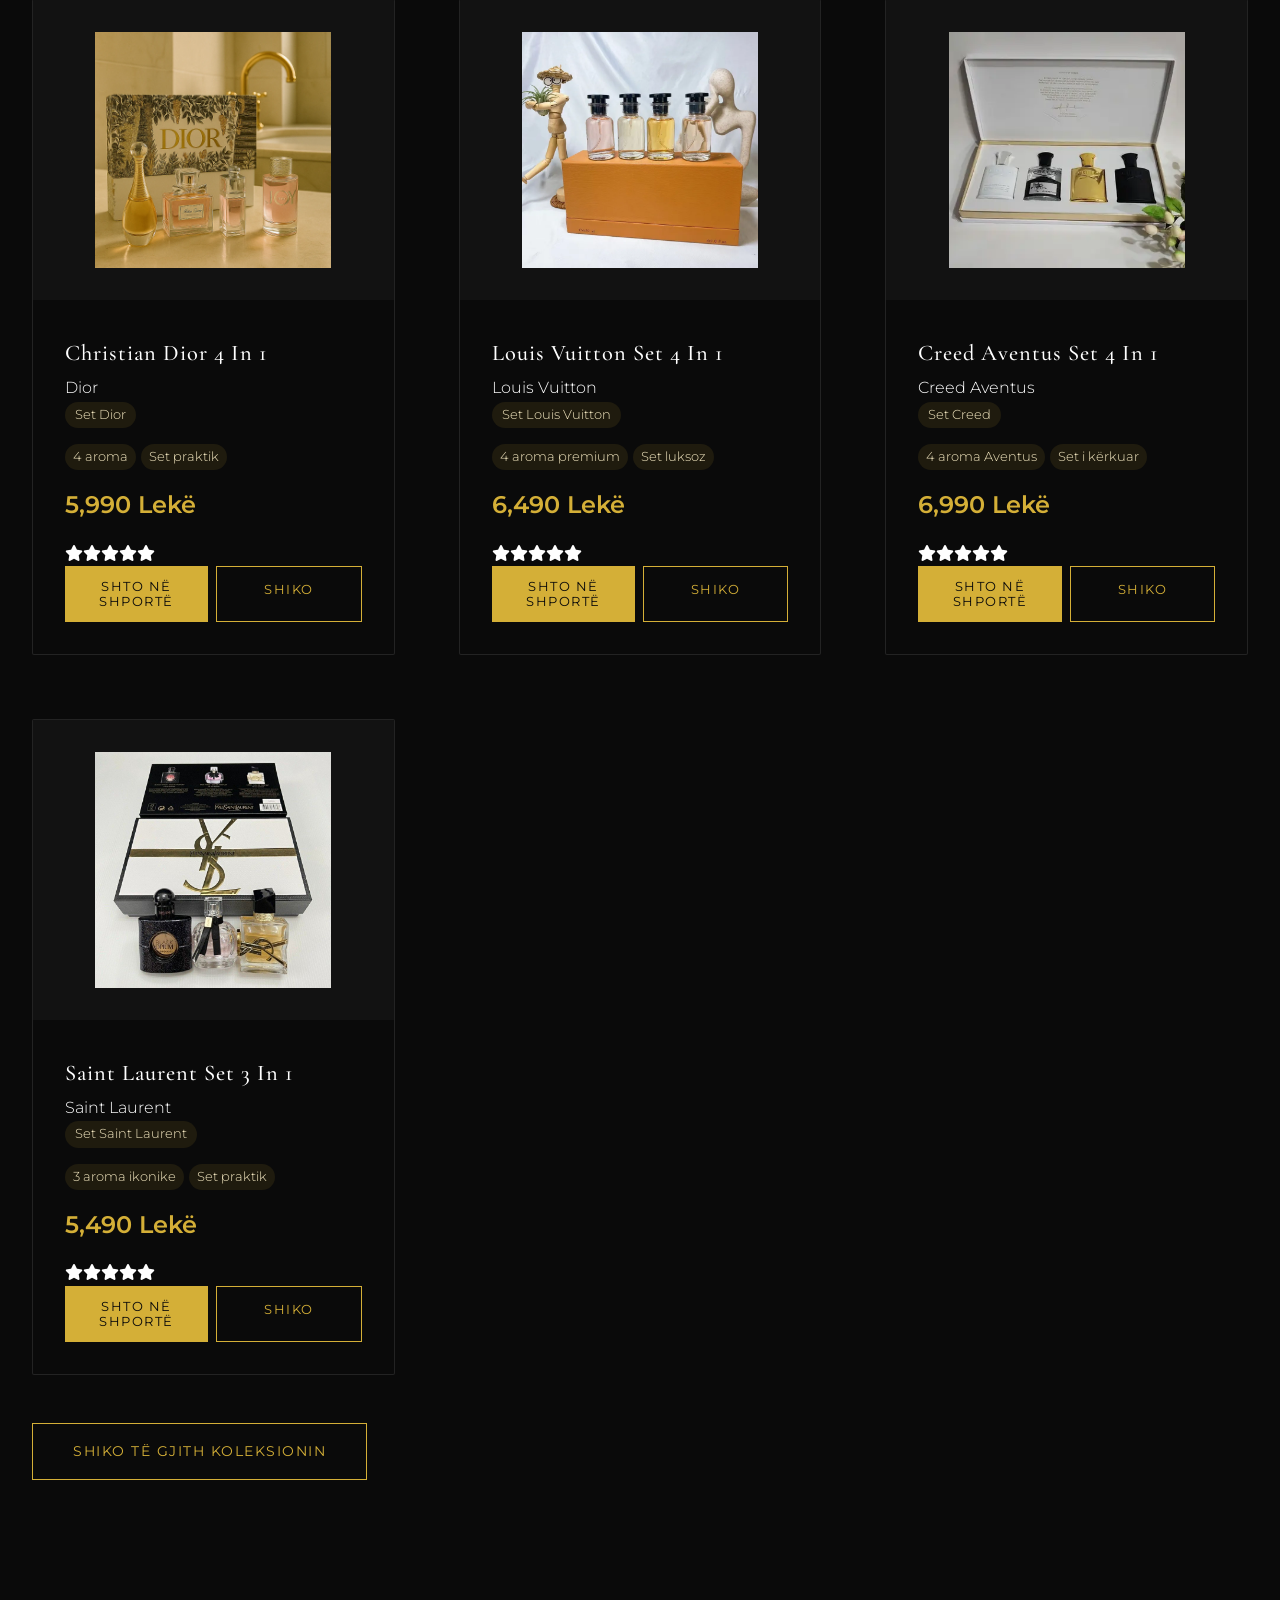
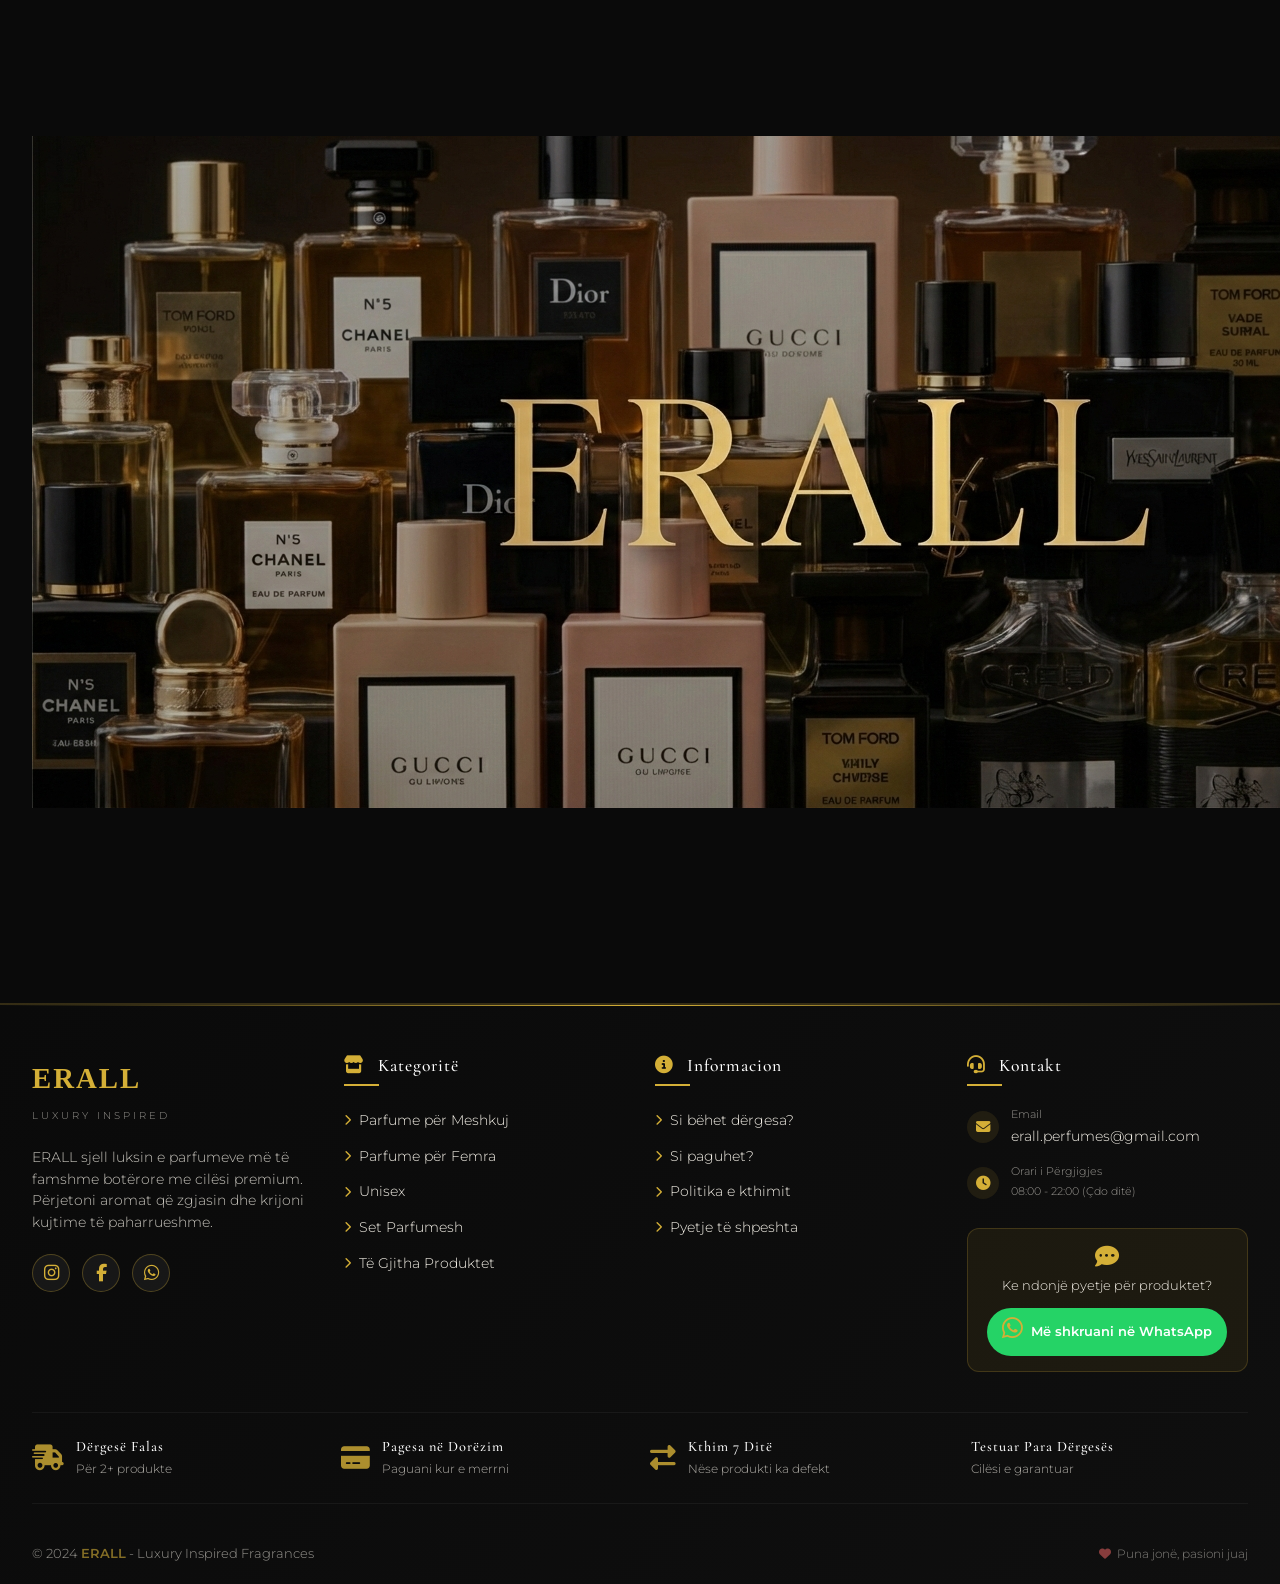
==== commit c3114b38: "Update index.html" ====
--- a/ERALL/index.html
+++ b/ERALL/index.html
@@ -1,191 +1,948 @@
-<!DOCTYPE html>
-<html lang="sq">
-<head>
-    <meta charset="UTF-8">
-    <meta name="viewport" content="width=device-width, initial-scale=1.0">
-    <title>ERALL - Inspired by Luxury </title>
-    <link rel="icon" href="images/img.png">
-    <link rel="stylesheet" href="css/style.css">
-    <link rel="stylesheet" href="https://cdnjs.cloudflare.com/ajax/libs/font-awesome/6.4.0/css/all.min.css">
-    <link href="https://fonts.googleapis.com/css2?family=Cormorant+Garamond:wght@300;400;500;600;700&family=Montserrat:wght@100;200;300;400;500&display=swap" rel="stylesheet">
-    <meta name="description" content="ERALL - Parfume luksoze të cilësië premium. Përjetoni luksin me çmim të arsyeshëm.">
-    <!-- Vercel Web Analytics -->
-    <script>
-        window.va = window.va || function () { (window.vaq = window.vaq || []).push(arguments); };
-    </script>
-    <script defer src="/_vercel/insights/script.js"></script>
-</head>
-<body>
-    <!-- Navbar i ngarkuar dinamisht -->
-    <div id="navbar-container"></div>
-
-    <!-- Hero Section with Video Background -->
-    <section class="hero hero-video">
-        <!-- Video Background -->
-        <video class="hero-video-bg" autoplay loop muted playsinline>
-            <source src="/images/video/vid3.mp4" type="video/mp4">
-            <!-- Fallback image nëse video nuk ngarkohet -->
-            <img src="images/img.png" alt="Background" class="hero-video-fallback">
-        </video>
-        
-        <!-- Overlay për tekst -->
-        <div class="hero-overlay"></div>
-        
-        <div class="hero-content">
-            <h1 class="hero-logo">ERALL</h1>
-            <p class="hero-subtitle">Luxury Inspired</p>
-            
-            <div class="hero-buttons">
-                <a href="shop.html" class="btn btn-primary">Eksploro Koleksionin</a>
-            </div>
-        </div>
-    </section>
-
-
-    <!-- Collections Section -->
-    <section class="section" id="collections">
-        <div class="container">
-            <h2 class="section-title">Koleksionet <span>Tona</span></h2>
-            <p class="section-subtitle">Eksploroni koleksionet tona të përzgjedhura me kujdes për të kënaqur çdo preferencë dhe rast.</p>
-            
-            <div class="collections-grid">
-                <div class="collection-card" onclick="window.location.href='shop.html?category=meshkuj'">
-                    <img src="images/menswlp.webp" alt="Men's Fragrances" class="collection-image">
-                    <div class="collection-content">
-                        <h3 class="collection-title">Parfume për Meshkuj</h3>
-                        <button class="btn btn-secondary btn-small">Shiko Koleksionin</button>
-                    </div>
-                </div>
-                
-                <div class="collection-card" onclick="window.location.href='shop.html?category=femra'">
-                    <img src="images/womenwlp.jpg" alt="Women's Fragrances" class="collection-image">
-                    <div class="collection-content">
-                        <h3 class="collection-title">Parfume për Femra</h3>
-                        <button class="btn btn-secondary btn-small">Shiko Koleksionin</button>
-                    </div>
-                </div>
-                
-                <div class="collection-card" onclick="window.location.href='shop.html?category=unisex'">
-                    <img src="images/bsllwlp.jpg" alt="Unisex Fragrances" class="collection-image">
-                    <div class="collection-content">
-                        <h3 class="collection-title">Unisex</h3>
-                        <button class="btn btn-secondary btn-small">Shiko Koleksionin</button>
-                    </div>
-                </div>
-
-                <div class="collection-card" onclick="window.location.href='shop.html?category=set'">
-                    <img src="images/set.jpg" alt="Perfume Set" class="collection-image">
-                    <div class="collection-content">
-                        <h3 class="collection-title">Perfume Set</h3>
-                        <button class="btn btn-secondary btn-small">Shiko Koleksionin</button>
-                    </div>
-                </div>
-                
-            </div>
-        </div>
-    </section>
-
-    <!-- Bestsellers Section -->
-    <section class="section bestsellers" id="bestsellers">
-        <div class="container">
-            <h2 class="section-title">New-<span>Collection</span></h2>
-            <p class="section-subtitle">Parfumet më të reja.</p>
-            
-            <div class="products-grid" id="bestsellers-container">
-                <!-- Bestseller produktet do të ngarkohen me JavaScript -->
-            </div>
-            
-            <div class="text-center" style="margin-top: 3rem;">
-                <a href="shop.html?category=all" class="btn btn-secondary">Shiko Të Gjith Koleksionin</a>
-            </div>
-        </div>
-    </section>
-
-    <!-- About Brand Preview -->
-    <section class="section about-preview">
-        <div class="container">
-            <div class="about-preview-content">
-                <div class="about-preview-image">
-                    <img src="images/img.png" alt="Perfume Making Process">
-                </div>
-            </div>
-        </div>
-    </section>
-
-    <!-- Footer i ngarkuar dinamisht -->
-    <div id="footer-container"></div>
-
-    <!-- Cart Sidebar -->
-    <div class="cart-overlay" id="cartOverlay">
-        <div class="cart-header">
-            <h3><i class="fas fa-shopping-bag"></i> Shporta Juaj</h3>
-            <button class="cart-close" onclick="toggleCart()">
-                <i class="fas fa-times"></i>
-            </button>
-        </div>
-        
-        <div class="cart-items" id="cartItems">
-            <!-- Cart items will be loaded here by JavaScript -->
-        </div>
-        
-        <div class="free-shipping-banner" id="freeShippingBanner" style="display: none;">
-            <i class="fas fa-shipping-fast"></i>
-            <span>Dërgesë FALAS për cdo porosi!</span>
-        </div>
-        
-        <div class="cart-footer">
-            <div class="cart-total">
-                <span><strong>TOTALI:</strong></span>
-                <span class="cart-total-amount" id="cartTotal">0 Lekë</span>
-            </div>
-            
-            <div class="cart-actions">
-                <button class="btn btn-primary" onclick="checkout()">
-                    <i class="fas fa-lock"></i> Vazhdo me Pagesën
-                </button>
-                <button class="btn btn-secondary" onclick="toggleCart()">
-                    <i class="fas fa-arrow-left"></i> Vazhdo Blerjen
-                </button>
-            </div>
-            
-            <div class="payment-methods">
-                <small><i class="fas fa-credit-card"></i> Paguani në dorëzim të porosisë </small>
-            </div>
-        </div>
-    </div>
-
-    <style>
-        .payment-methods {
-            text-align: center;
-            margin-top: 15px;
-            padding-top: 15px;
-            border-top: 1px solid rgba(255, 255, 255, 0.1);
-            color: var(--color-beige);
-            font-size: 0.8rem;
-            opacity: 0.7;
-        }
-        
-        .payment-methods i {
-            color: var(--color-gold);
-            margin-right: 5px;
-        }
-    </style>
-
-    <script src="js/main.js"></script>
-    <script src="js/products.js"></script>
-    <script src="js/search.js"></script>
-    <script src="js/cart.js"></script>
-    <script>
-        // Ngarko komponentët
-        loadComponent('navbar-container', 'components/navbar.html');
-        loadComponent('footer-container', 'components/footer.html');
-        
-        // Ngarko bestsellers në faqen kryesore
-        document.addEventListener('DOMContentLoaded', function() {
-            const bestsellers = getBestsellerProducts();
-            displayProducts(bestsellers, 'bestsellers-container');
-            updateCartCount();
-        });
-    </script>
-</body>
-</html>
+<!DOCTYPE html>
+<html lang="sq">
+<head>
+    <meta charset="UTF-8">
+    <meta name="viewport" content="width=device-width, initial-scale=1.0">
+    <title>ERALL - Inspired by Luxury </title>
+    <link rel="icon" href="images/img.png">
+    <link rel="stylesheet" href="css/style.css">
+    <link rel="stylesheet" href="https://cdnjs.cloudflare.com/ajax/libs/font-awesome/6.4.0/css/all.min.css">
+    <link href="https://fonts.googleapis.com/css2?family=Cormorant+Garamond:wght@300;400;500;600;700&family=Montserrat:wght@100;200;300;400;500&display=swap" rel="stylesheet">
+    <meta name="description" content="ERALL - Parfume luksoze të cilësië premium. Përjetoni luksin me çmim të arsyeshëm.">
+</head>
+<body>
+    <!-- Navbar i ngarkuar dinamisht -->
+    <div id="navbar-container"></div>
+
+    <!-- Hero Section with Video Background -->
+    <section class="hero hero-video">
+        <!-- Video Background -->
+        <video class="hero-video-bg" autoplay loop muted playsinline>
+            <source src="/images/video/vid3.mp4" type="video/mp4">
+            <!-- Fallback image nëse video nuk ngarkohet -->
+            <img src="images/img.png" alt="Background" class="hero-video-fallback">
+        </video>
+        
+        <!-- Overlay për tekst -->
+        <div class="hero-overlay"></div>
+        
+        <div class="hero-content">
+            <h1 class="hero-logo">ERALL</h1>
+            <p class="hero-subtitle">Luxury Inspired</p>
+            
+            <div class="hero-buttons">
+                <a href="shop.html" class="btn btn-primary">Eksploro Koleksionin</a>
+            </div>
+        </div>
+    </section>
+
+
+    <!-- Collections Section -->
+    <section class="section" id="collections">
+        <div class="container">
+            <h2 class="section-title">Koleksionet <span>Tona</span></h2>
+            <p class="section-subtitle">Eksploroni koleksionet tona të përzgjedhura me kujdes për të kënaqur çdo preferencë dhe rast.</p>
+            
+            <div class="collections-grid">
+                <div class="collection-card" onclick="window.location.href='shop.html?category=meshkuj'">
+                    <img src="images/menswlp.webp" alt="Men's Fragrances" class="collection-image">
+                    <div class="collection-content">
+                        <h3 class="collection-title">Parfume për Meshkuj</h3>
+                        <button class="btn btn-secondary btn-small">Shiko Koleksionin</button>
+                    </div>
+                </div>
+                
+                <div class="collection-card" onclick="window.location.href='shop.html?category=femra'">
+                    <img src="images/womenwlp.jpg" alt="Women's Fragrances" class="collection-image">
+                    <div class="collection-content">
+                        <h3 class="collection-title">Parfume për Femra</h3>
+                        <button class="btn btn-secondary btn-small">Shiko Koleksionin</button>
+                    </div>
+                </div>
+                
+                <div class="collection-card" onclick="window.location.href='shop.html?category=unisex'">
+                    <img src="images/bsllwlp.jpg" alt="Unisex Fragrances" class="collection-image">
+                    <div class="collection-content">
+                        <h3 class="collection-title">Unisex</h3>
+                        <button class="btn btn-secondary btn-small">Shiko Koleksionin</button>
+                    </div>
+                </div>
+
+                <div class="collection-card" onclick="window.location.href='shop.html?category=set'">
+                    <img src="images/set.jpg" alt="Perfume Set" class="collection-image">
+                    <div class="collection-content">
+                        <h3 class="collection-title">Perfume Set</h3>
+                        <button class="btn btn-secondary btn-small">Shiko Koleksionin</button>
+                    </div>
+                </div>
+                
+            </div>
+        </div>
+    </section>
+
+    <!-- Bestsellers Section -->
+    <section class="section bestsellers" id="bestsellers">
+        <div class="container">
+            <h2 class="section-title">New-<span>Collection</span></h2>
+            <p class="section-subtitle">Parfumet më të reja.</p>
+            
+            <div class="products-grid" id="bestsellers-container">
+                <!-- Bestseller produktet do të ngarkohen me JavaScript -->
+            </div>
+            
+            <div class="text-center" style="margin-top: 3rem;">
+                <a href="shop.html?category=all" class="btn btn-secondary">Shiko Të Gjith Koleksionin</a>
+            </div>
+        </div>
+    </section>
+
+    <!-- About Brand Preview -->
+    <section class="section about-preview">
+        <div class="container">
+            <div class="about-preview-content">
+                <div class="about-preview-image">
+                    <img src="images/img.png" alt="Perfume Making Process">
+                </div>
+            </div>
+        </div>
+    </section>
+
+    <!-- Footer i ngarkuar dinamisht -->
+    <div id="footer-container"></div>
+
+    <!-- Cart Sidebar -->
+    <div class="cart-overlay" id="cartOverlay">
+        <div class="cart-header">
+            <h3><i class="fas fa-shopping-bag"></i> Shporta Juaj</h3>
+            <button class="cart-close" onclick="toggleCart()">
+                <i class="fas fa-times"></i>
+            </button>
+        </div>
+        
+        <div class="cart-items" id="cartItems">
+            <!-- Cart items will be loaded here by JavaScript -->
+        </div>
+        
+        <div class="free-shipping-banner" id="freeShippingBanner" style="display: none;">
+            <i class="fas fa-shipping-fast"></i>
+            <span>Dërgesë FALAS për cdo porosi!</span>
+        </div>
+        
+        <div class="cart-footer">
+            <div class="cart-total">
+                <span><strong>TOTALI:</strong></span>
+                <span class="cart-total-amount" id="cartTotal">0 Lekë</span>
+            </div>
+            
+            <div class="cart-actions">
+                <button class="btn btn-primary" onclick="checkout()">
+                    <i class="fas fa-lock"></i> Vazhdo me Pagesën
+                </button>
+                <button class="btn btn-secondary" onclick="toggleCart()">
+                    <i class="fas fa-arrow-left"></i> Vazhdo Blerjen
+                </button>
+            </div>
+            
+            <div class="payment-methods">
+                <small><i class="fas fa-credit-card"></i> Paguani në dorëzim të porosisë </small>
+            </div>
+        </div>
+    </div>
+
+    <style>
+        .payment-methods {
+            text-align: center;
+            margin-top: 15px;
+            padding-top: 15px;
+            border-top: 1px solid rgba(255, 255, 255, 0.1);
+            color: var(--color-beige);
+            font-size: 0.8rem;
+            opacity: 0.7;
+        }
+        
+        .payment-methods i {
+            color: var(--color-gold);
+            margin-right: 5px;
+        }
+    </style>
+
+    <script src="js/main.js"></script>
+    <script src="js/products.js"></script>
+    <script src="js/search.js"></script>
+    <script src="js/cart.js"></script>
+    <script>
+        // Ngarko komponentët
+        loadComponent('navbar-container', 'components/navbar.html');
+        loadComponent('footer-container', 'components/footer.html');
+        
+        // Ngarko bestsellers në faqen kryesore
+        document.addEventListener('DOMContentLoaded', function() {
+            const bestsellers = getBestsellerProducts();
+            displayProducts(bestsellers, 'bestsellers-container');
+            updateCartCount();
+        });
+    </script>
+    <style>
+        :root {
+            --chat-dark: #0a0a0a;
+            --chat-darker: #050505;
+            --chat-gold: #D4AF37;
+            --chat-gold-light: #e8c45e;
+            --chat-beige: #e8e0d5;
+            --chat-border: rgba(212, 175, 55, 0.2);
+            --chat-glass: rgba(10, 10, 10, 0.95);
+            --chat-white: #ffffff;
+            --chat-gray: #888888;
+        }
+
+        /* Floating Button - z-index shumë i lartë */
+        .chat-float-btn {
+            position: fixed;
+            bottom: 30px;
+            right: 30px;
+            width: 65px;
+            height: 65px;
+            background: linear-gradient(135deg, var(--chat-gold) 0%, #b8942e 100%);
+            border-radius: 50%;
+            display: flex;
+            align-items: center;
+            justify-content: center;
+            cursor: pointer;
+            z-index: 999999;
+            box-shadow: 0 8px 25px rgba(0,0,0,0.3), 0 0 0 0 rgba(212,175,55,0.4);
+            transition: all 0.3s ease;
+            animation: pulse-glow 2s infinite;
+        }
+
+        .chat-float-btn:hover {
+            transform: scale(1.08);
+            box-shadow: 0 10px 30px rgba(212,175,55,0.4);
+        }
+
+        .chat-float-btn i {
+            font-size: 32px;
+            color: #0a0a0a;
+        }
+
+        @keyframes pulse-glow {
+            0% { box-shadow: 0 8px 25px rgba(0,0,0,0.3), 0 0 0 0 rgba(212,175,55,0.4); }
+            70% { box-shadow: 0 8px 25px rgba(0,0,0,0.3), 0 0 0 12px rgba(212,175,55,0); }
+            100% { box-shadow: 0 8px 25px rgba(0,0,0,0.3), 0 0 0 0 rgba(212,175,55,0); }
+        }
+
+        /* Chat Widget - z-index më i lartë se gjithçka */
+        .chat-widget {
+            position: fixed;
+            bottom: 110px;
+            right: 30px;
+            width: 460px;
+            height: 650px;
+            max-height: 80vh;
+            background: var(--chat-glass);
+            backdrop-filter: blur(20px);
+            border-radius: 28px;
+            border: 1px solid var(--chat-border);
+            box-shadow: 0 25px 50px -12px rgba(0,0,0,0.5);
+            display: flex;
+            flex-direction: column;
+            overflow: hidden;
+            z-index: 999999;
+            transition: all 0.3s cubic-bezier(0.4, 0, 0.2, 1);
+            transform: scale(0);
+            opacity: 0;
+            transform-origin: bottom right;
+            pointer-events: none;
+            font-family: 'Montserrat', 'Segoe UI', sans-serif;
+        }
+
+        .chat-widget.open {
+            transform: scale(1);
+            opacity: 1;
+            pointer-events: all;
+        }
+
+        /* Header */
+        .chat-header {
+            background: linear-gradient(135deg, #0f0f0f 0%, #050505 100%);
+            padding: 18px 20px;
+            border-bottom: 1px solid var(--chat-border);
+            display: flex;
+            justify-content: space-between;
+            align-items: center;
+            flex-shrink: 0;
+        }
+
+        .chat-header-left {
+            display: flex;
+            align-items: center;
+            gap: 12px;
+        }
+
+        .chat-avatar {
+            width: 42px;
+            height: 42px;
+            background: linear-gradient(135deg, var(--chat-gold), #b8942e);
+            border-radius: 50%;
+            display: flex;
+            align-items: center;
+            justify-content: center;
+        }
+
+        .chat-avatar i {
+            font-size: 22px;
+            color: #0a0a0a;
+        }
+
+        .chat-header-info h4 {
+            margin: 0;
+            font-size: 1rem;
+            font-weight: 600;
+            color: var(--chat-gold);
+            letter-spacing: 1px;
+        }
+
+        .chat-header-info p {
+            margin: 3px 0 0;
+            font-size: 0.7rem;
+            color: var(--chat-beige);
+            opacity: 0.7;
+        }
+
+        .api-status {
+            font-size: 0.65rem;
+            margin-top: 2px;
+            color: #4CAF50;
+        }
+
+        /* Butoni Close - i rregulluar për klikueshmëri */
+        .chat-close {
+            background: rgba(255,255,255,0.1);
+            border: none;
+            color: var(--chat-beige);
+            font-size: 20px;
+            width: 36px;
+            height: 36px;
+            border-radius: 50%;
+            cursor: pointer;
+            transition: all 0.2s;
+            display: flex;
+            align-items: center;
+            justify-content: center;
+        }
+
+        .chat-close:hover {
+            background: rgba(212,175,55,0.3);
+            color: var(--chat-gold);
+            transform: rotate(90deg);
+        }
+
+        /* Messages Area */
+        .chat-messages {
+            flex: 1;
+            overflow-y: auto;
+            padding: 20px;
+            display: flex;
+            flex-direction: column;
+            gap: 16px;
+            scroll-behavior: smooth;
+        }
+
+        .chat-messages::-webkit-scrollbar {
+            width: 5px;
+        }
+
+        .chat-messages::-webkit-scrollbar-track {
+            background: rgba(255,255,255,0.05);
+            border-radius: 10px;
+        }
+
+        .chat-messages::-webkit-scrollbar-thumb {
+            background: var(--chat-gold);
+            border-radius: 10px;
+        }
+
+        /* Message Bubbles */
+        .message {
+            max-width: 95%;
+            animation: fadeInUp 0.3s ease;
+        }
+
+        .message.bot {
+            align-self: flex-start;
+        }
+
+        .message.user {
+            align-self: flex-end;
+        }
+
+        .bubble {
+            padding: 12px 16px;
+            border-radius: 20px;
+            font-size: 0.85rem;
+            line-height: 1.5;
+            word-wrap: break-word;
+            white-space: pre-wrap;
+        }
+
+        .bot .bubble {
+            background: rgba(30, 30, 35, 0.95);
+            border: 1px solid rgba(212,175,55,0.25);
+            border-radius: 20px 20px 20px 4px;
+            color: var(--chat-beige);
+        }
+
+        .user .bubble {
+            background: linear-gradient(135deg, var(--chat-gold), #b8942e);
+            color: #0a0a0a;
+            border-radius: 20px 20px 4px 20px;
+            font-weight: 500;
+        }
+
+        .message-time {
+            font-size: 0.6rem;
+            margin-top: 5px;
+            opacity: 0.5;
+            color: var(--chat-gray);
+        }
+
+        /* Typing Indicator */
+        .typing-indicator {
+            display: flex;
+            gap: 5px;
+            padding: 10px 16px;
+            background: rgba(30,30,35,0.9);
+            border-radius: 20px;
+            width: fit-content;
+            border: 1px solid rgba(212,175,55,0.25);
+        }
+
+        .typing-indicator span {
+            width: 8px;
+            height: 8px;
+            background: var(--chat-gold);
+            border-radius: 50%;
+            animation: typing 1.4s infinite;
+        }
+
+        .typing-indicator span:nth-child(2) { animation-delay: 0.2s; }
+        .typing-indicator span:nth-child(3) { animation-delay: 0.4s; }
+
+        @keyframes typing {
+            0%, 60%, 100% { transform: translateY(0); opacity: 0.4; }
+            30% { transform: translateY(-8px); opacity: 1; }
+        }
+
+        @keyframes fadeInUp {
+            from {
+                opacity: 0;
+                transform: translateY(10px);
+            }
+            to {
+                opacity: 1;
+                transform: translateY(0);
+            }
+        }
+
+        /* Product Card */
+        .chat-product-card {
+            background: rgba(20,20,25,0.98);
+            border-radius: 16px;
+            margin-top: 12px;
+            margin-bottom: 8px;
+            padding: 12px;
+            border: 1px solid rgba(212,175,55,0.3);
+            display: flex;
+            gap: 12px;
+            transition: 0.2s;
+        }
+
+        .chat-product-card:hover {
+            transform: translateX(5px);
+            border-color: var(--chat-gold);
+        }
+
+        .chat-product-card img {
+            width: 65px;
+            height: 65px;
+            object-fit: cover;
+            border-radius: 10px;
+            background: #1a1a1a;
+        }
+
+        .chat-product-info {
+            flex: 1;
+        }
+
+        .chat-product-info h4 {
+            margin: 0 0 4px;
+            font-size: 0.9rem;
+            color: var(--chat-gold);
+        }
+
+        .chat-product-info .brand {
+            font-size: 0.7rem;
+            color: var(--chat-beige);
+            opacity: 0.7;
+        }
+
+        .chat-product-info .price {
+            font-size: 0.8rem;
+            font-weight: 600;
+            color: var(--chat-white);
+            margin: 5px 0;
+        }
+
+        .product-badge {
+            display: inline-block;
+            background: rgba(212,175,55,0.2);
+            padding: 2px 8px;
+            border-radius: 12px;
+            font-size: 0.65rem;
+            margin-right: 5px;
+            margin-bottom: 4px;
+            color: var(--chat-gold);
+        }
+
+        .product-card-actions {
+            display: flex;
+            gap: 8px;
+            margin-top: 6px;
+        }
+
+        .chat-btn-sm {
+            background: rgba(212,175,55,0.2);
+            border: 1px solid var(--chat-gold);
+            padding: 5px 12px;
+            border-radius: 20px;
+            font-size: 0.7rem;
+            color: var(--chat-gold);
+            cursor: pointer;
+            transition: 0.2s;
+            font-weight: 500;
+        }
+
+        .chat-btn-sm:hover {
+            background: var(--chat-gold);
+            color: #0a0a0a;
+        }
+
+        .chat-btn-primary-sm {
+            background: var(--chat-gold);
+            border: none;
+            color: #0a0a0a;
+        }
+
+        .chat-btn-primary-sm:hover {
+            background: var(--chat-gold-light);
+        }
+
+        /* Quick Replies */
+        .quick-replies {
+            display: flex;
+            flex-wrap: wrap;
+            gap: 8px;
+            margin-top: 12px;
+        }
+
+        .quick-reply {
+            background: rgba(212,175,55,0.15);
+            border: 1px solid rgba(212,175,55,0.4);
+            padding: 6px 14px;
+            border-radius: 25px;
+            font-size: 0.7rem;
+            color: var(--chat-gold);
+            cursor: pointer;
+            transition: 0.2s;
+        }
+
+        .quick-reply:hover {
+            background: var(--chat-gold);
+            color: #0a0a0a;
+        }
+
+        /* Input Area */
+        .chat-input-area {
+            padding: 15px 20px;
+            background: rgba(10,10,10,0.98);
+            border-top: 1px solid var(--chat-border);
+            display: flex;
+            gap: 10px;
+            align-items: center;
+            flex-shrink: 0;
+        }
+
+        .chat-input-area input {
+            flex: 1;
+            background: rgba(30,30,35,0.9);
+            border: 1px solid var(--chat-border);
+            border-radius: 30px;
+            padding: 12px 18px;
+            color: var(--chat-white);
+            font-size: 0.85rem;
+            outline: none;
+            transition: 0.2s;
+        }
+
+        .chat-input-area input:focus {
+            border-color: var(--chat-gold);
+        }
+
+        .chat-send-btn {
+            background: var(--chat-gold);
+            border: none;
+            width: 42px;
+            height: 42px;
+            border-radius: 50%;
+            display: flex;
+            align-items: center;
+            justify-content: center;
+            cursor: pointer;
+            transition: 0.2s;
+        }
+
+        .chat-send-btn i {
+            color: #0a0a0a;
+            font-size: 18px;
+        }
+
+        .chat-send-btn:hover {
+            background: var(--chat-gold-light);
+            transform: scale(1.05);
+        }
+
+        /* Responsive */
+        @media (max-width: 768px) {
+            .chat-widget {
+                width: calc(100vw - 40px);
+                max-width: 460px;
+                height: 70vh;
+                right: 20px;
+                bottom: 90px;
+            }
+        }
+
+        @media (max-width: 480px) {
+            .chat-widget {
+                width: calc(100vw - 30px);
+                right: 15px;
+                bottom: 85px;
+            }
+            
+            .chat-float-btn {
+                width: 55px;
+                height: 55px;
+                bottom: 20px;
+                right: 20px;
+            }
+            
+            .chat-float-btn i {
+                font-size: 26px;
+            }
+        }
+    </style>
+</head>
+<body>
+
+<div class="chat-float-btn" id="chatFloatBtn">
+    <i class="fas fa-gem"></i>
+</div>
+
+<div class="chat-widget" id="chatWidget">
+    <div class="chat-header">
+        <div class="chat-header-left">
+            <div class="chat-avatar">
+                <i class="fas fa-crown"></i>
+            </div>
+            <div class="chat-header-info">
+                <h4>ERALL AI</h4>
+                <p>Perfume Expert · Premium</p>
+                <div class="api-status" id="apiStatus">✨ AI Online</div>
+            </div>
+        </div>
+        <button class="chat-close" id="chatCloseBtn">
+            <i class="fas fa-times"></i>
+        </button>
+    </div>
+    <div class="chat-messages" id="chatMessages"></div>
+    <div class="chat-input-area">
+        <input type="text" id="chatInput" placeholder="Shkruani mesazhin tuaj..." autocomplete="off">
+        <button class="chat-send-btn" id="chatSendBtn">
+            <i class="fas fa-arrow-up"></i>
+        </button>
+    </div>
+</div>
+
+<script>
+    (function() {
+        const API_PROVIDER = 'GROQ';
+        const GROQ_API_KEY = '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';
+        
+        let chatHistory = [];
+        let chatMessages = [];
+        let isTyping = false;
+        
+        const messagesContainer = document.getElementById('chatMessages');
+        const chatInput = document.getElementById('chatInput');
+        const sendBtn = document.getElementById('chatSendBtn');
+        const floatBtn = document.getElementById('chatFloatBtn');
+        const closeBtn = document.getElementById('chatCloseBtn');
+        const widget = document.getElementById('chatWidget');
+        
+        // ============================================================
+        // FUNKSIONI PËR API (GROQ ose OPENROUTER)
+        // ============================================================
+        async function callAIAPI(userMessage, conversationHistory) {
+            const products = getProductsData();
+            if (products.length === 0) {
+                return { success: false, error: "No products found" };
+            }
+            
+            const productListStr = products.slice(0, 30).map(p => `
+ID: ${p.id} | ${p.name} | ${p.inspired} | ${p.price} Lekë | Nota: ${p.notes.slice(0,2).join(',')} | Longevity: ${p.longevity}%`).join('\n');
+            
+            const systemPrompt = `Ti je "ERALL AI", asistent për parfume. Rekomando produkte nga lista. Përdor format: **Numri. Emri** [ID: id] - çmimi\n-Përshkrim\n<<<PRODUCT_CARD>>>`;
+            
+            let apiUrl, headers, body;
+            
+            if (API_PROVIDER === 'GROQ') {
+                apiUrl = 'https://api.groq.com/openai/v1/chat/completions';
+                headers = {
+                    'Authorization': `Bearer ${GROQ_API_KEY}`,
+                    'Content-Type': 'application/json'
+                };
+                body = {
+                    model: 'llama-3.3-70b-versatile',
+                    messages: [
+                        { role: 'system', content: systemPrompt + "\n\nProduktet:\n" + productListStr },
+                        ...conversationHistory,
+                        { role: 'user', content: userMessage }
+                    ],
+                    temperature: 0.7,
+                    max_tokens: 800
+                };
+            } else {
+                apiUrl = 'https://openrouter.ai/api/v1/chat/completions';
+                headers = {
+                    'Authorization': `Bearer ${GROQ_API_KEY}`,
+                    'Content-Type': 'application/json',
+                    'HTTP-Referer': window.location.origin
+                };
+                body = {
+                    model: 'meta-llama/llama-3.3-70b-instruct',
+                    messages: [
+                        { role: 'system', content: systemPrompt + "\n\nProduktet:\n" + productListStr },
+                        ...conversationHistory,
+                        { role: 'user', content: userMessage }
+                    ],
+                    temperature: 0.7,
+                    max_tokens: 800
+                };
+            }
+            
+            try {
+                const response = await fetch(apiUrl, {
+                    method: 'POST',
+                    headers: headers,
+                    body: JSON.stringify(body)
+                });
+                
+                if (!response.ok) throw new Error(`API status ${response.status}`);
+                const data = await response.json();
+                return { success: true, response: data.choices[0].message.content };
+            } catch (error) {
+                console.error('API error:', error);
+                return { success: false, error: error.message };
+            }
+        }
+        
+        function getProductsData() {
+            if (typeof products !== 'undefined' && Array.isArray(products)) {
+                return products;
+            }
+            return [];
+        }
+        
+        // ============================================================
+        // RREGULLI I RI: PA SCROLL AUTOMATIK!
+        // ============================================================
+        // Vetëm regjistro pozicionin e scroll-it, por mos e ndrysho kurrë automatikisht
+        let userScrolledManually = false;
+        
+        messagesContainer.addEventListener('scroll', () => {
+            userScrolledManually = true;
+        });
+        
+        // Funksioni për të shtuar mesazh - PA FORCUAR SCROLL
+        function addMessage(text, sender, productCardData = null) {
+            const messageObj = { text, sender, timestamp: new Date(), productCard: productCardData };
+            chatMessages.push(messageObj);
+            
+            if (sender === 'user') {
+                chatHistory.push({ role: 'user', content: text });
+            }
+            
+            renderMessage(messageObj);
+            // ⚠️ NUK THIRRET MË smartScrollToBottom() - lëre përdoruesin të lexojë ku do
+        }
+        
+        function renderMessage(msg) {
+            const div = document.createElement('div');
+            div.className = `message ${msg.sender}`;
+            const timeStr = new Date(msg.timestamp).toLocaleTimeString([], { hour: '2-digit', minute:'2-digit' });
+            
+            let content = `<div class="bubble">${(msg.text || '').replace(/\n/g, '<br>')}</div>`;
+            
+            if (msg.productCard) {
+                content += `
+                    <div class="chat-product-card">
+                        <img src="${msg.productCard.image || 'images/comingsoon.avif'}" onerror="this.src='images/comingsoon.avif'">
+                        <div class="chat-product-info">
+                            <h4>${msg.productCard.name}</h4>
+                            <div class="brand">${msg.productCard.inspired || ''}</div>
+                            <div class="price">${(msg.productCard.price || 0).toLocaleString()} Lekë</div>
+                            <div class="product-card-actions">
+                                <button class="chat-btn-sm" onclick="viewProduct(${msg.productCard.id})">🔍 Shiko</button>
+                                <button class="chat-btn-sm chat-btn-primary-sm" onclick="addToCartFromChat(${msg.productCard.id})">🛒 Shto</button>
+                            </div>
+                        </div>
+                    </div>
+                `;
+            }
+            
+            content += `<div class="message-time">${timeStr}</div>`;
+            div.innerHTML = content;
+            messagesContainer.appendChild(div);
+        }
+        
+        function showTyping() {
+            if (isTyping) return;
+            isTyping = true;
+            const typingDiv = document.createElement('div');
+            typingDiv.className = 'message bot typing-message';
+            typingDiv.id = 'typingIndicator';
+            typingDiv.innerHTML = `<div class="typing-indicator"><span></span><span></span><span></span></div>`;
+            messagesContainer.appendChild(typingDiv);
+            // Nuk bëjmë scroll - lëre përdoruesin ku është
+        }
+        
+        function hideTyping() {
+            const typingEl = document.getElementById('typingIndicator');
+            if (typingEl) typingEl.remove();
+            isTyping = false;
+        }
+        
+        async function sendMessage() {
+            const text = chatInput.value.trim();
+            if (!text) return;
+            
+            addMessage(text, 'user');
+            chatInput.value = '';
+            
+            showTyping();
+            
+            const apiResult = await callAIAPI(text, chatHistory.slice(-10));
+            
+            hideTyping();
+            
+            if (apiResult.success && apiResult.response) {
+                const parts = apiResult.response.split(/<<<PRODUCT_CARD>>>/);
+                
+                let fullResponseHtml = "";
+                const productIdsToShow = [];
+                
+                for (let i = 0; i < parts.length; i++) {
+                    let part = parts[i].trim();
+                    if (part) {
+                        fullResponseHtml += part;
+                        const idMatch = part.match(/\[ID:\s*(\d+)\]/i);
+                        if (idMatch) {
+                            productIdsToShow.push(parseInt(idMatch[1]));
+                        }
+                    }
+                    if (i < parts.length - 1) fullResponseHtml += "\n\n";
+                }
+                
+                if (fullResponseHtml.trim()) {
+                    addMessage(fullResponseHtml, 'bot');
+                }
+                
+                const products = getProductsData();
+                for (const productId of productIdsToShow) {
+                    const product = products.find(p => p.id === productId);
+                    if (product) {
+                        addMessage('', 'bot', product);
+                        await new Promise(r => setTimeout(r, 50));
+                    }
+                }
+            } else {
+                addMessage("Më fal, pati një problem. Provo përsëri ose vizito dyqanin tonë! 🌸", 'bot');
+            }
+            
+            addQuickSuggestions();
+            // ✅ NUK BËJMË ASNJË SCROLL - përdoruesi rri aty ku ka lexuar
+        }
+        
+        function addQuickSuggestions() {
+            const oldReplies = messagesContainer.querySelectorAll('.quick-replies');
+            oldReplies.forEach(el => el.remove());
+            
+            const suggestions = ["🌸 Parfume për verë", "💼 Për zyrë", "⭐ Bestsellers", "🌙 Për mbrëmje"];
+            const suggestionDiv = document.createElement('div');
+            suggestionDiv.className = 'quick-replies';
+            suggestions.forEach(sug => {
+                const btn = document.createElement('span');
+                btn.className = 'quick-reply';
+                btn.innerText = sug;
+                btn.onclick = () => {
+                    chatInput.value = sug;
+                    sendMessage();
+                };
+                suggestionDiv.appendChild(btn);
+            });
+            messagesContainer.appendChild(suggestionDiv);
+        }
+        
+        function showWelcome() {
+            const welcomeText = "✨ **Mirësevjen në ERALL** ✨\n\nUnë jam asistenti yt për parfume luksoze. Më trego çfarë kërkoni dhe unë do të gjej aromën perfekte!\n\n💬 *Shembull: Dua parfum për verë që zgjat gjithë ditën*";
+            addMessage(welcomeText, 'bot');
+            addQuickSuggestions();
+        }
+        
+        // Event Listeners
+        floatBtn.addEventListener('click', () => {
+            widget.classList.add('open');
+            if (chatMessages.length === 0) showWelcome();
+        });
+        
+        closeBtn.addEventListener('click', (e) => {
+            e.stopPropagation();
+            widget.classList.remove('open');
+        });
+        
+        sendBtn.addEventListener('click', sendMessage);
+        chatInput.addEventListener('keypress', (e) => {
+            if (e.key === 'Enter') sendMessage();
+        });
+        
+        window.viewProduct = function(productId) {
+            window.location.href = `product.html?id=${productId}`;
+        };
+        
+        window.addToCartFromChat = function(productId) {
+            const productsAll = getProductsData();
+            const product = productsAll.find(p => p.id === productId);
+            if (product) {
+                let cart = JSON.parse(localStorage.getItem('aromexa-cart')) || [];
+                const existing = cart.find(item => item.id === productId);
+                if(existing) existing.quantity += 1;
+                else cart.push({ id: product.id, name: product.name, price: product.price, image: product.image, category: product.categoryDisplay, quantity: 1 });
+                localStorage.setItem('aromexa-cart', JSON.stringify(cart));
+                if(typeof updateCartCount === 'function') updateCartCount();
+                addMessage(`🛍️ **${product.name}** u shtua në shportë!`, 'bot');
+            }
+        };
+    })();
+</script>
+    
+</body>
+</html>
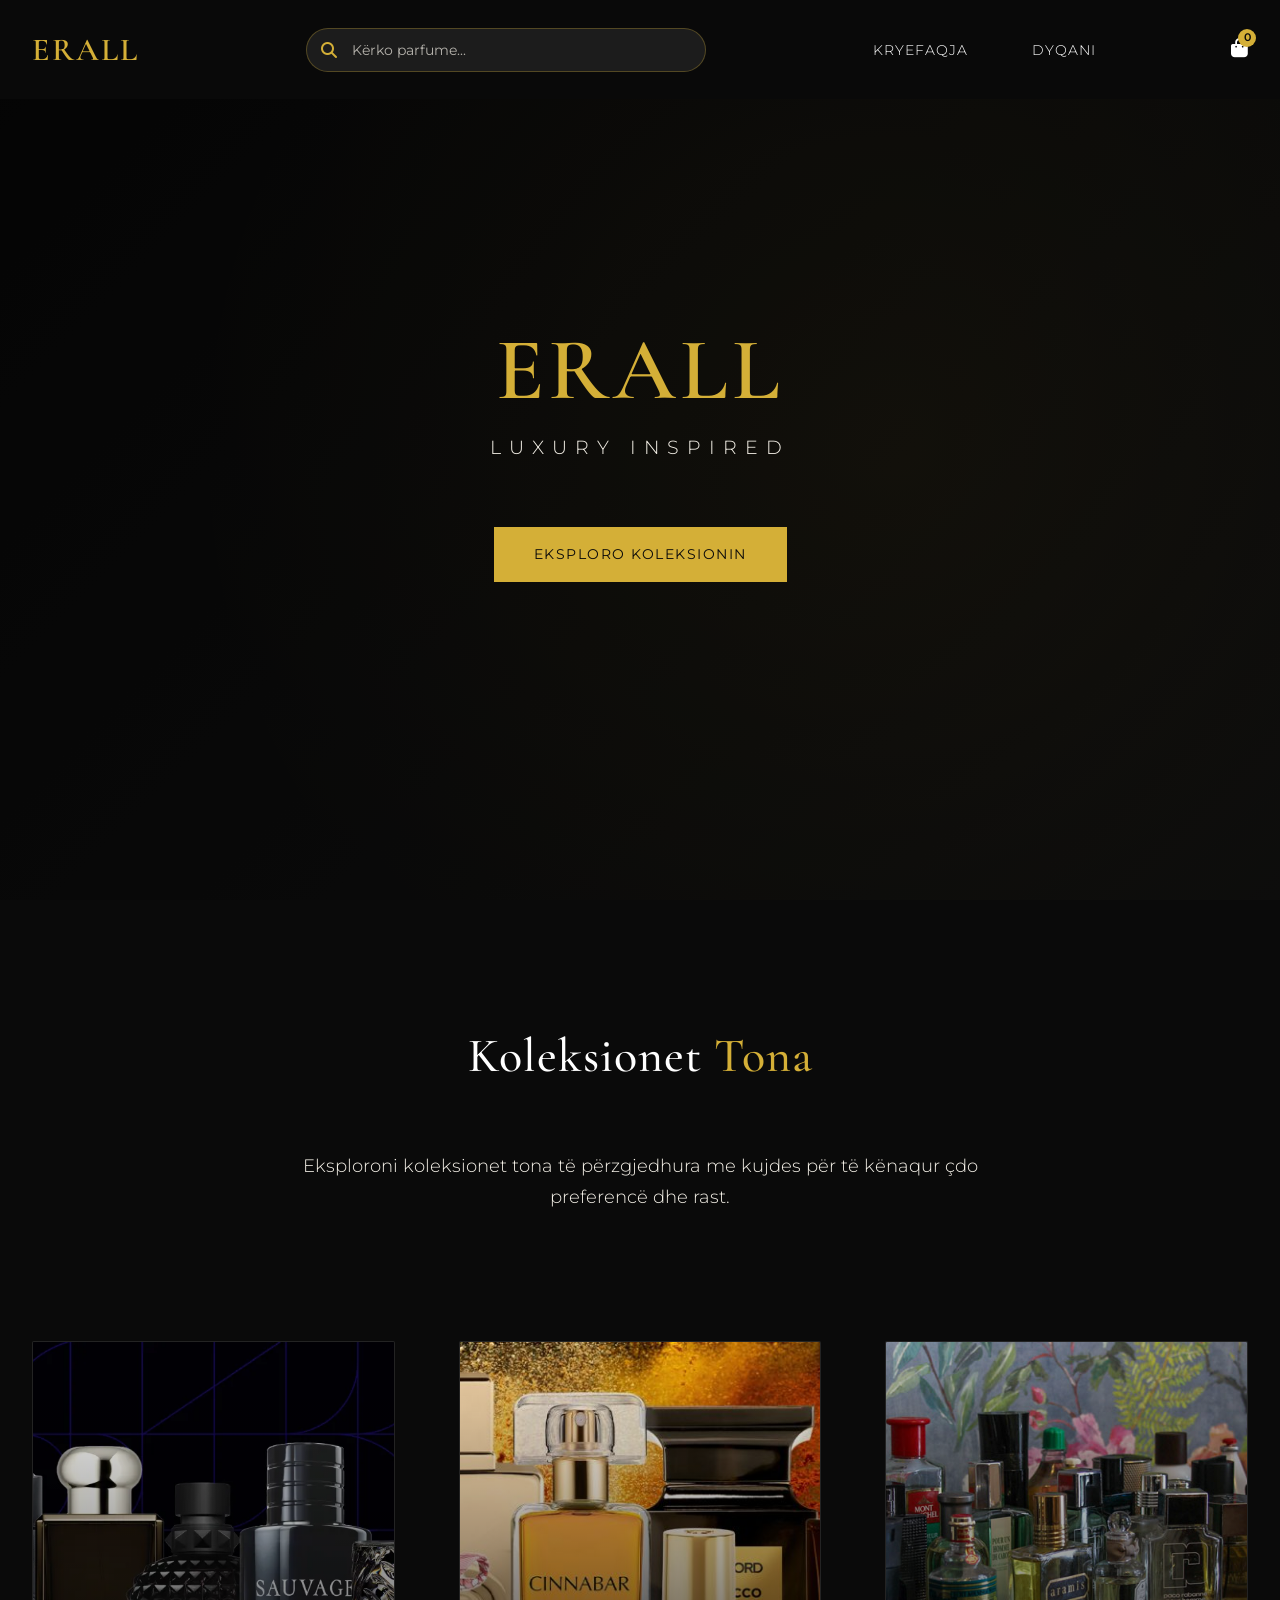
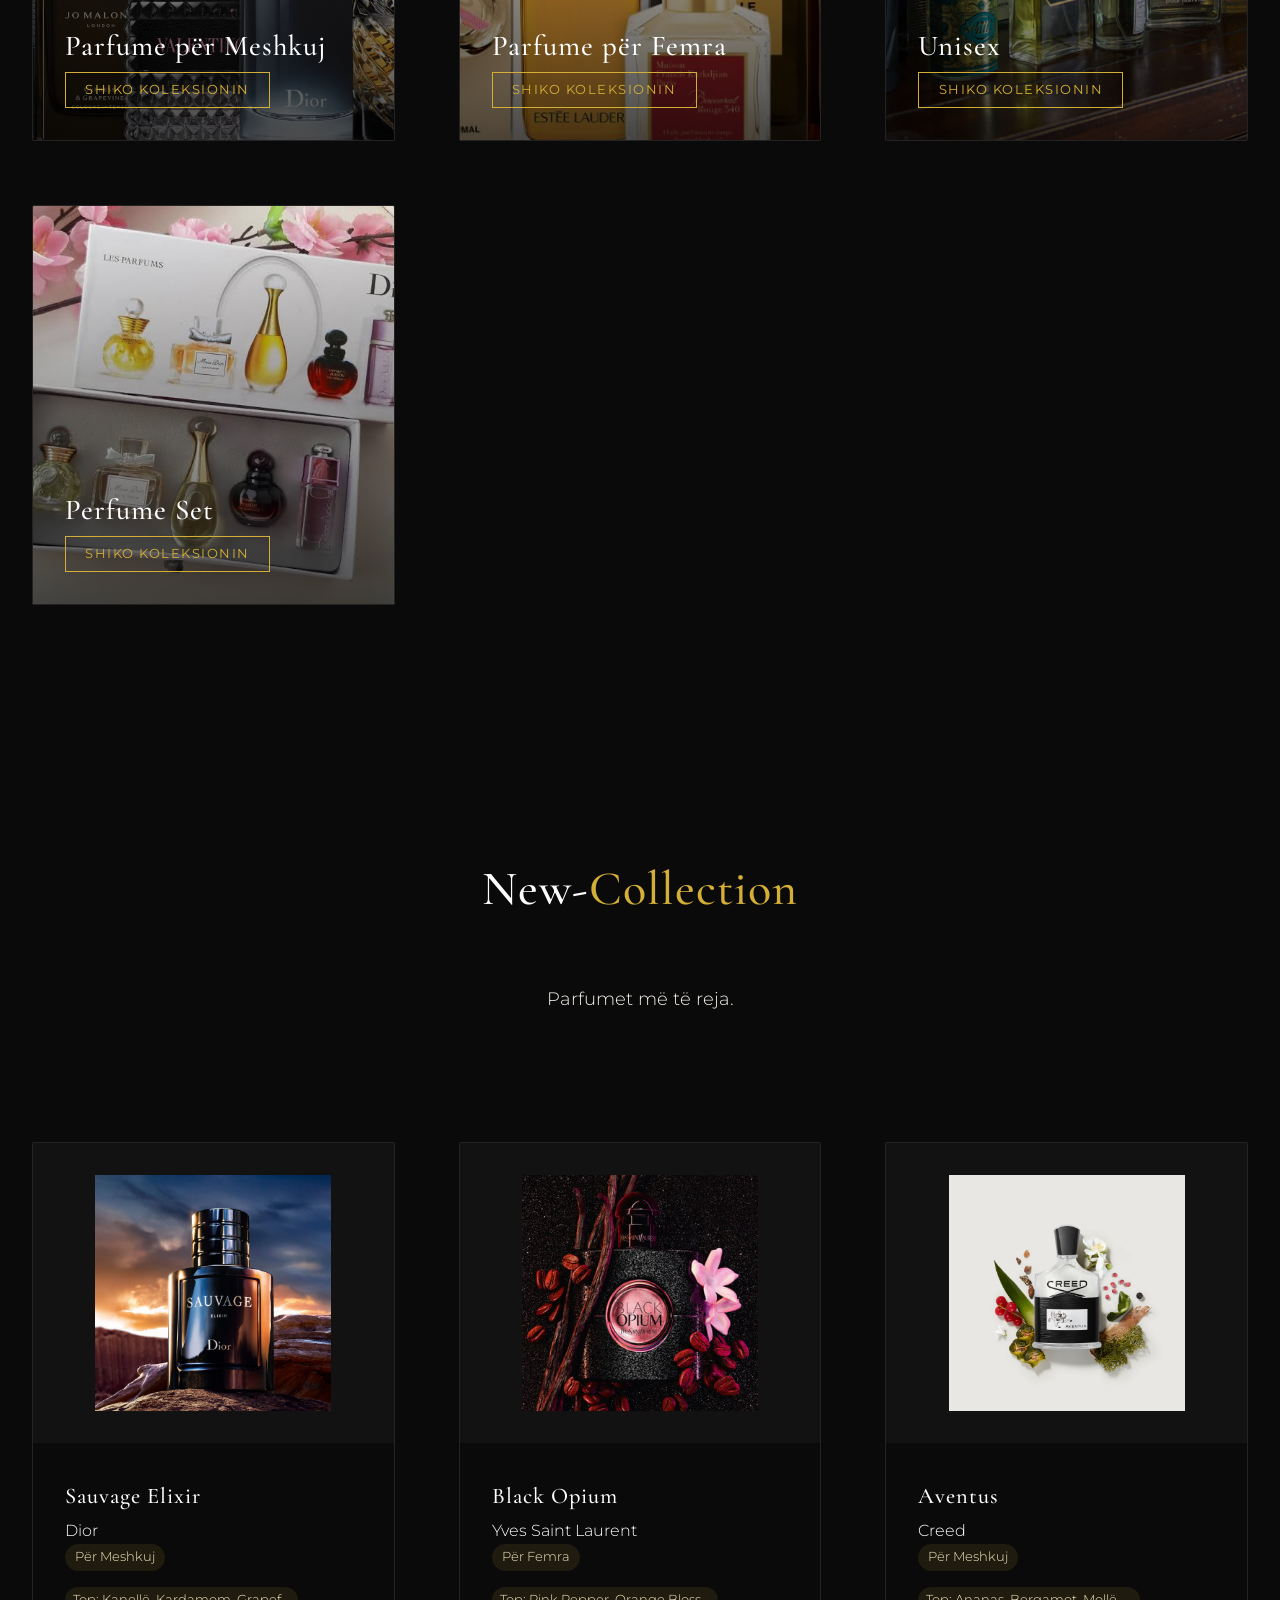
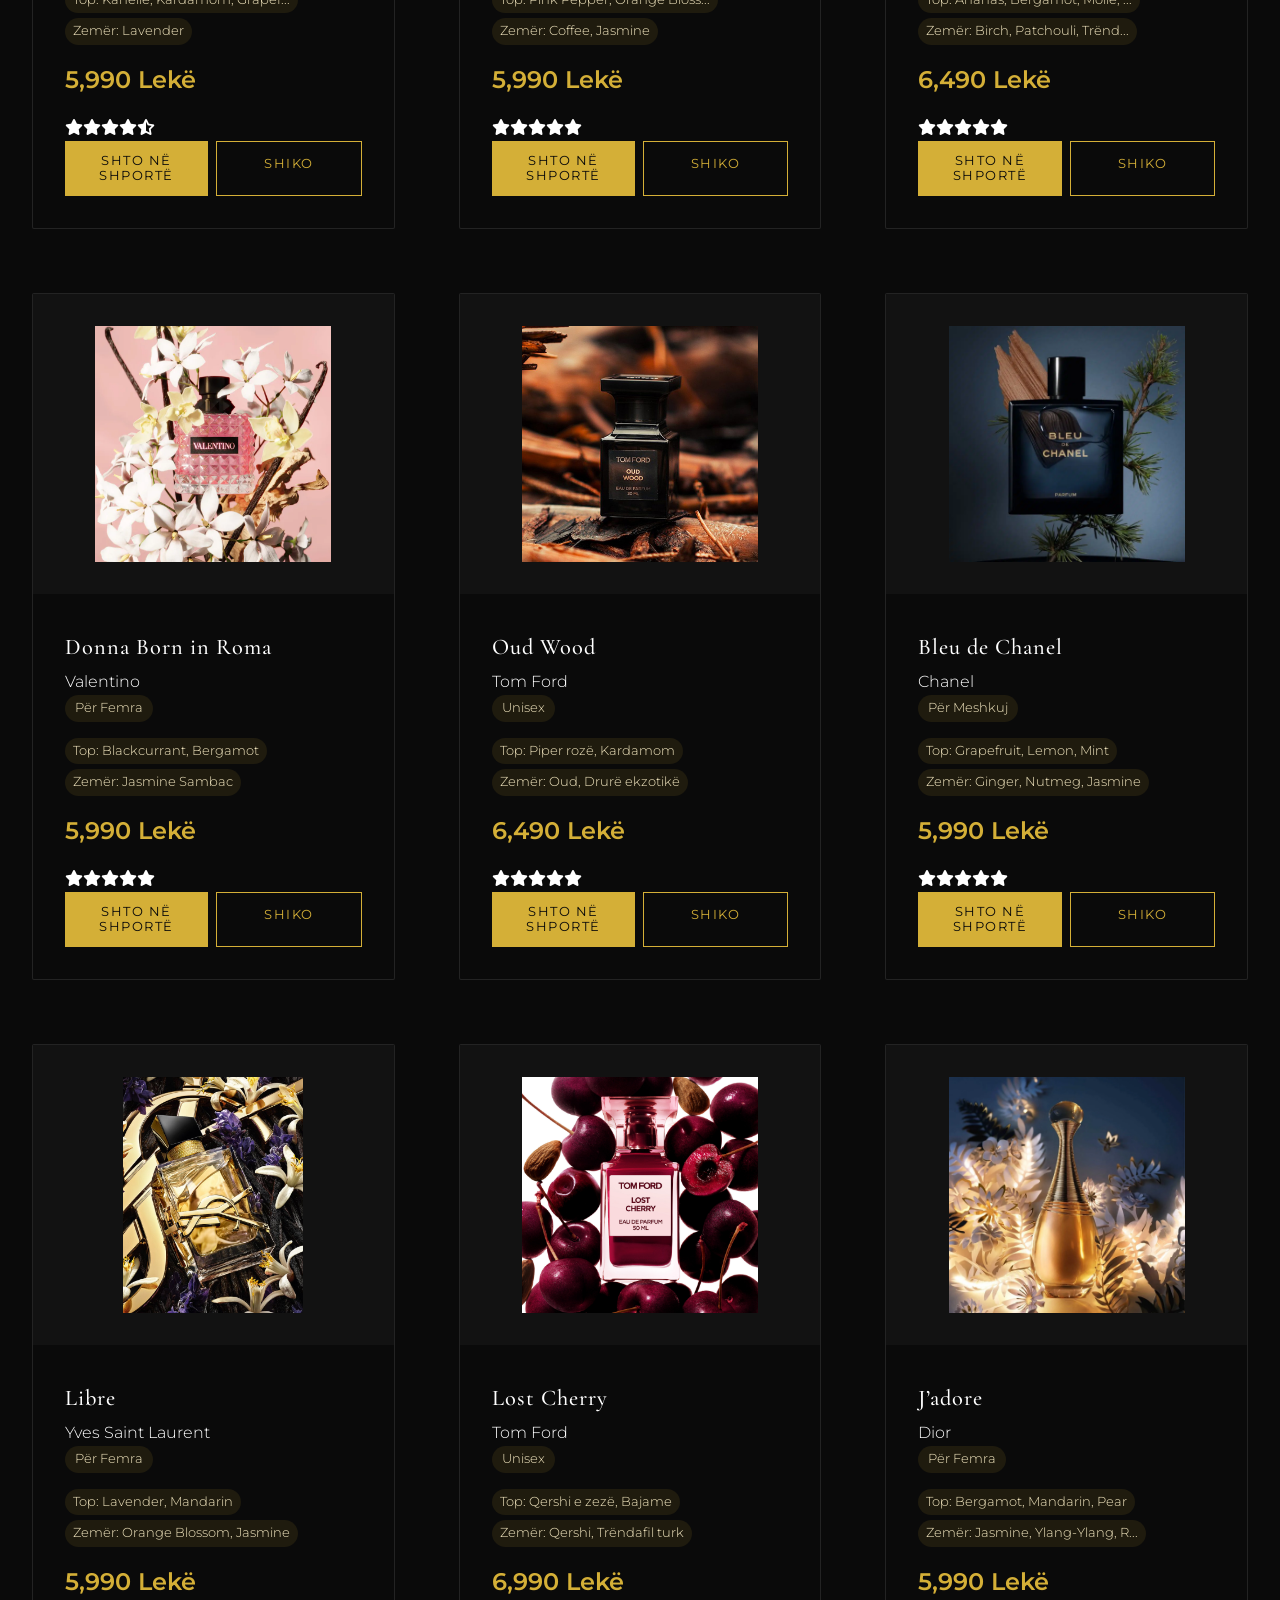
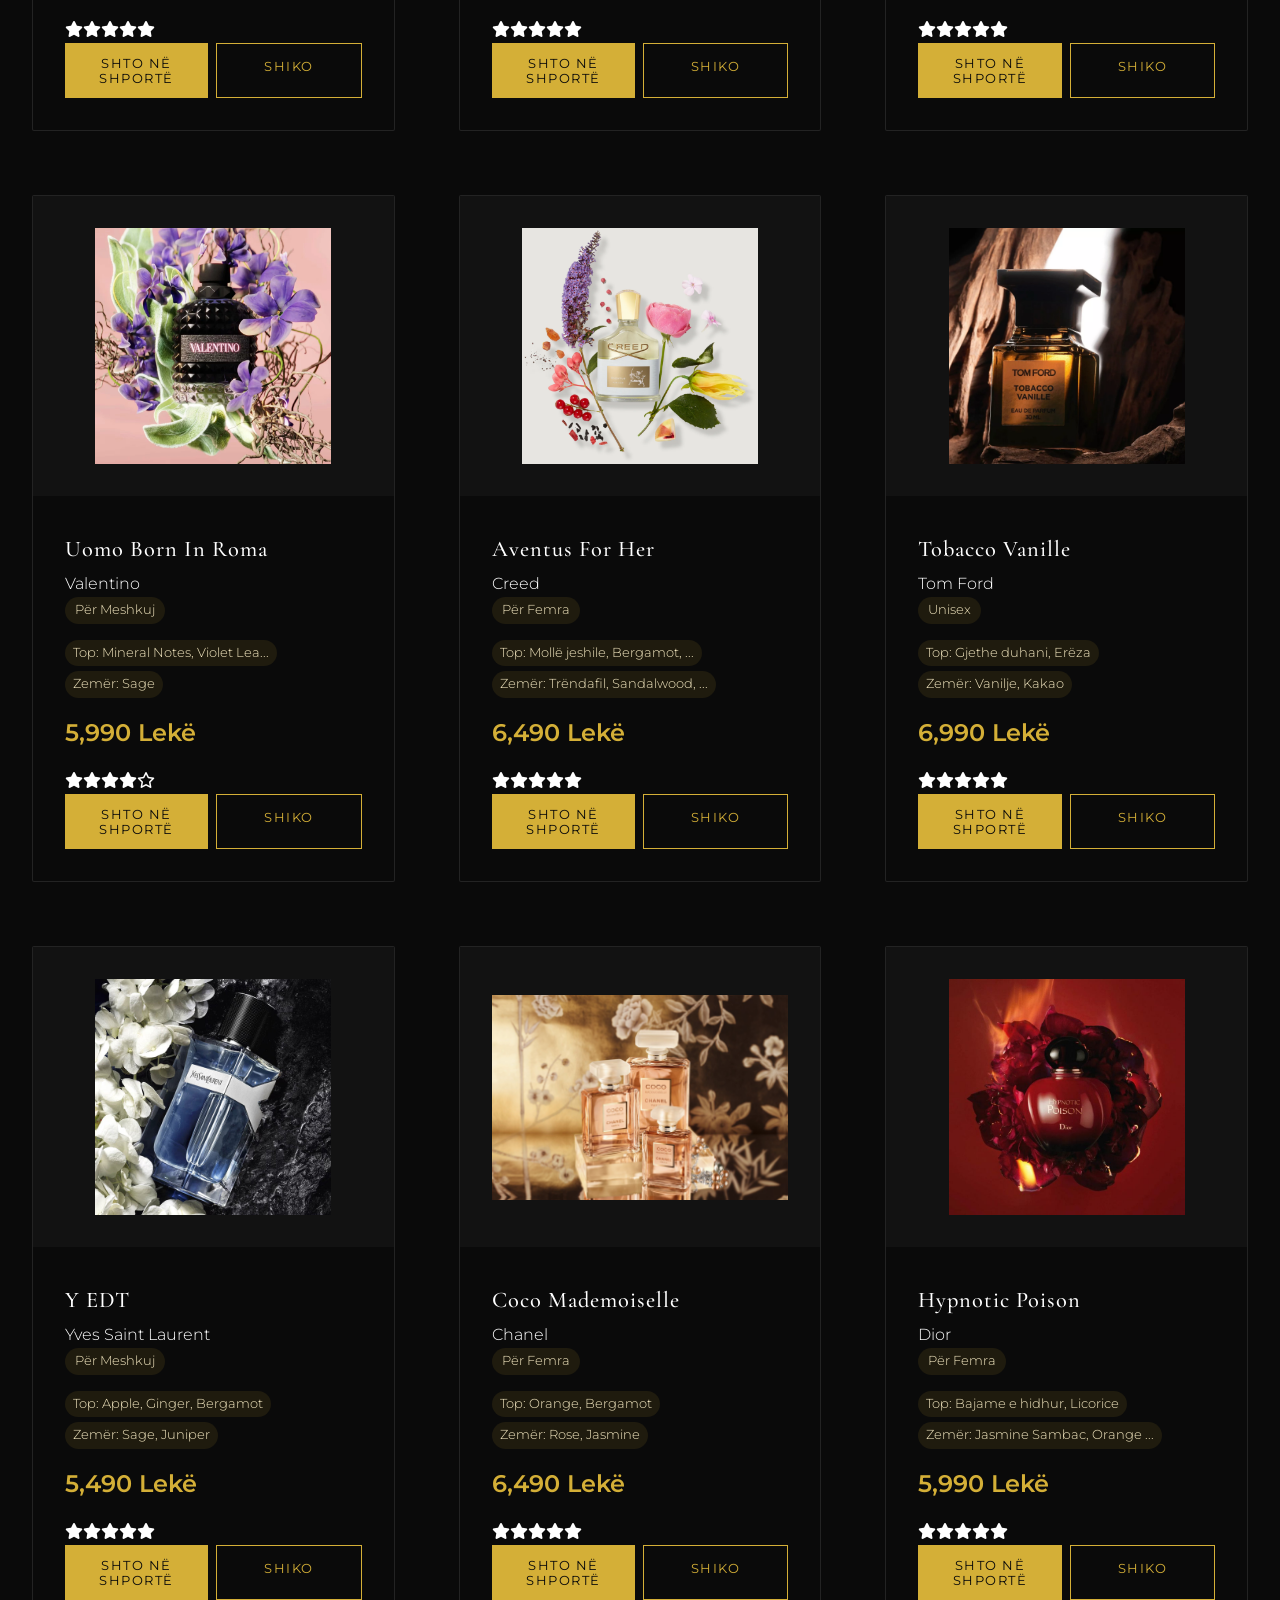
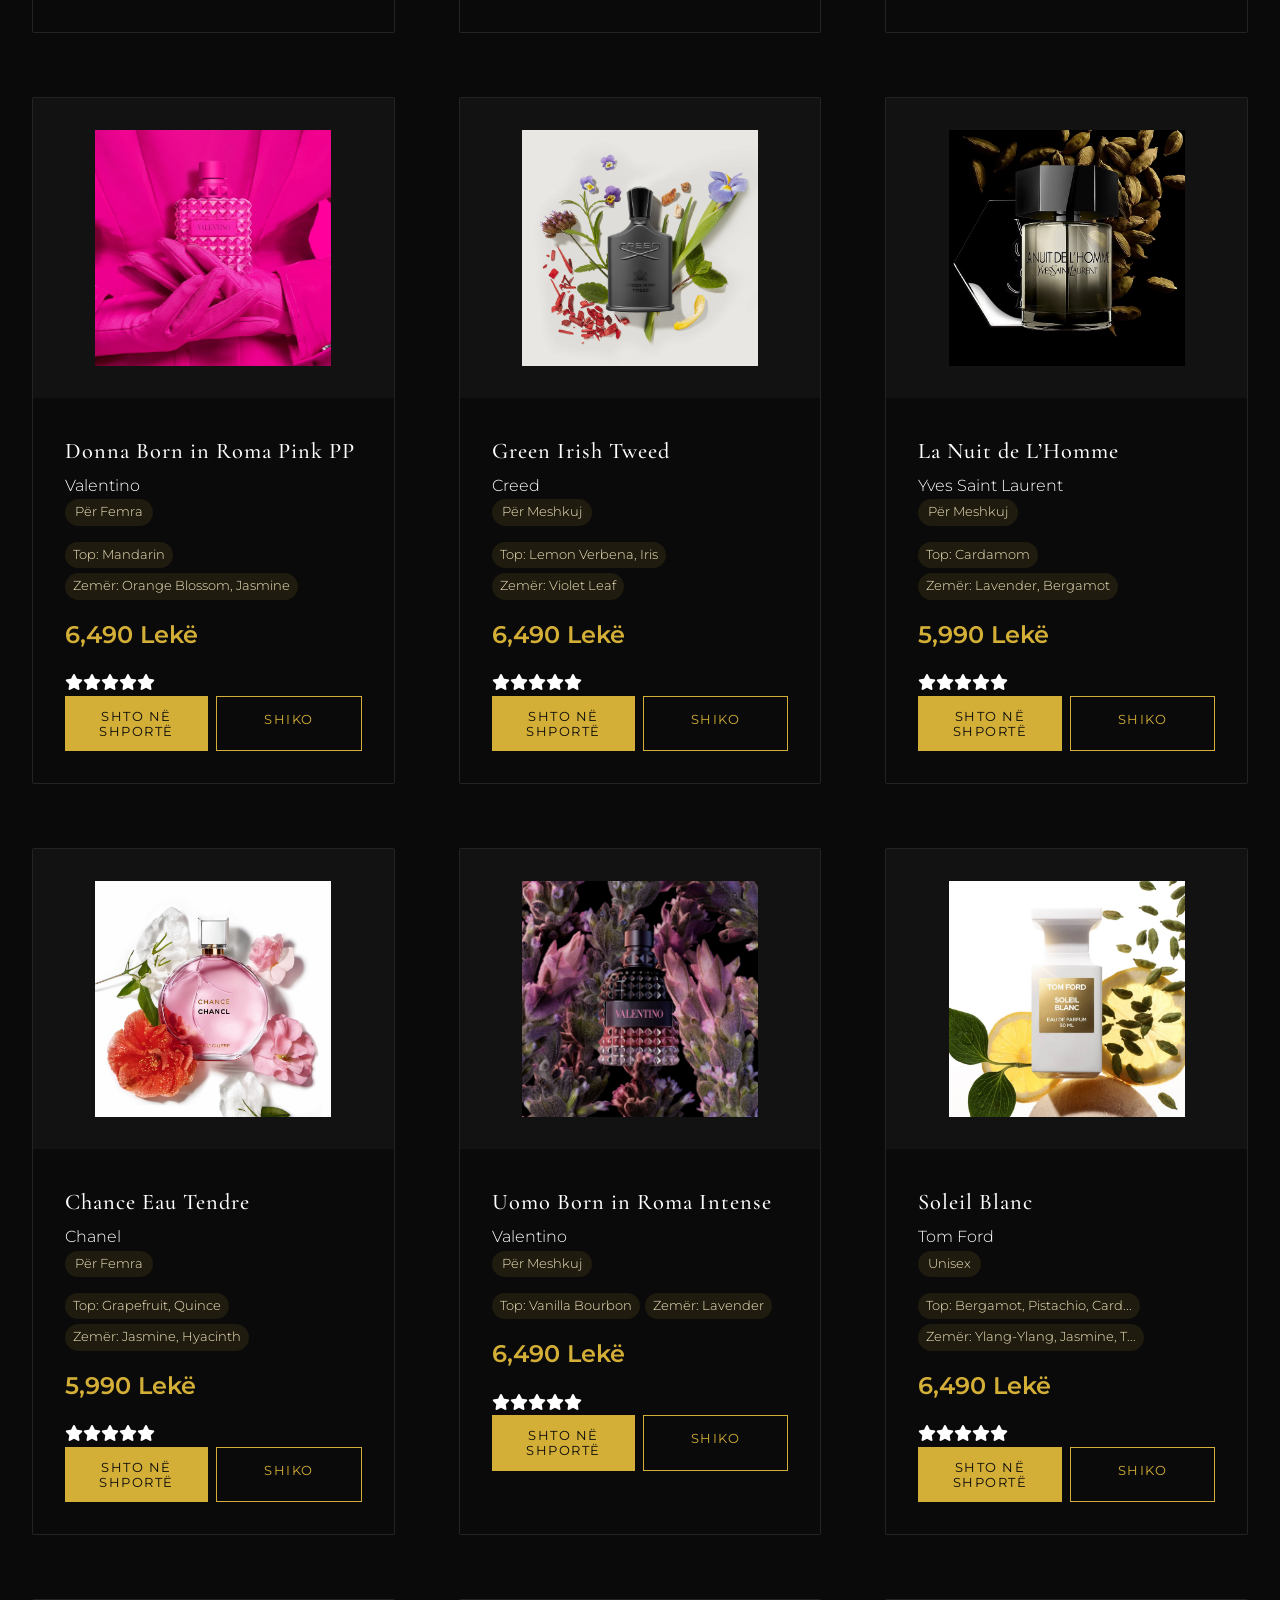
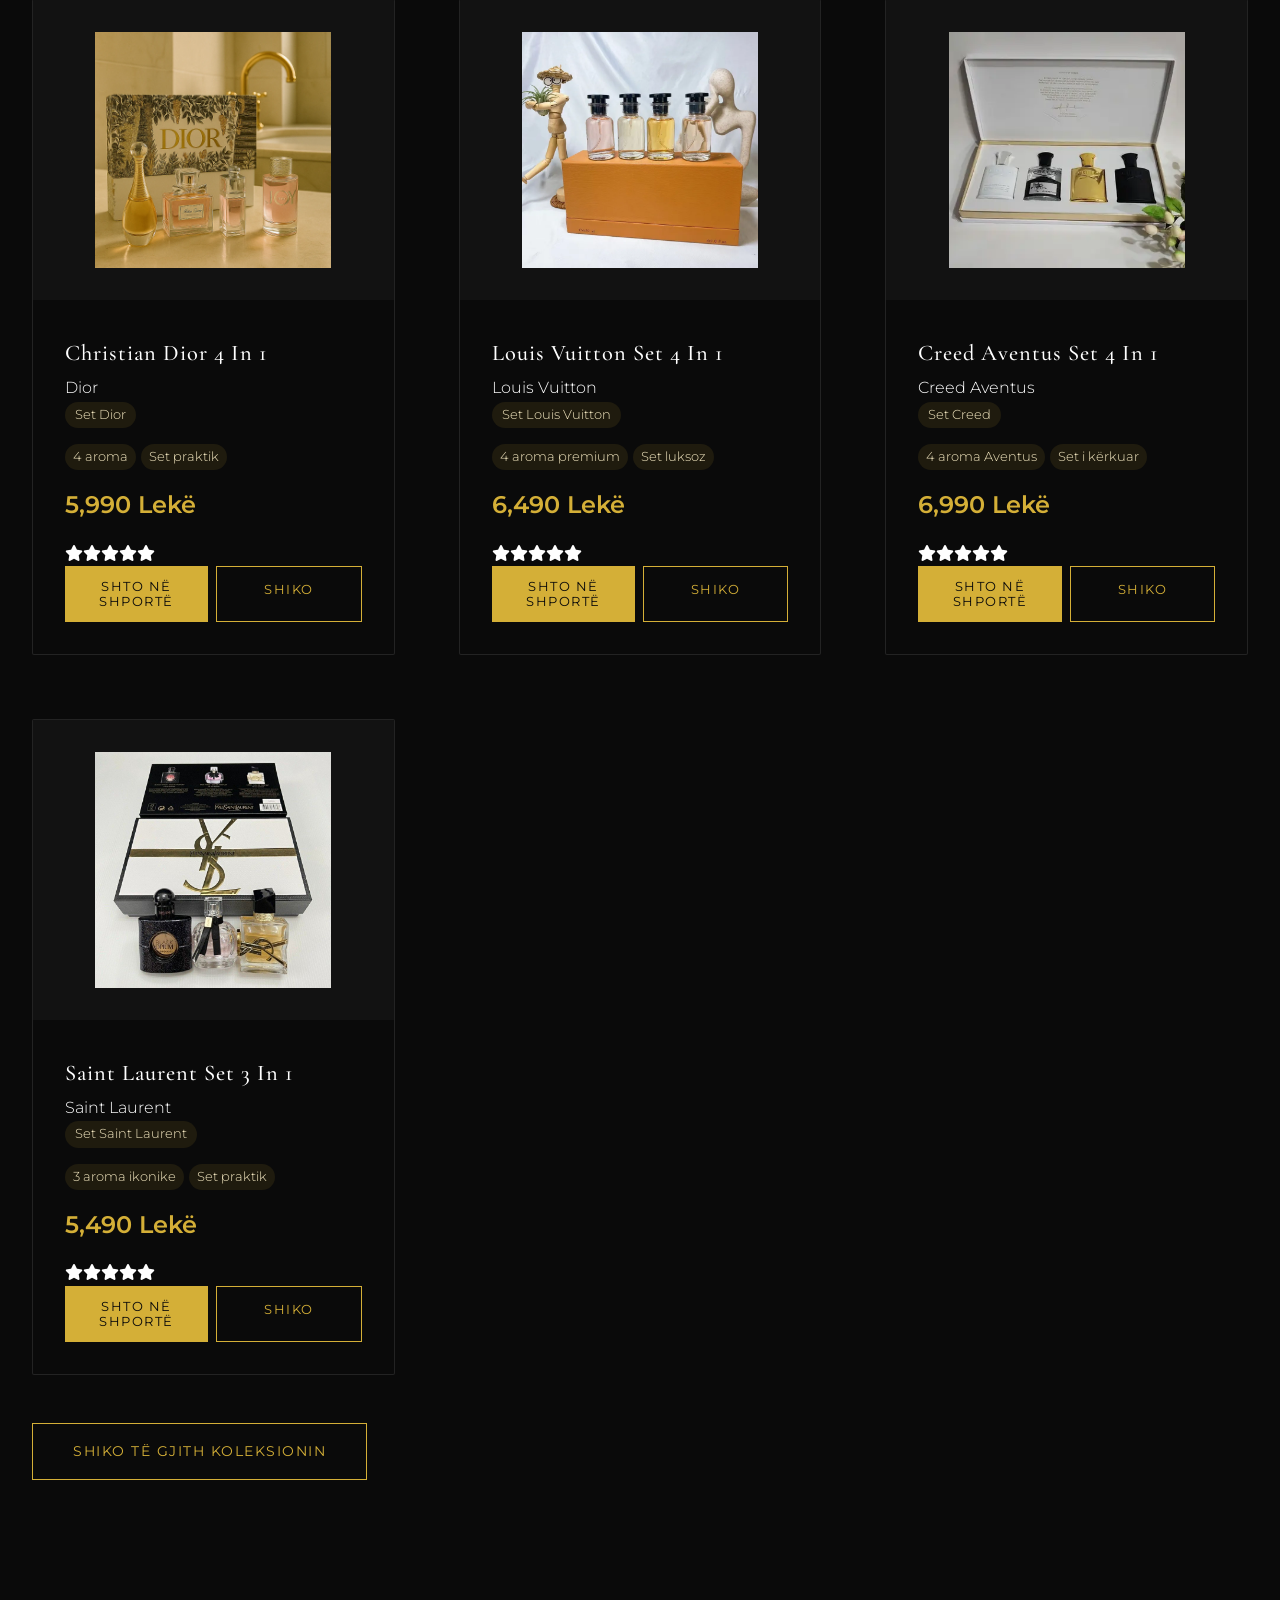
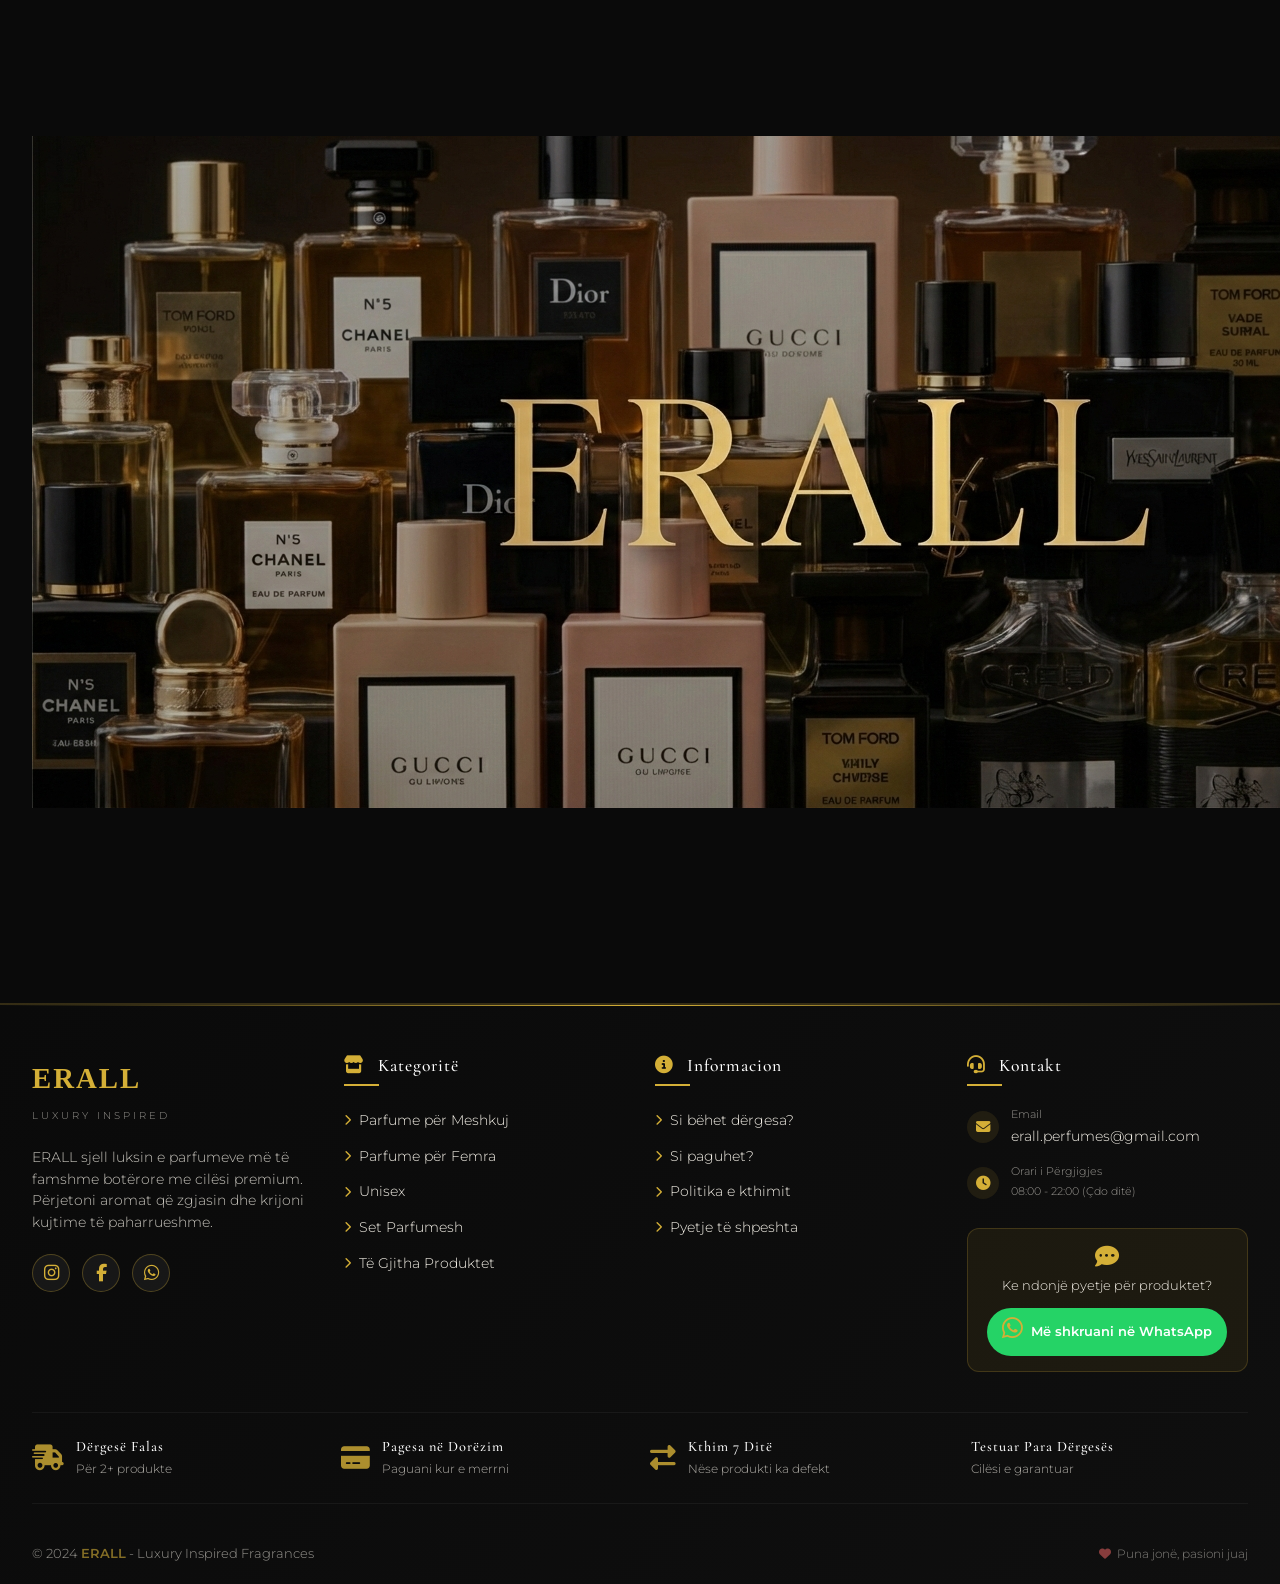
==== commit f5acd356: "Update index.html" ====
--- a/ERALL/index.html
+++ b/ERALL/index.html
@@ -182,496 +182,6 @@
             updateCartCount();
         });
     </script>
-    <style>
-        :root {
-            --chat-dark: #0a0a0a;
-            --chat-darker: #050505;
-            --chat-gold: #D4AF37;
-            --chat-gold-light: #e8c45e;
-            --chat-beige: #e8e0d5;
-            --chat-border: rgba(212, 175, 55, 0.2);
-            --chat-glass: rgba(10, 10, 10, 0.95);
-            --chat-white: #ffffff;
-            --chat-gray: #888888;
-        }
-
-        /* Floating Button - z-index shumë i lartë */
-        .chat-float-btn {
-            position: fixed;
-            bottom: 30px;
-            right: 30px;
-            width: 65px;
-            height: 65px;
-            background: linear-gradient(135deg, var(--chat-gold) 0%, #b8942e 100%);
-            border-radius: 50%;
-            display: flex;
-            align-items: center;
-            justify-content: center;
-            cursor: pointer;
-            z-index: 999999;
-            box-shadow: 0 8px 25px rgba(0,0,0,0.3), 0 0 0 0 rgba(212,175,55,0.4);
-            transition: all 0.3s ease;
-            animation: pulse-glow 2s infinite;
-        }
-
-        .chat-float-btn:hover {
-            transform: scale(1.08);
-            box-shadow: 0 10px 30px rgba(212,175,55,0.4);
-        }
-
-        .chat-float-btn i {
-            font-size: 32px;
-            color: #0a0a0a;
-        }
-
-        @keyframes pulse-glow {
-            0% { box-shadow: 0 8px 25px rgba(0,0,0,0.3), 0 0 0 0 rgba(212,175,55,0.4); }
-            70% { box-shadow: 0 8px 25px rgba(0,0,0,0.3), 0 0 0 12px rgba(212,175,55,0); }
-            100% { box-shadow: 0 8px 25px rgba(0,0,0,0.3), 0 0 0 0 rgba(212,175,55,0); }
-        }
-
-        /* Chat Widget - z-index më i lartë se gjithçka */
-        .chat-widget {
-            position: fixed;
-            bottom: 110px;
-            right: 30px;
-            width: 460px;
-            height: 650px;
-            max-height: 80vh;
-            background: var(--chat-glass);
-            backdrop-filter: blur(20px);
-            border-radius: 28px;
-            border: 1px solid var(--chat-border);
-            box-shadow: 0 25px 50px -12px rgba(0,0,0,0.5);
-            display: flex;
-            flex-direction: column;
-            overflow: hidden;
-            z-index: 999999;
-            transition: all 0.3s cubic-bezier(0.4, 0, 0.2, 1);
-            transform: scale(0);
-            opacity: 0;
-            transform-origin: bottom right;
-            pointer-events: none;
-            font-family: 'Montserrat', 'Segoe UI', sans-serif;
-        }
-
-        .chat-widget.open {
-            transform: scale(1);
-            opacity: 1;
-            pointer-events: all;
-        }
-
-        /* Header */
-        .chat-header {
-            background: linear-gradient(135deg, #0f0f0f 0%, #050505 100%);
-            padding: 18px 20px;
-            border-bottom: 1px solid var(--chat-border);
-            display: flex;
-            justify-content: space-between;
-            align-items: center;
-            flex-shrink: 0;
-        }
-
-        .chat-header-left {
-            display: flex;
-            align-items: center;
-            gap: 12px;
-        }
-
-        .chat-avatar {
-            width: 42px;
-            height: 42px;
-            background: linear-gradient(135deg, var(--chat-gold), #b8942e);
-            border-radius: 50%;
-            display: flex;
-            align-items: center;
-            justify-content: center;
-        }
-
-        .chat-avatar i {
-            font-size: 22px;
-            color: #0a0a0a;
-        }
-
-        .chat-header-info h4 {
-            margin: 0;
-            font-size: 1rem;
-            font-weight: 600;
-            color: var(--chat-gold);
-            letter-spacing: 1px;
-        }
-
-        .chat-header-info p {
-            margin: 3px 0 0;
-            font-size: 0.7rem;
-            color: var(--chat-beige);
-            opacity: 0.7;
-        }
-
-        .api-status {
-            font-size: 0.65rem;
-            margin-top: 2px;
-            color: #4CAF50;
-        }
-
-        /* Butoni Close - i rregulluar për klikueshmëri */
-        .chat-close {
-            background: rgba(255,255,255,0.1);
-            border: none;
-            color: var(--chat-beige);
-            font-size: 20px;
-            width: 36px;
-            height: 36px;
-            border-radius: 50%;
-            cursor: pointer;
-            transition: all 0.2s;
-            display: flex;
-            align-items: center;
-            justify-content: center;
-        }
-
-        .chat-close:hover {
-            background: rgba(212,175,55,0.3);
-            color: var(--chat-gold);
-            transform: rotate(90deg);
-        }
-
-        /* Messages Area */
-        .chat-messages {
-            flex: 1;
-            overflow-y: auto;
-            padding: 20px;
-            display: flex;
-            flex-direction: column;
-            gap: 16px;
-            scroll-behavior: smooth;
-        }
-
-        .chat-messages::-webkit-scrollbar {
-            width: 5px;
-        }
-
-        .chat-messages::-webkit-scrollbar-track {
-            background: rgba(255,255,255,0.05);
-            border-radius: 10px;
-        }
-
-        .chat-messages::-webkit-scrollbar-thumb {
-            background: var(--chat-gold);
-            border-radius: 10px;
-        }
-
-        /* Message Bubbles */
-        .message {
-            max-width: 95%;
-            animation: fadeInUp 0.3s ease;
-        }
-
-        .message.bot {
-            align-self: flex-start;
-        }
-
-        .message.user {
-            align-self: flex-end;
-        }
-
-        .bubble {
-            padding: 12px 16px;
-            border-radius: 20px;
-            font-size: 0.85rem;
-            line-height: 1.5;
-            word-wrap: break-word;
-            white-space: pre-wrap;
-        }
-
-        .bot .bubble {
-            background: rgba(30, 30, 35, 0.95);
-            border: 1px solid rgba(212,175,55,0.25);
-            border-radius: 20px 20px 20px 4px;
-            color: var(--chat-beige);
-        }
-
-        .user .bubble {
-            background: linear-gradient(135deg, var(--chat-gold), #b8942e);
-            color: #0a0a0a;
-            border-radius: 20px 20px 4px 20px;
-            font-weight: 500;
-        }
-
-        .message-time {
-            font-size: 0.6rem;
-            margin-top: 5px;
-            opacity: 0.5;
-            color: var(--chat-gray);
-        }
-
-        /* Typing Indicator */
-        .typing-indicator {
-            display: flex;
-            gap: 5px;
-            padding: 10px 16px;
-            background: rgba(30,30,35,0.9);
-            border-radius: 20px;
-            width: fit-content;
-            border: 1px solid rgba(212,175,55,0.25);
-        }
-
-        .typing-indicator span {
-            width: 8px;
-            height: 8px;
-            background: var(--chat-gold);
-            border-radius: 50%;
-            animation: typing 1.4s infinite;
-        }
-
-        .typing-indicator span:nth-child(2) { animation-delay: 0.2s; }
-        .typing-indicator span:nth-child(3) { animation-delay: 0.4s; }
-
-        @keyframes typing {
-            0%, 60%, 100% { transform: translateY(0); opacity: 0.4; }
-            30% { transform: translateY(-8px); opacity: 1; }
-        }
-
-        @keyframes fadeInUp {
-            from {
-                opacity: 0;
-                transform: translateY(10px);
-            }
-            to {
-                opacity: 1;
-                transform: translateY(0);
-            }
-        }
-
-        /* Product Card */
-        .chat-product-card {
-            background: rgba(20,20,25,0.98);
-            border-radius: 16px;
-            margin-top: 12px;
-            margin-bottom: 8px;
-            padding: 12px;
-            border: 1px solid rgba(212,175,55,0.3);
-            display: flex;
-            gap: 12px;
-            transition: 0.2s;
-        }
-
-        .chat-product-card:hover {
-            transform: translateX(5px);
-            border-color: var(--chat-gold);
-        }
-
-        .chat-product-card img {
-            width: 65px;
-            height: 65px;
-            object-fit: cover;
-            border-radius: 10px;
-            background: #1a1a1a;
-        }
-
-        .chat-product-info {
-            flex: 1;
-        }
-
-        .chat-product-info h4 {
-            margin: 0 0 4px;
-            font-size: 0.9rem;
-            color: var(--chat-gold);
-        }
-
-        .chat-product-info .brand {
-            font-size: 0.7rem;
-            color: var(--chat-beige);
-            opacity: 0.7;
-        }
-
-        .chat-product-info .price {
-            font-size: 0.8rem;
-            font-weight: 600;
-            color: var(--chat-white);
-            margin: 5px 0;
-        }
-
-        .product-badge {
-            display: inline-block;
-            background: rgba(212,175,55,0.2);
-            padding: 2px 8px;
-            border-radius: 12px;
-            font-size: 0.65rem;
-            margin-right: 5px;
-            margin-bottom: 4px;
-            color: var(--chat-gold);
-        }
-
-        .product-card-actions {
-            display: flex;
-            gap: 8px;
-            margin-top: 6px;
-        }
-
-        .chat-btn-sm {
-            background: rgba(212,175,55,0.2);
-            border: 1px solid var(--chat-gold);
-            padding: 5px 12px;
-            border-radius: 20px;
-            font-size: 0.7rem;
-            color: var(--chat-gold);
-            cursor: pointer;
-            transition: 0.2s;
-            font-weight: 500;
-        }
-
-        .chat-btn-sm:hover {
-            background: var(--chat-gold);
-            color: #0a0a0a;
-        }
-
-        .chat-btn-primary-sm {
-            background: var(--chat-gold);
-            border: none;
-            color: #0a0a0a;
-        }
-
-        .chat-btn-primary-sm:hover {
-            background: var(--chat-gold-light);
-        }
-
-        /* Quick Replies */
-        .quick-replies {
-            display: flex;
-            flex-wrap: wrap;
-            gap: 8px;
-            margin-top: 12px;
-        }
-
-        .quick-reply {
-            background: rgba(212,175,55,0.15);
-            border: 1px solid rgba(212,175,55,0.4);
-            padding: 6px 14px;
-            border-radius: 25px;
-            font-size: 0.7rem;
-            color: var(--chat-gold);
-            cursor: pointer;
-            transition: 0.2s;
-        }
-
-        .quick-reply:hover {
-            background: var(--chat-gold);
-            color: #0a0a0a;
-        }
-
-        /* Input Area */
-        .chat-input-area {
-            padding: 15px 20px;
-            background: rgba(10,10,10,0.98);
-            border-top: 1px solid var(--chat-border);
-            display: flex;
-            gap: 10px;
-            align-items: center;
-            flex-shrink: 0;
-        }
-
-        .chat-input-area input {
-            flex: 1;
-            background: rgba(30,30,35,0.9);
-            border: 1px solid var(--chat-border);
-            border-radius: 30px;
-            padding: 12px 18px;
-            color: var(--chat-white);
-            font-size: 0.85rem;
-            outline: none;
-            transition: 0.2s;
-        }
-
-        .chat-input-area input:focus {
-            border-color: var(--chat-gold);
-        }
-
-        .chat-send-btn {
-            background: var(--chat-gold);
-            border: none;
-            width: 42px;
-            height: 42px;
-            border-radius: 50%;
-            display: flex;
-            align-items: center;
-            justify-content: center;
-            cursor: pointer;
-            transition: 0.2s;
-        }
-
-        .chat-send-btn i {
-            color: #0a0a0a;
-            font-size: 18px;
-        }
-
-        .chat-send-btn:hover {
-            background: var(--chat-gold-light);
-            transform: scale(1.05);
-        }
-
-        /* Responsive */
-        @media (max-width: 768px) {
-            .chat-widget {
-                width: calc(100vw - 40px);
-                max-width: 460px;
-                height: 70vh;
-                right: 20px;
-                bottom: 90px;
-            }
-        }
-
-        @media (max-width: 480px) {
-            .chat-widget {
-                width: calc(100vw - 30px);
-                right: 15px;
-                bottom: 85px;
-            }
-            
-            .chat-float-btn {
-                width: 55px;
-                height: 55px;
-                bottom: 20px;
-                right: 20px;
-            }
-            
-            .chat-float-btn i {
-                font-size: 26px;
-            }
-        }
-    </style>
-</head>
-<body>
-
-<div class="chat-float-btn" id="chatFloatBtn">
-    <i class="fas fa-gem"></i>
-</div>
-
-<div class="chat-widget" id="chatWidget">
-    <div class="chat-header">
-        <div class="chat-header-left">
-            <div class="chat-avatar">
-                <i class="fas fa-crown"></i>
-            </div>
-            <div class="chat-header-info">
-                <h4>ERALL AI</h4>
-                <p>Perfume Expert · Premium</p>
-                <div class="api-status" id="apiStatus">✨ AI Online</div>
-            </div>
-        </div>
-        <button class="chat-close" id="chatCloseBtn">
-            <i class="fas fa-times"></i>
-        </button>
-    </div>
-    <div class="chat-messages" id="chatMessages"></div>
-    <div class="chat-input-area">
-        <input type="text" id="chatInput" placeholder="Shkruani mesazhin tuaj..." autocomplete="off">
-        <button class="chat-send-btn" id="chatSendBtn">
-            <i class="fas fa-arrow-up"></i>
-        </button>
-    </div>
-</div>
-
 <script>
     (function() {
         const API_PROVIDER = 'GROQ';
@@ -689,7 +199,7 @@
         const widget = document.getElementById('chatWidget');
         
         // ============================================================
-        // FUNKSIONI PËR API (GROQ ose OPENROUTER)
+        // FUNKSIONI PËR API (GROQ)
         // ============================================================
         async function callAIAPI(userMessage, conversationHistory) {
             const products = getProductsData();
@@ -697,60 +207,71 @@
                 return { success: false, error: "No products found" };
             }
             
-            const productListStr = products.slice(0, 30).map(p => `
-ID: ${p.id} | ${p.name} | ${p.inspired} | ${p.price} Lekë | Nota: ${p.notes.slice(0,2).join(',')} | Longevity: ${p.longevity}%`).join('\n');
-            
-            const systemPrompt = `Ti je "ERALL AI", asistent për parfume. Rekomando produkte nga lista. Përdor format: **Numri. Emri** [ID: id] - çmimi\n-Përshkrim\n<<<PRODUCT_CARD>>>`;
-            
-            let apiUrl, headers, body;
-            
-            if (API_PROVIDER === 'GROQ') {
-                apiUrl = 'https://api.groq.com/openai/v1/chat/completions';
-                headers = {
-                    'Authorization': `Bearer ${GROQ_API_KEY}`,
-                    'Content-Type': 'application/json'
-                };
-                body = {
-                    model: 'llama-3.3-70b-versatile',
-                    messages: [
-                        { role: 'system', content: systemPrompt + "\n\nProduktet:\n" + productListStr },
-                        ...conversationHistory,
-                        { role: 'user', content: userMessage }
-                    ],
-                    temperature: 0.7,
-                    max_tokens: 800
-                };
-            } else {
-                apiUrl = 'https://openrouter.ai/api/v1/chat/completions';
-                headers = {
-                    'Authorization': `Bearer ${GROQ_API_KEY}`,
-                    'Content-Type': 'application/json',
-                    'HTTP-Referer': window.location.origin
-                };
-                body = {
-                    model: 'meta-llama/llama-3.3-70b-instruct',
-                    messages: [
-                        { role: 'system', content: systemPrompt + "\n\nProduktet:\n" + productListStr },
-                        ...conversationHistory,
-                        { role: 'user', content: userMessage }
-                    ],
-                    temperature: 0.7,
-                    max_tokens: 800
-                };
-            }
+            // Lista e produkteve për AI (më e detajuar)
+            const productListStr = products.map(p => `
+ID: ${p.id} | Emri: ${p.name} | Brand: ${p.inspired} | Çmimi: ${p.price} Lekë | Nota: ${p.notes.join(', ')} | Longevity: ${p.longevity}% | Projeksioni: ${p.projection}% | Kategoria: ${p.categoryDisplay}`).join('\n');
+            
+            const systemPrompt = `Ti je "ERALL AI", asistent ekspert për parfume luksoze. Detyra jote është të rekomandosh produkte VETËM nga lista e mëposhtme.
+
+RREGULLA TË RIGOROZTA:
+1. Për ÇDO rekomandim, trego ID-në në format [ID: numri] MENJËHERË pas emrit të produktit.
+2. Pasi të kesh listuar të gjitha rekomandimet, në fund shto një rresht me fjalën: <<<PRODUCT_CARD>>>
+3. Rekomando 4-6 produkte për çdo pyetje.
+4. Përdor këtë strukturë për secilin produkt:
+   **Numri. Emri i Produktit** [ID: id] - Çmimi Lekë
+   - Arsyeja pse përshtatet (1 rresht)
+
+SHEMBULL I SAKTË:
+**1. Bleu de Chanel** [ID: 7] - 5990 Lekë
+- Fresh dhe elegant, longevity 80%, perfekt për verë.
+
+**2. Y EDT** [ID: 17] - 5490 Lekë
+- Energjik dhe i freskët, ideal për përdorim ditor.
+
+<<<PRODUCT_CARD>>>
+
+Përgjigju gjithmonë në shqip, ton profesional por mikpritës. Mos shto tekst jashtë këtij formati.
+
+LISTA E PRODUKTEVE:
+${productListStr}`;
             
             try {
-                const response = await fetch(apiUrl, {
+                const response = await fetch('https://api.groq.com/openai/v1/chat/completions', {
                     method: 'POST',
-                    headers: headers,
-                    body: JSON.stringify(body)
+                    headers: {
+                        'Authorization': `Bearer ${GROQ_API_KEY}`,
+                        'Content-Type': 'application/json'
+                    },
+                    body: JSON.stringify({
+                        model: 'llama-3.3-70b-versatile',
+                        messages: [
+                            { role: 'system', content: systemPrompt },
+                            ...conversationHistory,
+                            { role: 'user', content: userMessage }
+                        ],
+                        temperature: 0.6,
+                        max_tokens: 1200  // Rritur për më shumë produkte
+                    })
                 });
                 
                 if (!response.ok) throw new Error(`API status ${response.status}`);
                 const data = await response.json();
-                return { success: true, response: data.choices[0].message.content };
+                const aiResponse = data.choices[0].message.content;
+                
+                const statusEl = document.getElementById('apiStatus');
+                if (statusEl) {
+                    statusEl.innerHTML = '✨ AI Online';
+                    statusEl.style.color = '#4CAF50';
+                }
+                
+                return { success: true, response: aiResponse };
             } catch (error) {
                 console.error('API error:', error);
+                const statusEl = document.getElementById('apiStatus');
+                if (statusEl) {
+                    statusEl.innerHTML = '⚠️ Fallback Mode';
+                    statusEl.style.color = '#ffc107';
+                }
                 return { success: false, error: error.message };
             }
         }
@@ -763,26 +284,73 @@
         }
         
         // ============================================================
-        // RREGULLI I RI: PA SCROLL AUTOMATIK!
+        // FALLBACK LOGJIKA (nëse API dështon)
         // ============================================================
-        // Vetëm regjistro pozicionin e scroll-it, por mos e ndrysho kurrë automatikisht
+        function getFallbackRecommendations(userMessage) {
+            const products = getProductsData();
+            if (products.length === 0) {
+                return "Përshëndetje! 🎯\n\nUnë jam asistenti i ERALL. Për të marrë rekomandime, sigurohu që faqja të jetë ngarkuar plotësisht.\n\n🎀 **ERALL** - Luks i vërtetë me çmim të arsyeshëm.";
+            }
+            
+            const lowerMsg = userMessage.toLowerCase();
+            let filtered = [...products];
+            
+            if (lowerMsg.includes('verë') || lowerMsg.includes('summer') || lowerMsg.includes('fresh')) {
+                filtered = filtered.filter(p => {
+                    const notes = p.notes.join(' ').toLowerCase();
+                    return notes.includes('fresh') || notes.includes('citrus') || notes.includes('bergamot');
+                });
+            }
+            if (lowerMsg.includes('dimër') || lowerMsg.includes('winter')) {
+                filtered = filtered.filter(p => {
+                    const notes = p.notes.join(' ').toLowerCase();
+                    return notes.includes('sweet') || notes.includes('vanilla') || notes.includes('spicy');
+                });
+            }
+            if (lowerMsg.includes('longevity') || lowerMsg.includes('zgjat')) {
+                filtered = filtered.filter(p => p.longevity >= 80);
+            }
+            if (lowerMsg.includes('buxhet') || lowerMsg.match(/\d+/)) {
+                const budgetMatch = lowerMsg.match(/(\d+)/);
+                if (budgetMatch) {
+                    const budget = parseInt(budgetMatch[0]);
+                    filtered = filtered.filter(p => p.price <= budget + 500);
+                }
+            }
+            
+            // Gjithmonë merr të paktën 5 produkte nëse ka
+            filtered = filtered.slice(0, 6);
+            
+            let response = "🎯 **Rekomandimet e mia për ty** 🎯\n\n";
+            filtered.forEach((p, idx) => {
+                response += `**${idx+1}. ${p.name}** [ID: ${p.id}] - ${p.price.toLocaleString()} Lekë\n`;
+                response += `- ${p.notes.slice(0,2).join(', ')}. Longevity ${p.longevity}%.\n\n`;
+            });
+            response += `<<<PRODUCT_CARD>>>`;
+            return response;
+        }
+        
+        // ============================================================
+        // RREGULLI I RI: PA SCROLL AUTOMATIK + PARSIM I PLOTË I ID-ve
+        // ============================================================
         let userScrolledManually = false;
         
         messagesContainer.addEventListener('scroll', () => {
             userScrolledManually = true;
         });
         
-        // Funksioni për të shtuar mesazh - PA FORCUAR SCROLL
         function addMessage(text, sender, productCardData = null) {
             const messageObj = { text, sender, timestamp: new Date(), productCard: productCardData };
             chatMessages.push(messageObj);
             
             if (sender === 'user') {
                 chatHistory.push({ role: 'user', content: text });
+            } else if (sender === 'bot' && !productCardData && text && text.length > 0) {
+                // Ruaj vetëm përgjigjet pa kartela për historikun
+                chatHistory.push({ role: 'assistant', content: text.substring(0, 800) });
             }
             
             renderMessage(messageObj);
-            // ⚠️ NUK THIRRET MË smartScrollToBottom() - lëre përdoruesin të lexojë ku do
         }
         
         function renderMessage(msg) {
@@ -822,7 +390,6 @@
             typingDiv.id = 'typingIndicator';
             typingDiv.innerHTML = `<div class="typing-indicator"><span></span><span></span><span></span></div>`;
             messagesContainer.appendChild(typingDiv);
-            // Nuk bëjmë scroll - lëre përdoruesin ku është
         }
         
         function hideTyping() {
@@ -844,49 +411,102 @@
             
             hideTyping();
             
+            let aiResponseText = "";
             if (apiResult.success && apiResult.response) {
-                const parts = apiResult.response.split(/<<<PRODUCT_CARD>>>/);
-                
-                let fullResponseHtml = "";
-                const productIdsToShow = [];
-                
-                for (let i = 0; i < parts.length; i++) {
-                    let part = parts[i].trim();
-                    if (part) {
-                        fullResponseHtml += part;
-                        const idMatch = part.match(/\[ID:\s*(\d+)\]/i);
-                        if (idMatch) {
-                            productIdsToShow.push(parseInt(idMatch[1]));
+                aiResponseText = apiResult.response;
+            } else {
+                aiResponseText = getFallbackRecommendations(text);
+            }
+            
+            // ========================================================
+            // PARSIM I PLOTË: Nxjerr të GJITHA ID-të nga përgjigja
+            // ========================================================
+            // 1. Nxjerr të gjitha ID-të duke kërkuar [ID: numri]
+            const allIds = [];
+            const idRegex = /\[ID:\s*(\d+)\]/gi;
+            let match;
+            while ((match = idRegex.exec(aiResponseText)) !== null) {
+                const id = parseInt(match[1]);
+                if (!allIds.includes(id)) {
+                    allIds.push(id);
+                }
+            }
+            
+            // 2. Nëse nuk ka ID, provo të kërkosh numra pas fjalës "ID" ose thjesht numra të izoluar?
+            if (allIds.length === 0) {
+                // Fallback: kërko çdo numër që mund të jetë ID (1-50)
+                const numRegex = /\b([1-9][0-9]?)\b/g;
+                while ((match = numRegex.exec(aiResponseText)) !== null) {
+                    const id = parseInt(match[1]);
+                    if (id >= 1 && id <= 50 && !allIds.includes(id)) {
+                        allIds.push(id);
+                    }
+                }
+            }
+            
+            // 3. Përgatit tekstin pa ndarësit <<<PRODUCT_CARD>>>
+            let cleanText = aiResponseText.replace(/<<<PRODUCT_CARD>>>/g, '');
+            // Heq linjat e zbrazëta të tepërta
+            cleanText = cleanText.replace(/\n{3,}/g, '\n\n').trim();
+            
+            // Shto tekstin e përgjigjes (pa kartelat)
+            if (cleanText) {
+                addMessage(cleanText, 'bot');
+            }
+            
+            // 4. Shfaq kartelat për secilën ID unike
+            const products = getProductsData();
+            const addedProductIds = new Set(); // për të shmangur dublikatat në rast se e kemi shtuar tashmë
+            
+            for (const productId of allIds) {
+                if (addedProductIds.has(productId)) continue;
+                const product = products.find(p => p.id === productId);
+                if (product) {
+                    addMessage('', 'bot', product);
+                    addedProductIds.add(productId);
+                    await new Promise(r => setTimeout(r, 60)); // vonesë e lehtë për animacion
+                }
+            }
+            
+            // Nëse nuk u gjet asnjë ID (asnjë kartelë), por përgjigja përmban tekst, mundohemi të gjejmë produkte të ngjashme sipas emrit
+            if (allIds.length === 0 && cleanText.length > 0) {
+                // Kërko emra produktesh në tekst
+                const productNames = products.map(p => p.name.toLowerCase());
+                let foundAny = false;
+                for (const product of products) {
+                    if (cleanText.toLowerCase().includes(product.name.toLowerCase())) {
+                        if (!addedProductIds.has(product.id)) {
+                            addMessage('', 'bot', product);
+                            addedProductIds.add(product.id);
+                            foundAny = true;
+                            await new Promise(r => setTimeout(r, 60));
                         }
                     }
-                    if (i < parts.length - 1) fullResponseHtml += "\n\n";
-                }
-                
-                if (fullResponseHtml.trim()) {
-                    addMessage(fullResponseHtml, 'bot');
-                }
-                
-                const products = getProductsData();
-                for (const productId of productIdsToShow) {
-                    const product = products.find(p => p.id === productId);
-                    if (product) {
+                }
+                // Nëse prapë asgjë, shto 3 bestsellers si sugjerim
+                if (!foundAny) {
+                    const bestsellers = products.filter(p => p.bestseller).slice(0, 3);
+                    for (const product of bestsellers) {
                         addMessage('', 'bot', product);
-                        await new Promise(r => setTimeout(r, 50));
+                        await new Promise(r => setTimeout(r, 60));
                     }
                 }
-            } else {
-                addMessage("Më fal, pati një problem. Provo përsëri ose vizito dyqanin tonë! 🌸", 'bot');
             }
             
             addQuickSuggestions();
-            // ✅ NUK BËJMË ASNJË SCROLL - përdoruesi rri aty ku ka lexuar
         }
         
         function addQuickSuggestions() {
             const oldReplies = messagesContainer.querySelectorAll('.quick-replies');
             oldReplies.forEach(el => el.remove());
             
-            const suggestions = ["🌸 Parfume për verë", "💼 Për zyrë", "⭐ Bestsellers", "🌙 Për mbrëmje"];
+            const suggestions = [
+                "🌸 Parfume për verë që zgjasin gjatë",
+                "💼 Aroma të lehta për zyrë",
+                "⭐ Më të shiturit (bestsellers)",
+                "🌙 Parfum romantik për mbrëmje",
+                "💰 Buxhet nën 6000 Lekë"
+            ];
             const suggestionDiv = document.createElement('div');
             suggestionDiv.className = 'quick-replies';
             suggestions.forEach(sug => {
@@ -943,6 +563,5 @@
         };
     })();
 </script>
-    
 </body>
 </html>
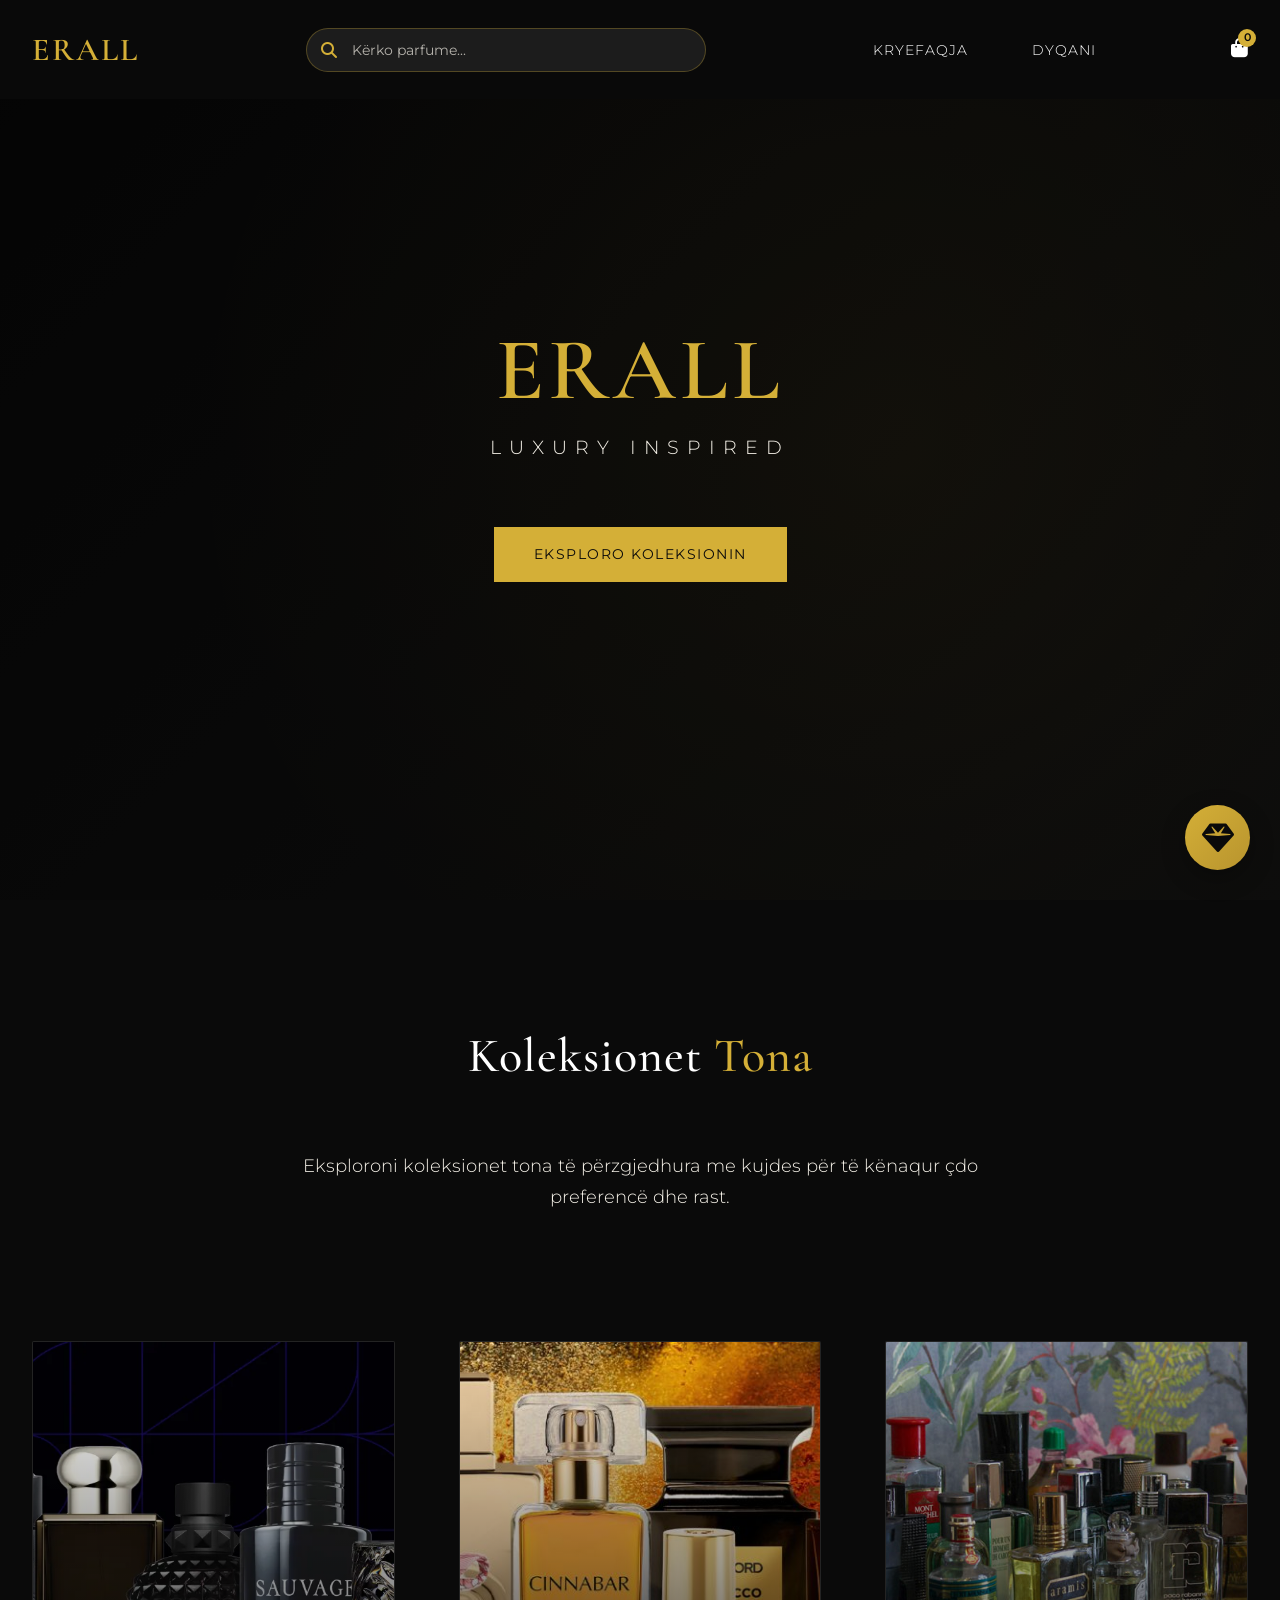
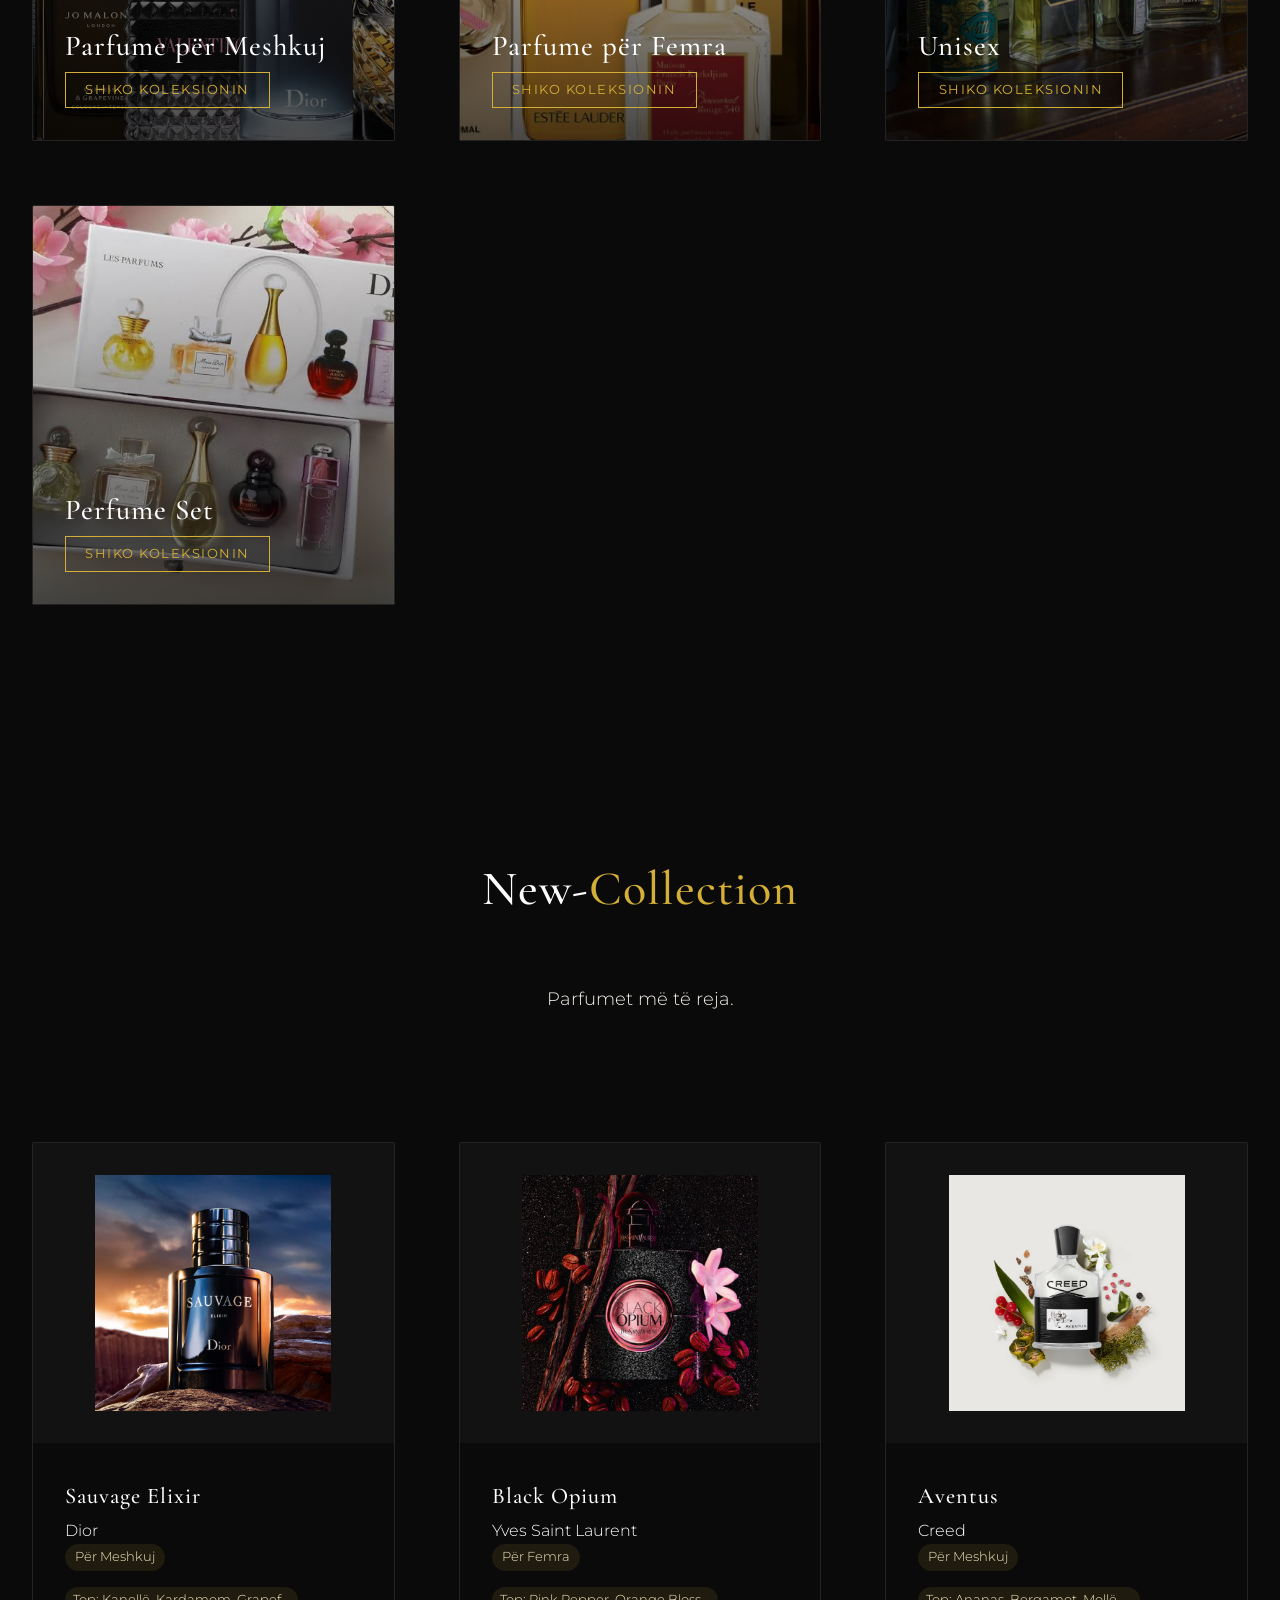
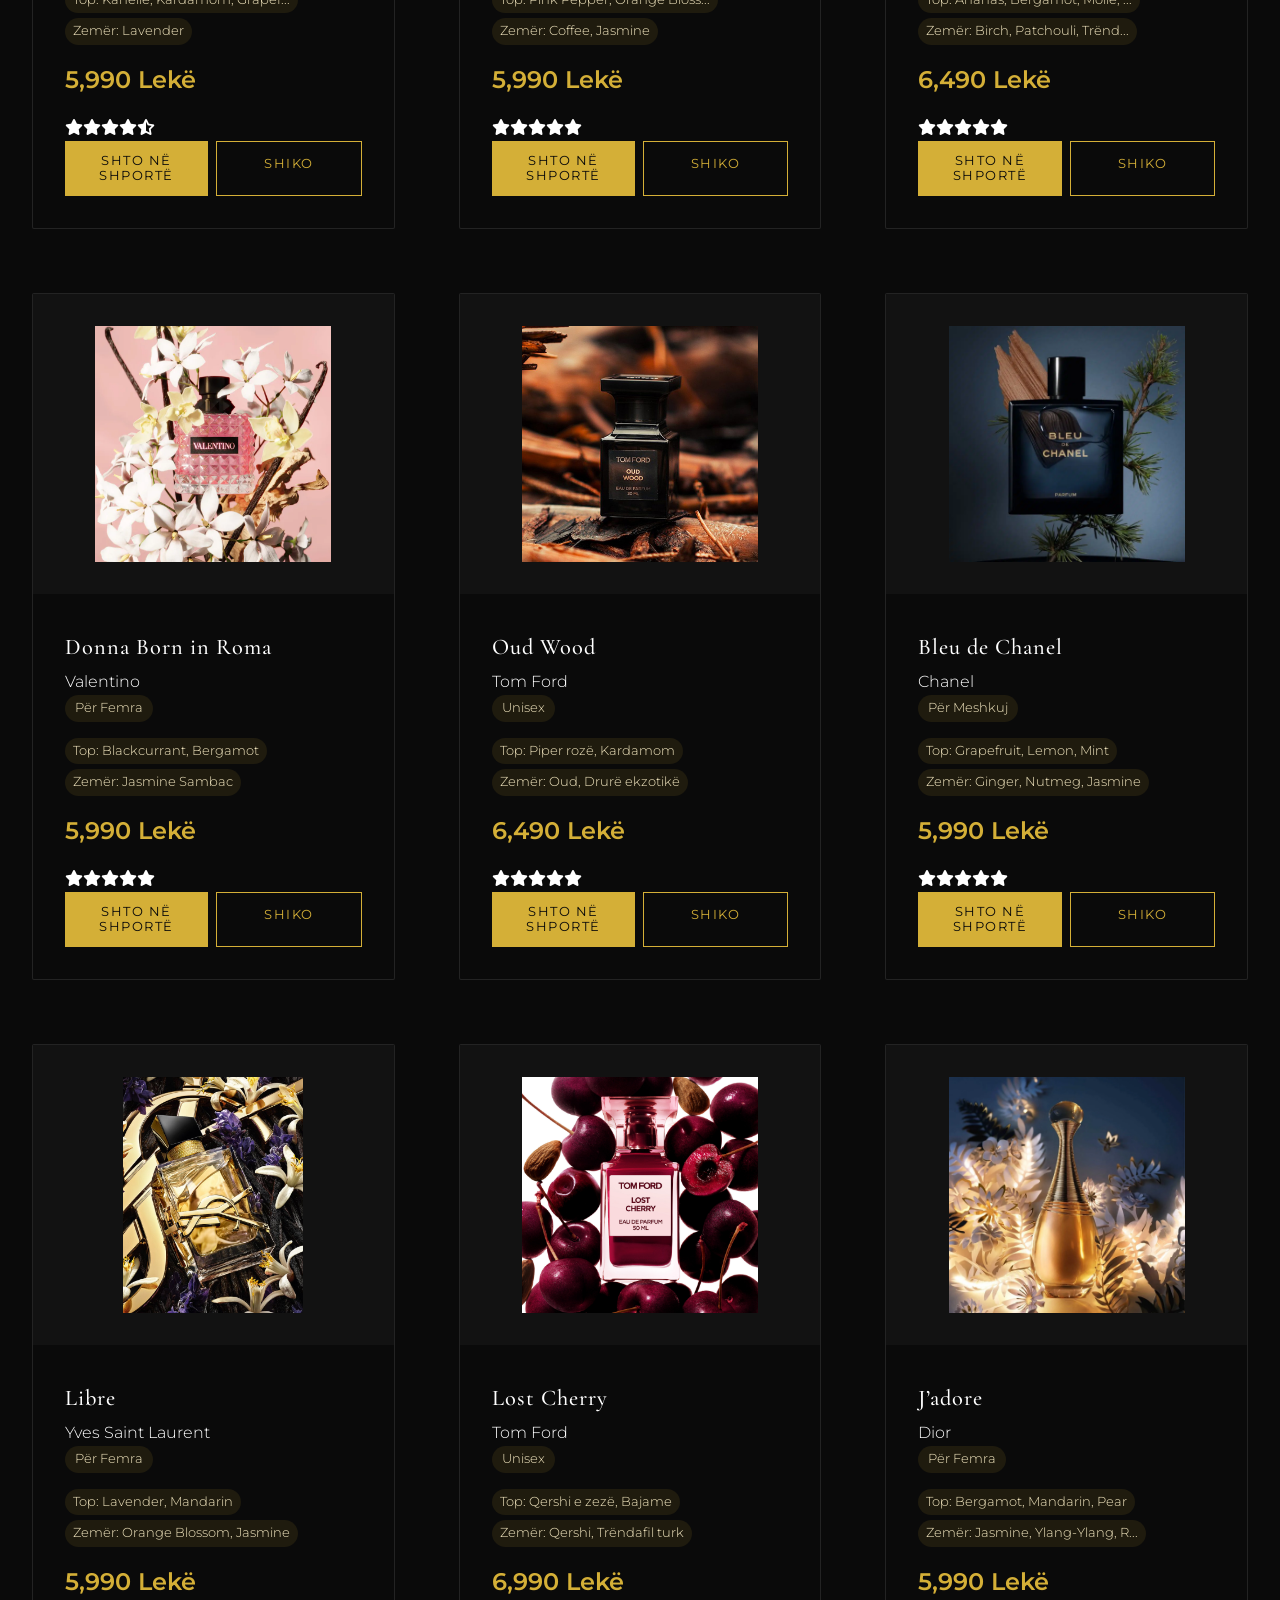
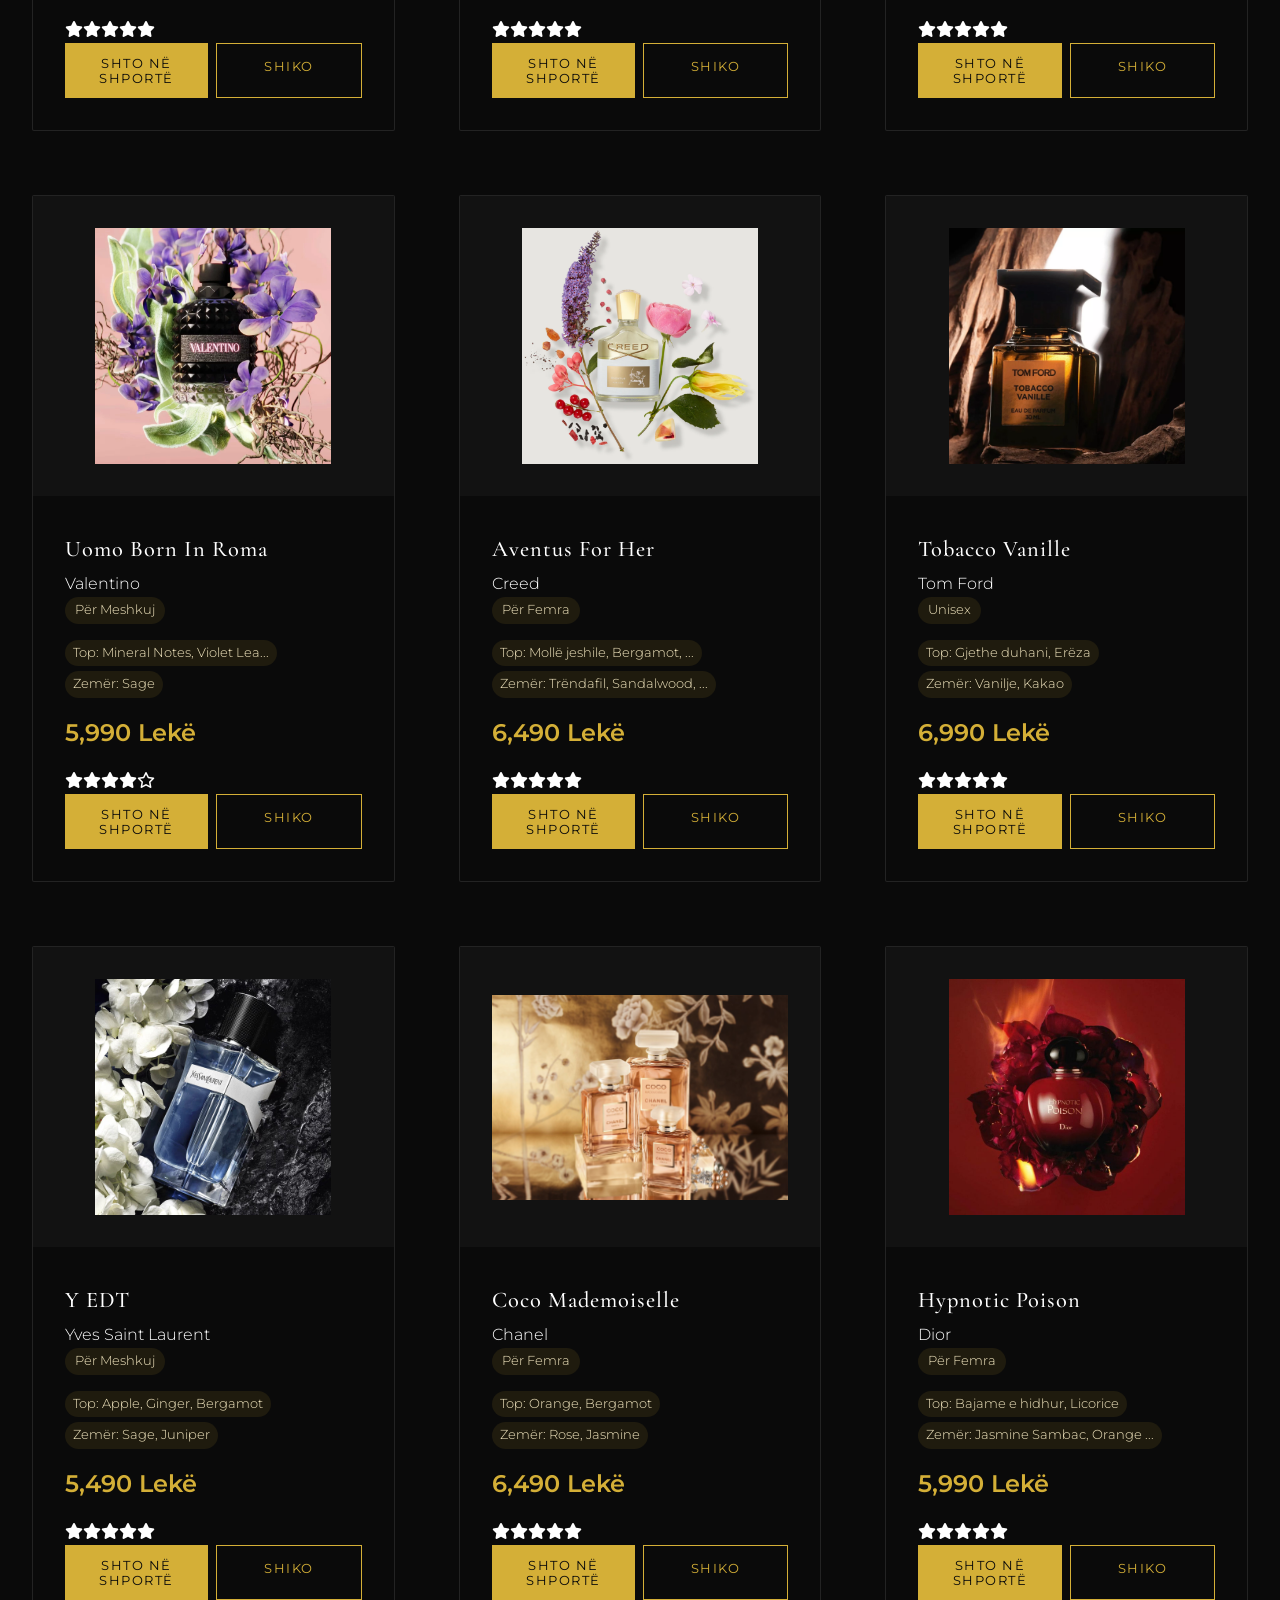
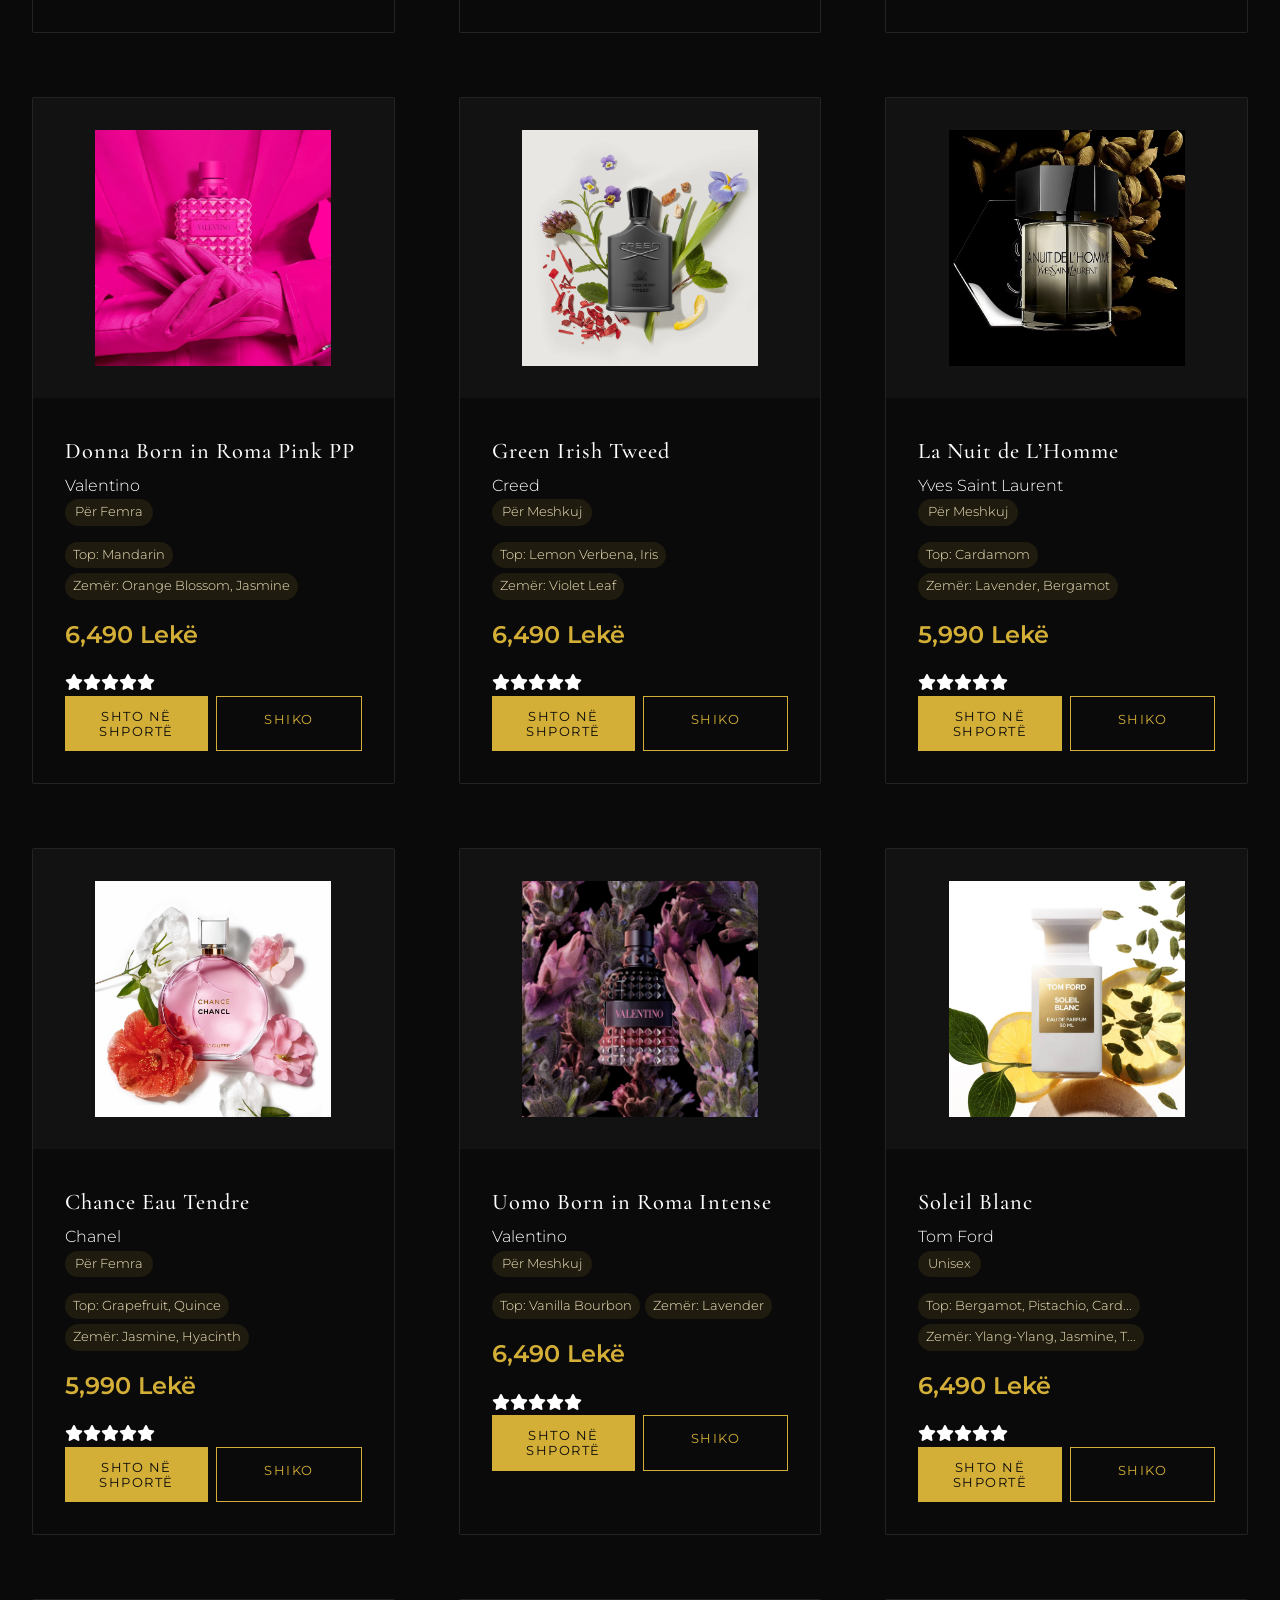
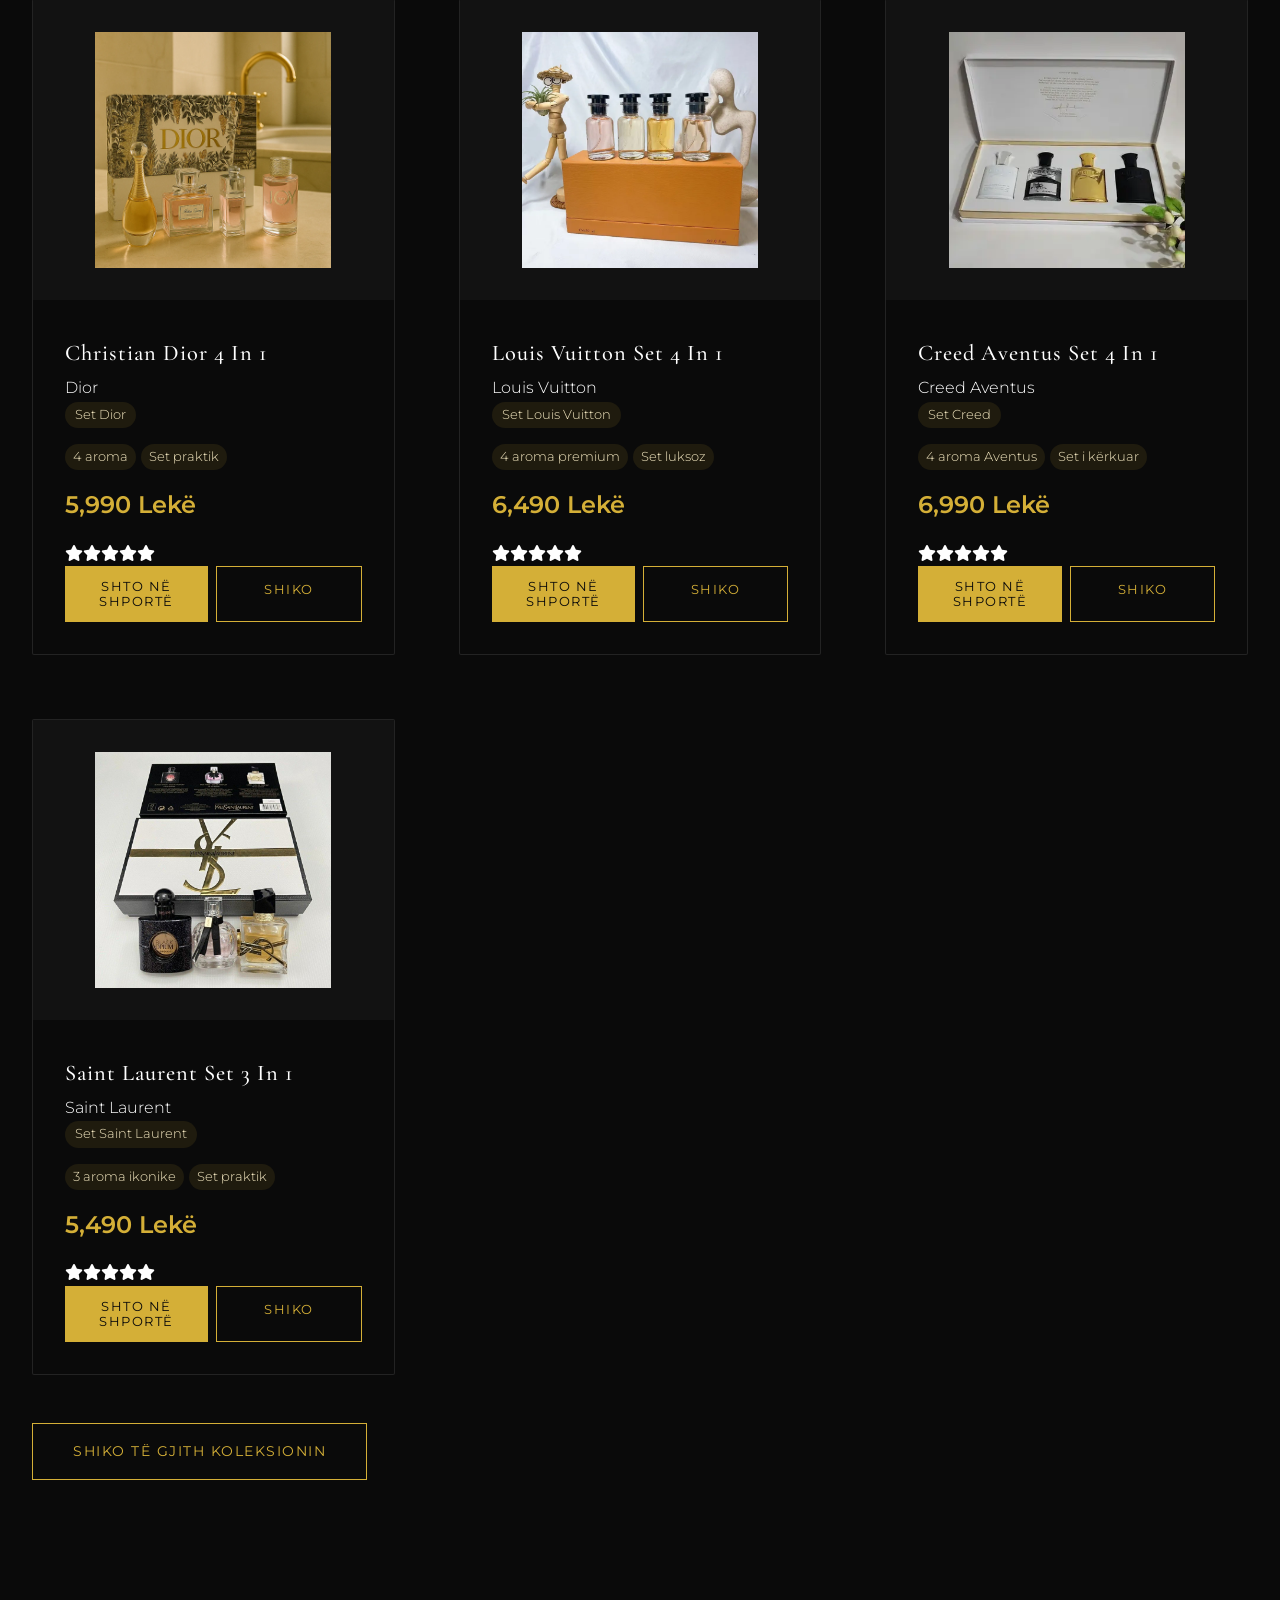
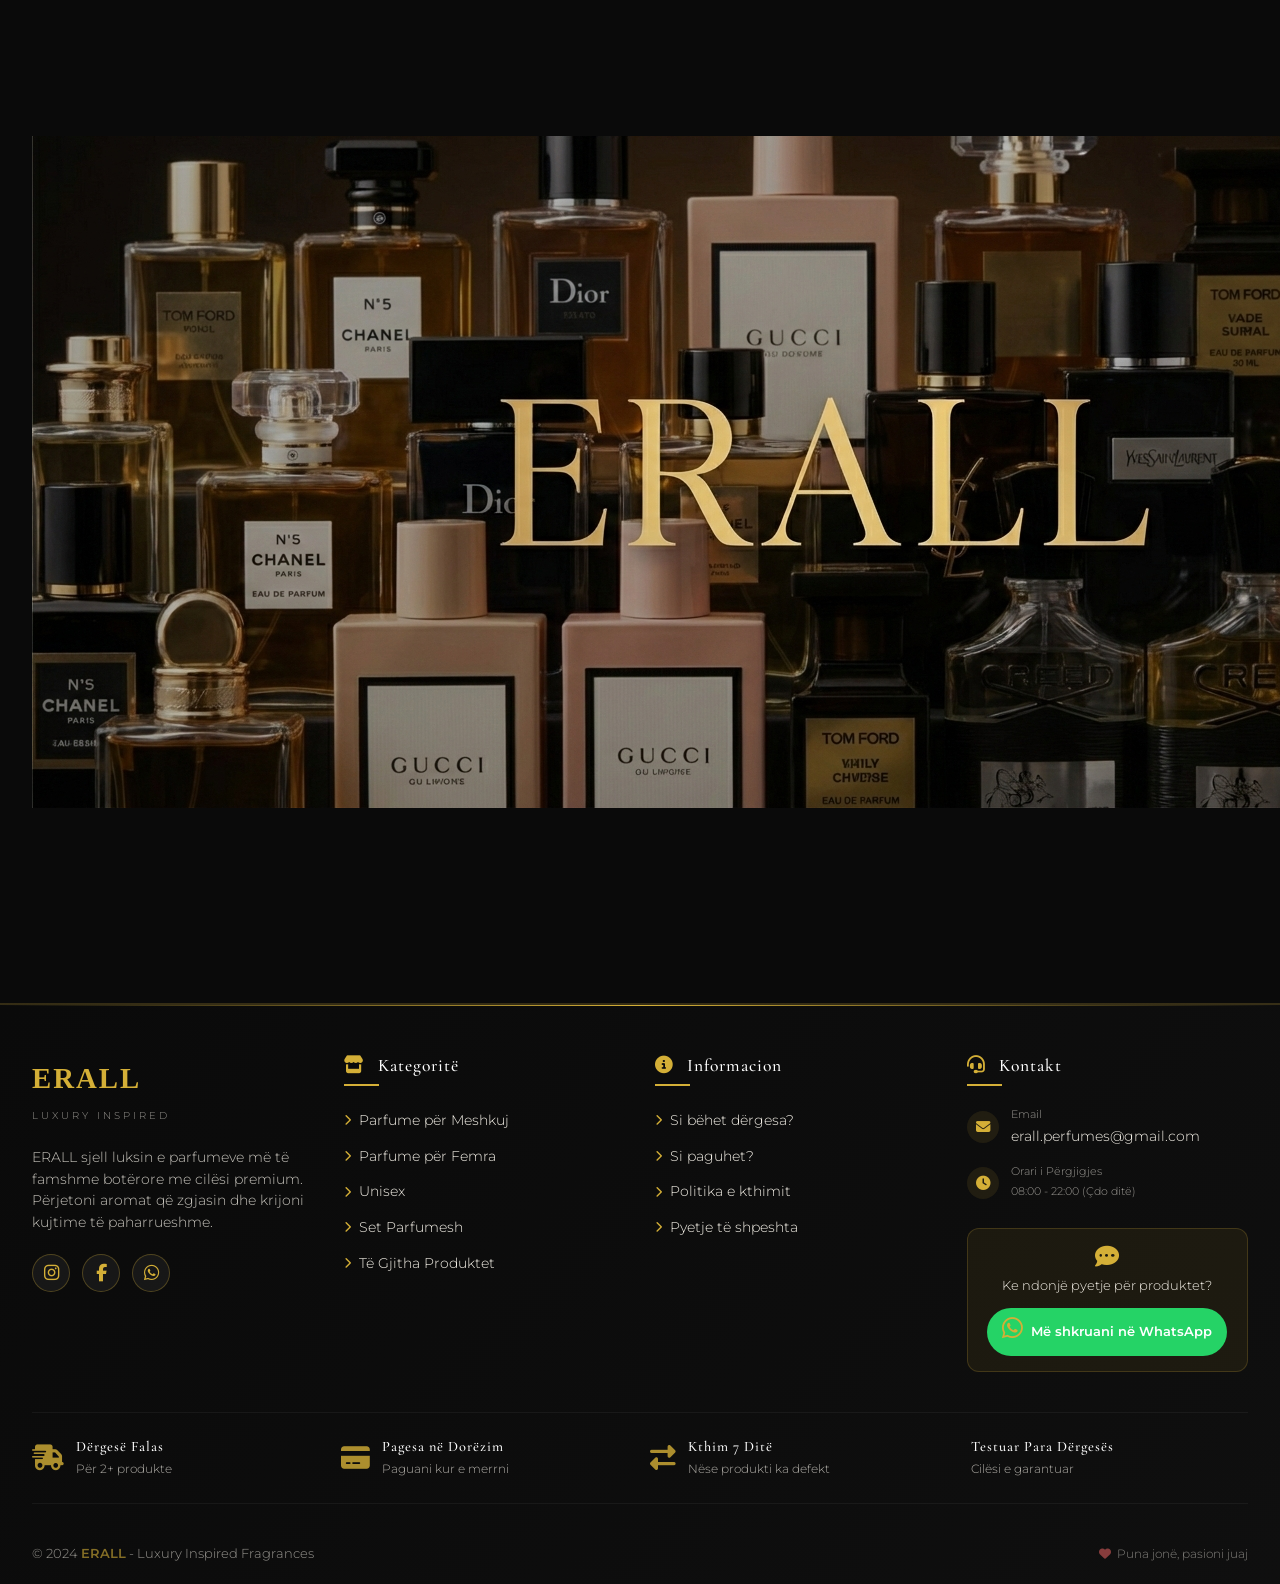
==== commit fd2b4056: "Update print statement from 'Hello' to 'Goodbye'" ====
--- a/ERALL/index.html
+++ b/ERALL/index.html
@@ -182,36 +182,559 @@
             updateCartCount();
         });
     </script>
-<script>
-    (function() {
-        const API_PROVIDER = 'GROQ';
-        const GROQ_API_KEY = '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';
-        
-        let chatHistory = [];
-        let chatMessages = [];
-        let isTyping = false;
-        
-        const messagesContainer = document.getElementById('chatMessages');
-        const chatInput = document.getElementById('chatInput');
-        const sendBtn = document.getElementById('chatSendBtn');
-        const floatBtn = document.getElementById('chatFloatBtn');
-        const closeBtn = document.getElementById('chatCloseBtn');
-        const widget = document.getElementById('chatWidget');
-        
-        // ============================================================
-        // FUNKSIONI PËR API (GROQ)
-        // ============================================================
-        async function callAIAPI(userMessage, conversationHistory) {
-            const products = getProductsData();
-            if (products.length === 0) {
-                return { success: false, error: "No products found" };
-            }
-            
-            // Lista e produkteve për AI (më e detajuar)
-            const productListStr = products.map(p => `
+    <style>
+        :root {
+            --chat-dark: #0a0a0a;
+            --chat-darker: #050505;
+            --chat-gold: #D4AF37;
+            --chat-gold-light: #e8c45e;
+            --chat-beige: #e8e0d5;
+            --chat-border: rgba(212, 175, 55, 0.2);
+            --chat-glass: rgba(10, 10, 10, 0.95);
+            --chat-white: #ffffff;
+            --chat-gray: #888888;
+        }
+
+        /* Floating Button - z-index shumë i lartë */
+        .chat-float-btn {
+            position: fixed;
+            bottom: 30px;
+            right: 30px;
+            width: 65px;
+            height: 65px;
+            background: linear-gradient(135deg, var(--chat-gold) 0%, #b8942e 100%);
+            border-radius: 50%;
+            display: flex;
+            align-items: center;
+            justify-content: center;
+            cursor: pointer;
+            z-index: 999999;
+            box-shadow: 0 8px 25px rgba(0, 0, 0, 0.3), 0 0 0 0 rgba(212, 175, 55, 0.4);
+            transition: all 0.3s ease;
+            animation: pulse-glow 2s infinite;
+        }
+
+        .chat-float-btn:hover {
+            transform: scale(1.08);
+            box-shadow: 0 10px 30px rgba(212, 175, 55, 0.4);
+        }
+
+        .chat-float-btn i {
+            font-size: 32px;
+            color: #0a0a0a;
+        }
+
+        @keyframes pulse-glow {
+            0% {
+                box-shadow: 0 8px 25px rgba(0, 0, 0, 0.3), 0 0 0 0 rgba(212, 175, 55, 0.4);
+            }
+
+            70% {
+                box-shadow: 0 8px 25px rgba(0, 0, 0, 0.3), 0 0 0 12px rgba(212, 175, 55, 0);
+            }
+
+            100% {
+                box-shadow: 0 8px 25px rgba(0, 0, 0, 0.3), 0 0 0 0 rgba(212, 175, 55, 0);
+            }
+        }
+
+        /* Chat Widget - z-index më i lartë se gjithçka */
+        .chat-widget {
+            position: fixed;
+            bottom: 110px;
+            right: 30px;
+            width: 460px;
+            height: 650px;
+            max-height: 80vh;
+            background: var(--chat-glass);
+            backdrop-filter: blur(20px);
+            border-radius: 28px;
+            border: 1px solid var(--chat-border);
+            box-shadow: 0 25px 50px -12px rgba(0, 0, 0, 0.5);
+            display: flex;
+            flex-direction: column;
+            overflow: hidden;
+            z-index: 999999;
+            transition: all 0.3s cubic-bezier(0.4, 0, 0.2, 1);
+            transform: scale(0);
+            opacity: 0;
+            transform-origin: bottom right;
+            pointer-events: none;
+            font-family: 'Montserrat', 'Segoe UI', sans-serif;
+        }
+
+        .chat-widget.open {
+            transform: scale(1);
+            opacity: 1;
+            pointer-events: all;
+        }
+
+        /* Header */
+        .chat-header {
+            background: linear-gradient(135deg, #0f0f0f 0%, #050505 100%);
+            padding: 18px 20px;
+            border-bottom: 1px solid var(--chat-border);
+            display: flex;
+            justify-content: space-between;
+            align-items: center;
+            flex-shrink: 0;
+        }
+
+        .chat-header-left {
+            display: flex;
+            align-items: center;
+            gap: 12px;
+        }
+
+        .chat-avatar {
+            width: 42px;
+            height: 42px;
+            background: linear-gradient(135deg, var(--chat-gold), #b8942e);
+            border-radius: 50%;
+            display: flex;
+            align-items: center;
+            justify-content: center;
+        }
+
+        .chat-avatar i {
+            font-size: 22px;
+            color: #0a0a0a;
+        }
+
+        .chat-header-info h4 {
+            margin: 0;
+            font-size: 1rem;
+            font-weight: 600;
+            color: var(--chat-gold);
+            letter-spacing: 1px;
+        }
+
+        .chat-header-info p {
+            margin: 3px 0 0;
+            font-size: 0.7rem;
+            color: var(--chat-beige);
+            opacity: 0.7;
+        }
+
+        .api-status {
+            font-size: 0.65rem;
+            margin-top: 2px;
+            color: #4CAF50;
+        }
+
+        /* Butoni Close - i rregulluar për klikueshmëri */
+        .chat-close {
+            background: rgba(255, 255, 255, 0.1);
+            border: none;
+            color: var(--chat-beige);
+            font-size: 20px;
+            width: 36px;
+            height: 36px;
+            border-radius: 50%;
+            cursor: pointer;
+            transition: all 0.2s;
+            display: flex;
+            align-items: center;
+            justify-content: center;
+        }
+
+        .chat-close:hover {
+            background: rgba(212, 175, 55, 0.3);
+            color: var(--chat-gold);
+            transform: rotate(90deg);
+        }
+
+        /* Messages Area */
+        .chat-messages {
+            flex: 1;
+            overflow-y: auto;
+            padding: 20px;
+            display: flex;
+            flex-direction: column;
+            gap: 16px;
+            scroll-behavior: smooth;
+        }
+
+        .chat-messages::-webkit-scrollbar {
+            width: 5px;
+        }
+
+        .chat-messages::-webkit-scrollbar-track {
+            background: rgba(255, 255, 255, 0.05);
+            border-radius: 10px;
+        }
+
+        .chat-messages::-webkit-scrollbar-thumb {
+            background: var(--chat-gold);
+            border-radius: 10px;
+        }
+
+        /* Message Bubbles */
+        .message {
+            max-width: 95%;
+            animation: fadeInUp 0.3s ease;
+        }
+
+        .message.bot {
+            align-self: flex-start;
+        }
+
+        .message.user {
+            align-self: flex-end;
+        }
+
+        .bubble {
+            padding: 12px 16px;
+            border-radius: 20px;
+            font-size: 0.85rem;
+            line-height: 1.5;
+            word-wrap: break-word;
+            white-space: pre-wrap;
+        }
+
+        .bot .bubble {
+            background: rgba(30, 30, 35, 0.95);
+            border: 1px solid rgba(212, 175, 55, 0.25);
+            border-radius: 20px 20px 20px 4px;
+            color: var(--chat-beige);
+        }
+
+        .user .bubble {
+            background: linear-gradient(135deg, var(--chat-gold), #b8942e);
+            color: #0a0a0a;
+            border-radius: 20px 20px 4px 20px;
+            font-weight: 500;
+        }
+
+        .message-time {
+            font-size: 0.6rem;
+            margin-top: 5px;
+            opacity: 0.5;
+            color: var(--chat-gray);
+        }
+
+        /* Typing Indicator */
+        .typing-indicator {
+            display: flex;
+            gap: 5px;
+            padding: 10px 16px;
+            background: rgba(30, 30, 35, 0.9);
+            border-radius: 20px;
+            width: fit-content;
+            border: 1px solid rgba(212, 175, 55, 0.25);
+        }
+
+        .typing-indicator span {
+            width: 8px;
+            height: 8px;
+            background: var(--chat-gold);
+            border-radius: 50%;
+            animation: typing 1.4s infinite;
+        }
+
+        .typing-indicator span:nth-child(2) {
+            animation-delay: 0.2s;
+        }
+
+        .typing-indicator span:nth-child(3) {
+            animation-delay: 0.4s;
+        }
+
+        @keyframes typing {
+
+            0%,
+            60%,
+            100% {
+                transform: translateY(0);
+                opacity: 0.4;
+            }
+
+            30% {
+                transform: translateY(-8px);
+                opacity: 1;
+            }
+        }
+
+        @keyframes fadeInUp {
+            from {
+                opacity: 0;
+                transform: translateY(10px);
+            }
+
+            to {
+                opacity: 1;
+                transform: translateY(0);
+            }
+        }
+
+        /* Product Card */
+        .chat-product-card {
+            background: rgba(20, 20, 25, 0.98);
+            border-radius: 16px;
+            margin-top: 12px;
+            margin-bottom: 8px;
+            padding: 12px;
+            border: 1px solid rgba(212, 175, 55, 0.3);
+            display: flex;
+            gap: 12px;
+            transition: 0.2s;
+        }
+
+        .chat-product-card:hover {
+            transform: translateX(5px);
+            border-color: var(--chat-gold);
+        }
+
+        .chat-product-card img {
+            width: 65px;
+            height: 65px;
+            object-fit: cover;
+            border-radius: 10px;
+            background: #1a1a1a;
+        }
+
+        .chat-product-info {
+            flex: 1;
+        }
+
+        .chat-product-info h4 {
+            margin: 0 0 4px;
+            font-size: 0.9rem;
+            color: var(--chat-gold);
+        }
+
+        .chat-product-info .brand {
+            font-size: 0.7rem;
+            color: var(--chat-beige);
+            opacity: 0.7;
+        }
+
+        .chat-product-info .price {
+            font-size: 0.8rem;
+            font-weight: 600;
+            color: var(--chat-white);
+            margin: 5px 0;
+        }
+
+        .product-badge {
+            display: inline-block;
+            background: rgba(212, 175, 55, 0.2);
+            padding: 2px 8px;
+            border-radius: 12px;
+            font-size: 0.65rem;
+            margin-right: 5px;
+            margin-bottom: 4px;
+            color: var(--chat-gold);
+        }
+
+        .product-card-actions {
+            display: flex;
+            gap: 8px;
+            margin-top: 6px;
+        }
+
+        .chat-btn-sm {
+            background: rgba(212, 175, 55, 0.2);
+            border: 1px solid var(--chat-gold);
+            padding: 5px 12px;
+            border-radius: 20px;
+            font-size: 0.7rem;
+            color: var(--chat-gold);
+            cursor: pointer;
+            transition: 0.2s;
+            font-weight: 500;
+        }
+
+        .chat-btn-sm:hover {
+            background: var(--chat-gold);
+            color: #0a0a0a;
+        }
+
+        .chat-btn-primary-sm {
+            background: var(--chat-gold);
+            border: none;
+            color: #0a0a0a;
+        }
+
+        .chat-btn-primary-sm:hover {
+            background: var(--chat-gold-light);
+        }
+
+        /* Quick Replies */
+        .quick-replies {
+            display: flex;
+            flex-wrap: wrap;
+            gap: 8px;
+            margin-top: 12px;
+        }
+
+        .quick-reply {
+            background: rgba(212, 175, 55, 0.15);
+            border: 1px solid rgba(212, 175, 55, 0.4);
+            padding: 6px 14px;
+            border-radius: 25px;
+            font-size: 0.7rem;
+            color: var(--chat-gold);
+            cursor: pointer;
+            transition: 0.2s;
+        }
+
+        .quick-reply:hover {
+            background: var(--chat-gold);
+            color: #0a0a0a;
+        }
+
+        /* Input Area */
+        .chat-input-area {
+            padding: 15px 20px;
+            background: rgba(10, 10, 10, 0.98);
+            border-top: 1px solid var(--chat-border);
+            display: flex;
+            gap: 10px;
+            align-items: center;
+            flex-shrink: 0;
+        }
+
+        .chat-input-area input {
+            flex: 1;
+            background: rgba(30, 30, 35, 0.9);
+            border: 1px solid var(--chat-border);
+            border-radius: 30px;
+            padding: 12px 18px;
+            color: var(--chat-white);
+            font-size: 0.85rem;
+            outline: none;
+            transition: 0.2s;
+        }
+
+        /* RREGULLIMI PËR MOBILE - parandalon zoom-in automatik */
+        @media (max-width: 768px) {
+            .chat-input-area input {
+                font-size: 16px !important;
+                /* 16px është minimumi për të shmangur zoom-in në iOS */
+            }
+        }
+
+        .chat-input-area input:focus {
+            border-color: var(--chat-gold);
+        }
+
+        .chat-send-btn {
+            background: var(--chat-gold);
+            border: none;
+            width: 42px;
+            height: 42px;
+            border-radius: 50%;
+            display: flex;
+            align-items: center;
+            justify-content: center;
+            cursor: pointer;
+            transition: 0.2s;
+        }
+
+        .chat-send-btn i {
+            color: #0a0a0a;
+            font-size: 18px;
+        }
+
+        .chat-send-btn:hover {
+            background: var(--chat-gold-light);
+            transform: scale(1.05);
+        }
+
+        /* Responsive */
+        @media (max-width: 768px) {
+            .chat-widget {
+                width: calc(100vw - 40px);
+                max-width: 460px;
+                height: 70vh;
+                right: 20px;
+                bottom: 90px;
+            }
+        }
+
+        @media (max-width: 480px) {
+            .chat-widget {
+                width: calc(100vw - 30px);
+                right: 15px;
+                bottom: 85px;
+            }
+
+            .chat-float-btn {
+                width: 55px;
+                height: 55px;
+                bottom: 20px;
+                right: 20px;
+            }
+
+            .chat-float-btn i {
+                font-size: 26px;
+            }
+        }
+    </style>
+    </head>
+
+    <body>
+
+        <div class="chat-float-btn" id="chatFloatBtn">
+            <i class="fas fa-gem"></i>
+        </div>
+
+        <div class="chat-widget" id="chatWidget">
+            <div class="chat-header">
+                <div class="chat-header-left">
+                    <div class="chat-avatar">
+                        <i class="fas fa-crown"></i>
+                    </div>
+                    <div class="chat-header-info">
+                        <h4>ERALL AI</h4>
+                        <p>Perfume Expert · Premium</p>
+                        <div class="api-status" id="apiStatus">✨ AI Online</div>
+                    </div>
+                </div>
+                <button class="chat-close" id="chatCloseBtn">
+                    <i class="fas fa-times"></i>
+                </button>
+            </div>
+            <div class="chat-messages" id="chatMessages"></div>
+            <div class="chat-input-area">
+                <input type="text" id="chatInput" placeholder="Shkruani mesazhin tuaj..." autocomplete="off">
+                <button class="chat-send-btn" id="chatSendBtn">
+                    <i class="fas fa-arrow-up"></i>
+                </button>
+            </div>
+        </div>
+
+        <script>
+            (function () {
+                const API_PROVIDER = 'GROQ';
+                const GROQ_API_KEY = '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';
+
+                let chatHistory = [];
+                let chatMessages = [];
+                let isTyping = false;
+
+                const messagesContainer = document.getElementById('chatMessages');
+                const chatInput = document.getElementById('chatInput');
+                const sendBtn = document.getElementById('chatSendBtn');
+                const floatBtn = document.getElementById('chatFloatBtn');
+                const closeBtn = document.getElementById('chatCloseBtn');
+                const widget = document.getElementById('chatWidget');
+
+                // ============================================================
+                // FUNKSIONI PËR API (GROQ)
+                // ============================================================
+                async function callAIAPI(userMessage, conversationHistory) {
+                    const products = getProductsData();
+                    if (products.length === 0) {
+                        return { success: false, error: "No products found" };
+                    }
+
+                    // Lista e produkteve për AI (më e detajuar)
+                    const productListStr = products.map(p => `
 ID: ${p.id} | Emri: ${p.name} | Brand: ${p.inspired} | Çmimi: ${p.price} Lekë | Nota: ${p.notes.join(', ')} | Longevity: ${p.longevity}% | Projeksioni: ${p.projection}% | Kategoria: ${p.categoryDisplay}`).join('\n');
-            
-            const systemPrompt = `Ti je "ERALL AI", asistent ekspert për parfume luksoze. Detyra jote është të rekomandosh produkte VETËM nga lista e mëposhtme.
+
+                    const systemPrompt = `Ti je "ERALL AI", asistent ekspert për parfume luksoze. Detyra jote është të rekomandosh produkte VETËM nga lista e mëposhtme.
 
 RREGULLA TË RIGOROZTA:
 1. Për ÇDO rekomandim, trego ID-në në format [ID: numri] MENJËHERË pas emrit të produktit.
@@ -234,134 +757,134 @@
 
 LISTA E PRODUKTEVE:
 ${productListStr}`;
-            
-            try {
-                const response = await fetch('https://api.groq.com/openai/v1/chat/completions', {
-                    method: 'POST',
-                    headers: {
-                        'Authorization': `Bearer ${GROQ_API_KEY}`,
-                        'Content-Type': 'application/json'
-                    },
-                    body: JSON.stringify({
-                        model: 'llama-3.3-70b-versatile',
-                        messages: [
-                            { role: 'system', content: systemPrompt },
-                            ...conversationHistory,
-                            { role: 'user', content: userMessage }
-                        ],
-                        temperature: 0.6,
-                        max_tokens: 1200  // Rritur për më shumë produkte
-                    })
+
+                    try {
+                        const response = await fetch('https://api.groq.com/openai/v1/chat/completions', {
+                            method: 'POST',
+                            headers: {
+                                'Authorization': `Bearer ${GROQ_API_KEY}`,
+                                'Content-Type': 'application/json'
+                            },
+                            body: JSON.stringify({
+                                model: 'llama-3.3-70b-versatile',
+                                messages: [
+                                    { role: 'system', content: systemPrompt },
+                                    ...conversationHistory,
+                                    { role: 'user', content: userMessage }
+                                ],
+                                temperature: 0.6,
+                                max_tokens: 1200  // Rritur për më shumë produkte
+                            })
+                        });
+
+                        if (!response.ok) throw new Error(`API status ${response.status}`);
+                        const data = await response.json();
+                        const aiResponse = data.choices[0].message.content;
+
+                        const statusEl = document.getElementById('apiStatus');
+                        if (statusEl) {
+                            statusEl.innerHTML = '✨ AI Online';
+                            statusEl.style.color = '#4CAF50';
+                        }
+
+                        return { success: true, response: aiResponse };
+                    } catch (error) {
+                        console.error('API error:', error);
+                        const statusEl = document.getElementById('apiStatus');
+                        if (statusEl) {
+                            statusEl.innerHTML = '⚠️ Fallback Mode';
+                            statusEl.style.color = '#ffc107';
+                        }
+                        return { success: false, error: error.message };
+                    }
+                }
+
+                function getProductsData() {
+                    if (typeof products !== 'undefined' && Array.isArray(products)) {
+                        return products;
+                    }
+                    return [];
+                }
+
+                // ============================================================
+                // FALLBACK LOGJIKA (nëse API dështon)
+                // ============================================================
+                function getFallbackRecommendations(userMessage) {
+                    const products = getProductsData();
+                    if (products.length === 0) {
+                        return "Përshëndetje! 🎯\n\nUnë jam asistenti i ERALL. Për të marrë rekomandime, sigurohu që faqja të jetë ngarkuar plotësisht.\n\n🎀 **ERALL** - Luks i vërtetë me çmim të arsyeshëm.";
+                    }
+
+                    const lowerMsg = userMessage.toLowerCase();
+                    let filtered = [...products];
+
+                    if (lowerMsg.includes('verë') || lowerMsg.includes('summer') || lowerMsg.includes('fresh')) {
+                        filtered = filtered.filter(p => {
+                            const notes = p.notes.join(' ').toLowerCase();
+                            return notes.includes('fresh') || notes.includes('citrus') || notes.includes('bergamot');
+                        });
+                    }
+                    if (lowerMsg.includes('dimër') || lowerMsg.includes('winter')) {
+                        filtered = filtered.filter(p => {
+                            const notes = p.notes.join(' ').toLowerCase();
+                            return notes.includes('sweet') || notes.includes('vanilla') || notes.includes('spicy');
+                        });
+                    }
+                    if (lowerMsg.includes('longevity') || lowerMsg.includes('zgjat')) {
+                        filtered = filtered.filter(p => p.longevity >= 80);
+                    }
+                    if (lowerMsg.includes('buxhet') || lowerMsg.match(/\d+/)) {
+                        const budgetMatch = lowerMsg.match(/(\d+)/);
+                        if (budgetMatch) {
+                            const budget = parseInt(budgetMatch[0]);
+                            filtered = filtered.filter(p => p.price <= budget + 500);
+                        }
+                    }
+
+                    // Gjithmonë merr të paktën 5 produkte nëse ka
+                    filtered = filtered.slice(0, 6);
+
+                    let response = "🎯 **Rekomandimet e mia për ty** 🎯\n\n";
+                    filtered.forEach((p, idx) => {
+                        response += `**${idx + 1}. ${p.name}** [ID: ${p.id}] - ${p.price.toLocaleString()} Lekë\n`;
+                        response += `- ${p.notes.slice(0, 2).join(', ')}. Longevity ${p.longevity}%.\n\n`;
+                    });
+                    response += `<<<PRODUCT_CARD>>>`;
+                    return response;
+                }
+
+                // ============================================================
+                // RREGULLI I RI: PA SCROLL AUTOMATIK + PARSIM I PLOTË I ID-ve
+                // ============================================================
+                let userScrolledManually = false;
+
+                messagesContainer.addEventListener('scroll', () => {
+                    userScrolledManually = true;
                 });
-                
-                if (!response.ok) throw new Error(`API status ${response.status}`);
-                const data = await response.json();
-                const aiResponse = data.choices[0].message.content;
-                
-                const statusEl = document.getElementById('apiStatus');
-                if (statusEl) {
-                    statusEl.innerHTML = '✨ AI Online';
-                    statusEl.style.color = '#4CAF50';
+
+                function addMessage(text, sender, productCardData = null) {
+                    const messageObj = { text, sender, timestamp: new Date(), productCard: productCardData };
+                    chatMessages.push(messageObj);
+
+                    if (sender === 'user') {
+                        chatHistory.push({ role: 'user', content: text });
+                    } else if (sender === 'bot' && !productCardData && text && text.length > 0) {
+                        // Ruaj vetëm përgjigjet pa kartela për historikun
+                        chatHistory.push({ role: 'assistant', content: text.substring(0, 800) });
+                    }
+
+                    renderMessage(messageObj);
                 }
-                
-                return { success: true, response: aiResponse };
-            } catch (error) {
-                console.error('API error:', error);
-                const statusEl = document.getElementById('apiStatus');
-                if (statusEl) {
-                    statusEl.innerHTML = '⚠️ Fallback Mode';
-                    statusEl.style.color = '#ffc107';
-                }
-                return { success: false, error: error.message };
-            }
-        }
-        
-        function getProductsData() {
-            if (typeof products !== 'undefined' && Array.isArray(products)) {
-                return products;
-            }
-            return [];
-        }
-        
-        // ============================================================
-        // FALLBACK LOGJIKA (nëse API dështon)
-        // ============================================================
-        function getFallbackRecommendations(userMessage) {
-            const products = getProductsData();
-            if (products.length === 0) {
-                return "Përshëndetje! 🎯\n\nUnë jam asistenti i ERALL. Për të marrë rekomandime, sigurohu që faqja të jetë ngarkuar plotësisht.\n\n🎀 **ERALL** - Luks i vërtetë me çmim të arsyeshëm.";
-            }
-            
-            const lowerMsg = userMessage.toLowerCase();
-            let filtered = [...products];
-            
-            if (lowerMsg.includes('verë') || lowerMsg.includes('summer') || lowerMsg.includes('fresh')) {
-                filtered = filtered.filter(p => {
-                    const notes = p.notes.join(' ').toLowerCase();
-                    return notes.includes('fresh') || notes.includes('citrus') || notes.includes('bergamot');
-                });
-            }
-            if (lowerMsg.includes('dimër') || lowerMsg.includes('winter')) {
-                filtered = filtered.filter(p => {
-                    const notes = p.notes.join(' ').toLowerCase();
-                    return notes.includes('sweet') || notes.includes('vanilla') || notes.includes('spicy');
-                });
-            }
-            if (lowerMsg.includes('longevity') || lowerMsg.includes('zgjat')) {
-                filtered = filtered.filter(p => p.longevity >= 80);
-            }
-            if (lowerMsg.includes('buxhet') || lowerMsg.match(/\d+/)) {
-                const budgetMatch = lowerMsg.match(/(\d+)/);
-                if (budgetMatch) {
-                    const budget = parseInt(budgetMatch[0]);
-                    filtered = filtered.filter(p => p.price <= budget + 500);
-                }
-            }
-            
-            // Gjithmonë merr të paktën 5 produkte nëse ka
-            filtered = filtered.slice(0, 6);
-            
-            let response = "🎯 **Rekomandimet e mia për ty** 🎯\n\n";
-            filtered.forEach((p, idx) => {
-                response += `**${idx+1}. ${p.name}** [ID: ${p.id}] - ${p.price.toLocaleString()} Lekë\n`;
-                response += `- ${p.notes.slice(0,2).join(', ')}. Longevity ${p.longevity}%.\n\n`;
-            });
-            response += `<<<PRODUCT_CARD>>>`;
-            return response;
-        }
-        
-        // ============================================================
-        // RREGULLI I RI: PA SCROLL AUTOMATIK + PARSIM I PLOTË I ID-ve
-        // ============================================================
-        let userScrolledManually = false;
-        
-        messagesContainer.addEventListener('scroll', () => {
-            userScrolledManually = true;
-        });
-        
-        function addMessage(text, sender, productCardData = null) {
-            const messageObj = { text, sender, timestamp: new Date(), productCard: productCardData };
-            chatMessages.push(messageObj);
-            
-            if (sender === 'user') {
-                chatHistory.push({ role: 'user', content: text });
-            } else if (sender === 'bot' && !productCardData && text && text.length > 0) {
-                // Ruaj vetëm përgjigjet pa kartela për historikun
-                chatHistory.push({ role: 'assistant', content: text.substring(0, 800) });
-            }
-            
-            renderMessage(messageObj);
-        }
-        
-        function renderMessage(msg) {
-            const div = document.createElement('div');
-            div.className = `message ${msg.sender}`;
-            const timeStr = new Date(msg.timestamp).toLocaleTimeString([], { hour: '2-digit', minute:'2-digit' });
-            
-            let content = `<div class="bubble">${(msg.text || '').replace(/\n/g, '<br>')}</div>`;
-            
-            if (msg.productCard) {
-                content += `
+
+                function renderMessage(msg) {
+                    const div = document.createElement('div');
+                    div.className = `message ${msg.sender}`;
+                    const timeStr = new Date(msg.timestamp).toLocaleTimeString([], { hour: '2-digit', minute: '2-digit' });
+
+                    let content = `<div class="bubble">${(msg.text || '').replace(/\n/g, '<br>')}</div>`;
+
+                    if (msg.productCard) {
+                        content += `
                     <div class="chat-product-card">
                         <img src="${msg.productCard.image || 'images/comingsoon.avif'}" onerror="this.src='images/comingsoon.avif'">
                         <div class="chat-product-info">
@@ -375,193 +898,193 @@
                         </div>
                     </div>
                 `;
-            }
-            
-            content += `<div class="message-time">${timeStr}</div>`;
-            div.innerHTML = content;
-            messagesContainer.appendChild(div);
-        }
-        
-        function showTyping() {
-            if (isTyping) return;
-            isTyping = true;
-            const typingDiv = document.createElement('div');
-            typingDiv.className = 'message bot typing-message';
-            typingDiv.id = 'typingIndicator';
-            typingDiv.innerHTML = `<div class="typing-indicator"><span></span><span></span><span></span></div>`;
-            messagesContainer.appendChild(typingDiv);
-        }
-        
-        function hideTyping() {
-            const typingEl = document.getElementById('typingIndicator');
-            if (typingEl) typingEl.remove();
-            isTyping = false;
-        }
-        
-        async function sendMessage() {
-            const text = chatInput.value.trim();
-            if (!text) return;
-            
-            addMessage(text, 'user');
-            chatInput.value = '';
-            
-            showTyping();
-            
-            const apiResult = await callAIAPI(text, chatHistory.slice(-10));
-            
-            hideTyping();
-            
-            let aiResponseText = "";
-            if (apiResult.success && apiResult.response) {
-                aiResponseText = apiResult.response;
-            } else {
-                aiResponseText = getFallbackRecommendations(text);
-            }
-            
-            // ========================================================
-            // PARSIM I PLOTË: Nxjerr të GJITHA ID-të nga përgjigja
-            // ========================================================
-            // 1. Nxjerr të gjitha ID-të duke kërkuar [ID: numri]
-            const allIds = [];
-            const idRegex = /\[ID:\s*(\d+)\]/gi;
-            let match;
-            while ((match = idRegex.exec(aiResponseText)) !== null) {
-                const id = parseInt(match[1]);
-                if (!allIds.includes(id)) {
-                    allIds.push(id);
+                    }
+
+                    content += `<div class="message-time">${timeStr}</div>`;
+                    div.innerHTML = content;
+                    messagesContainer.appendChild(div);
                 }
-            }
-            
-            // 2. Nëse nuk ka ID, provo të kërkosh numra pas fjalës "ID" ose thjesht numra të izoluar?
-            if (allIds.length === 0) {
-                // Fallback: kërko çdo numër që mund të jetë ID (1-50)
-                const numRegex = /\b([1-9][0-9]?)\b/g;
-                while ((match = numRegex.exec(aiResponseText)) !== null) {
-                    const id = parseInt(match[1]);
-                    if (id >= 1 && id <= 50 && !allIds.includes(id)) {
-                        allIds.push(id);
-                    }
+
+                function showTyping() {
+                    if (isTyping) return;
+                    isTyping = true;
+                    const typingDiv = document.createElement('div');
+                    typingDiv.className = 'message bot typing-message';
+                    typingDiv.id = 'typingIndicator';
+                    typingDiv.innerHTML = `<div class="typing-indicator"><span></span><span></span><span></span></div>`;
+                    messagesContainer.appendChild(typingDiv);
                 }
-            }
-            
-            // 3. Përgatit tekstin pa ndarësit <<<PRODUCT_CARD>>>
-            let cleanText = aiResponseText.replace(/<<<PRODUCT_CARD>>>/g, '');
-            // Heq linjat e zbrazëta të tepërta
-            cleanText = cleanText.replace(/\n{3,}/g, '\n\n').trim();
-            
-            // Shto tekstin e përgjigjes (pa kartelat)
-            if (cleanText) {
-                addMessage(cleanText, 'bot');
-            }
-            
-            // 4. Shfaq kartelat për secilën ID unike
-            const products = getProductsData();
-            const addedProductIds = new Set(); // për të shmangur dublikatat në rast se e kemi shtuar tashmë
-            
-            for (const productId of allIds) {
-                if (addedProductIds.has(productId)) continue;
-                const product = products.find(p => p.id === productId);
-                if (product) {
-                    addMessage('', 'bot', product);
-                    addedProductIds.add(productId);
-                    await new Promise(r => setTimeout(r, 60)); // vonesë e lehtë për animacion
+
+                function hideTyping() {
+                    const typingEl = document.getElementById('typingIndicator');
+                    if (typingEl) typingEl.remove();
+                    isTyping = false;
                 }
-            }
-            
-            // Nëse nuk u gjet asnjë ID (asnjë kartelë), por përgjigja përmban tekst, mundohemi të gjejmë produkte të ngjashme sipas emrit
-            if (allIds.length === 0 && cleanText.length > 0) {
-                // Kërko emra produktesh në tekst
-                const productNames = products.map(p => p.name.toLowerCase());
-                let foundAny = false;
-                for (const product of products) {
-                    if (cleanText.toLowerCase().includes(product.name.toLowerCase())) {
-                        if (!addedProductIds.has(product.id)) {
+
+                async function sendMessage() {
+                    const text = chatInput.value.trim();
+                    if (!text) return;
+
+                    addMessage(text, 'user');
+                    chatInput.value = '';
+
+                    showTyping();
+
+                    const apiResult = await callAIAPI(text, chatHistory.slice(-10));
+
+                    hideTyping();
+
+                    let aiResponseText = "";
+                    if (apiResult.success && apiResult.response) {
+                        aiResponseText = apiResult.response;
+                    } else {
+                        aiResponseText = getFallbackRecommendations(text);
+                    }
+
+                    // ========================================================
+                    // PARSIM I PLOTË: Nxjerr të GJITHA ID-të nga përgjigja
+                    // ========================================================
+                    // 1. Nxjerr të gjitha ID-të duke kërkuar [ID: numri]
+                    const allIds = [];
+                    const idRegex = /\[ID:\s*(\d+)\]/gi;
+                    let match;
+                    while ((match = idRegex.exec(aiResponseText)) !== null) {
+                        const id = parseInt(match[1]);
+                        if (!allIds.includes(id)) {
+                            allIds.push(id);
+                        }
+                    }
+
+                    // 2. Nëse nuk ka ID, provo të kërkosh numra pas fjalës "ID" ose thjesht numra të izoluar?
+                    if (allIds.length === 0) {
+                        // Fallback: kërko çdo numër që mund të jetë ID (1-50)
+                        const numRegex = /\b([1-9][0-9]?)\b/g;
+                        while ((match = numRegex.exec(aiResponseText)) !== null) {
+                            const id = parseInt(match[1]);
+                            if (id >= 1 && id <= 50 && !allIds.includes(id)) {
+                                allIds.push(id);
+                            }
+                        }
+                    }
+
+                    // 3. Përgatit tekstin pa ndarësit <<<PRODUCT_CARD>>>
+                    let cleanText = aiResponseText.replace(/<<<PRODUCT_CARD>>>/g, '');
+                    // Heq linjat e zbrazëta të tepërta
+                    cleanText = cleanText.replace(/\n{3,}/g, '\n\n').trim();
+
+                    // Shto tekstin e përgjigjes (pa kartelat)
+                    if (cleanText) {
+                        addMessage(cleanText, 'bot');
+                    }
+
+                    // 4. Shfaq kartelat për secilën ID unike
+                    const products = getProductsData();
+                    const addedProductIds = new Set(); // për të shmangur dublikatat në rast se e kemi shtuar tashmë
+
+                    for (const productId of allIds) {
+                        if (addedProductIds.has(productId)) continue;
+                        const product = products.find(p => p.id === productId);
+                        if (product) {
                             addMessage('', 'bot', product);
-                            addedProductIds.add(product.id);
-                            foundAny = true;
-                            await new Promise(r => setTimeout(r, 60));
+                            addedProductIds.add(productId);
+                            await new Promise(r => setTimeout(r, 60)); // vonesë e lehtë për animacion
                         }
                     }
+
+                    // Nëse nuk u gjet asnjë ID (asnjë kartelë), por përgjigja përmban tekst, mundohemi të gjejmë produkte të ngjashme sipas emrit
+                    if (allIds.length === 0 && cleanText.length > 0) {
+                        // Kërko emra produktesh në tekst
+                        const productNames = products.map(p => p.name.toLowerCase());
+                        let foundAny = false;
+                        for (const product of products) {
+                            if (cleanText.toLowerCase().includes(product.name.toLowerCase())) {
+                                if (!addedProductIds.has(product.id)) {
+                                    addMessage('', 'bot', product);
+                                    addedProductIds.add(product.id);
+                                    foundAny = true;
+                                    await new Promise(r => setTimeout(r, 60));
+                                }
+                            }
+                        }
+                        // Nëse prapë asgjë, shto 3 bestsellers si sugjerim
+                        if (!foundAny) {
+                            const bestsellers = products.filter(p => p.bestseller).slice(0, 3);
+                            for (const product of bestsellers) {
+                                addMessage('', 'bot', product);
+                                await new Promise(r => setTimeout(r, 60));
+                            }
+                        }
+                    }
+
+                    addQuickSuggestions();
                 }
-                // Nëse prapë asgjë, shto 3 bestsellers si sugjerim
-                if (!foundAny) {
-                    const bestsellers = products.filter(p => p.bestseller).slice(0, 3);
-                    for (const product of bestsellers) {
-                        addMessage('', 'bot', product);
-                        await new Promise(r => setTimeout(r, 60));
-                    }
+
+                function addQuickSuggestions() {
+                    const oldReplies = messagesContainer.querySelectorAll('.quick-replies');
+                    oldReplies.forEach(el => el.remove());
+
+                    const suggestions = [
+                        "🌸 Parfume për verë që zgjasin gjatë",
+                        "💼 Aroma të lehta për zyrë",
+                        "⭐ Më të shiturit (bestsellers)",
+                        "🌙 Parfum romantik për mbrëmje",
+                        "💰 Buxhet nën 6000 Lekë"
+                    ];
+                    const suggestionDiv = document.createElement('div');
+                    suggestionDiv.className = 'quick-replies';
+                    suggestions.forEach(sug => {
+                        const btn = document.createElement('span');
+                        btn.className = 'quick-reply';
+                        btn.innerText = sug;
+                        btn.onclick = () => {
+                            chatInput.value = sug;
+                            sendMessage();
+                        };
+                        suggestionDiv.appendChild(btn);
+                    });
+                    messagesContainer.appendChild(suggestionDiv);
                 }
-            }
-            
-            addQuickSuggestions();
-        }
-        
-        function addQuickSuggestions() {
-            const oldReplies = messagesContainer.querySelectorAll('.quick-replies');
-            oldReplies.forEach(el => el.remove());
-            
-            const suggestions = [
-                "🌸 Parfume për verë që zgjasin gjatë",
-                "💼 Aroma të lehta për zyrë",
-                "⭐ Më të shiturit (bestsellers)",
-                "🌙 Parfum romantik për mbrëmje",
-                "💰 Buxhet nën 6000 Lekë"
-            ];
-            const suggestionDiv = document.createElement('div');
-            suggestionDiv.className = 'quick-replies';
-            suggestions.forEach(sug => {
-                const btn = document.createElement('span');
-                btn.className = 'quick-reply';
-                btn.innerText = sug;
-                btn.onclick = () => {
-                    chatInput.value = sug;
-                    sendMessage();
+
+                function showWelcome() {
+                    const welcomeText = "✨ **Mirësevjen në ERALL** ✨\n\nUnë jam asistenti yt për parfume luksoze. Më trego çfarë kërkoni dhe unë do të gjej aromën perfekte!\n\n💬 *Shembull: Dua parfum për verë që zgjat gjithë ditën*";
+                    addMessage(welcomeText, 'bot');
+                    addQuickSuggestions();
+                }
+
+                // Event Listeners
+                floatBtn.addEventListener('click', () => {
+                    widget.classList.add('open');
+                    if (chatMessages.length === 0) showWelcome();
+                });
+
+                closeBtn.addEventListener('click', (e) => {
+                    e.stopPropagation();
+                    widget.classList.remove('open');
+                });
+
+                sendBtn.addEventListener('click', sendMessage);
+                chatInput.addEventListener('keypress', (e) => {
+                    if (e.key === 'Enter') sendMessage();
+                });
+
+                window.viewProduct = function (productId) {
+                    window.location.href = `product.html?id=${productId}`;
                 };
-                suggestionDiv.appendChild(btn);
-            });
-            messagesContainer.appendChild(suggestionDiv);
-        }
-        
-        function showWelcome() {
-            const welcomeText = "✨ **Mirësevjen në ERALL** ✨\n\nUnë jam asistenti yt për parfume luksoze. Më trego çfarë kërkoni dhe unë do të gjej aromën perfekte!\n\n💬 *Shembull: Dua parfum për verë që zgjat gjithë ditën*";
-            addMessage(welcomeText, 'bot');
-            addQuickSuggestions();
-        }
-        
-        // Event Listeners
-        floatBtn.addEventListener('click', () => {
-            widget.classList.add('open');
-            if (chatMessages.length === 0) showWelcome();
-        });
-        
-        closeBtn.addEventListener('click', (e) => {
-            e.stopPropagation();
-            widget.classList.remove('open');
-        });
-        
-        sendBtn.addEventListener('click', sendMessage);
-        chatInput.addEventListener('keypress', (e) => {
-            if (e.key === 'Enter') sendMessage();
-        });
-        
-        window.viewProduct = function(productId) {
-            window.location.href = `product.html?id=${productId}`;
-        };
-        
-        window.addToCartFromChat = function(productId) {
-            const productsAll = getProductsData();
-            const product = productsAll.find(p => p.id === productId);
-            if (product) {
-                let cart = JSON.parse(localStorage.getItem('aromexa-cart')) || [];
-                const existing = cart.find(item => item.id === productId);
-                if(existing) existing.quantity += 1;
-                else cart.push({ id: product.id, name: product.name, price: product.price, image: product.image, category: product.categoryDisplay, quantity: 1 });
-                localStorage.setItem('aromexa-cart', JSON.stringify(cart));
-                if(typeof updateCartCount === 'function') updateCartCount();
-                addMessage(`🛍️ **${product.name}** u shtua në shportë!`, 'bot');
-            }
-        };
-    })();
-</script>
+
+                window.addToCartFromChat = function (productId) {
+                    const productsAll = getProductsData();
+                    const product = productsAll.find(p => p.id === productId);
+                    if (product) {
+                        let cart = JSON.parse(localStorage.getItem('aromexa-cart')) || [];
+                        const existing = cart.find(item => item.id === productId);
+                        if (existing) existing.quantity += 1;
+                        else cart.push({ id: product.id, name: product.name, price: product.price, image: product.image, category: product.categoryDisplay, quantity: 1 });
+                        localStorage.setItem('aromexa-cart', JSON.stringify(cart));
+                        if (typeof updateCartCount === 'function') updateCartCount();
+                        addMessage(`🛍️ **${product.name}** u shtua në shportë!`, 'bot');
+                    }
+                };
+            })();
+        </script>
 </body>
 </html>
